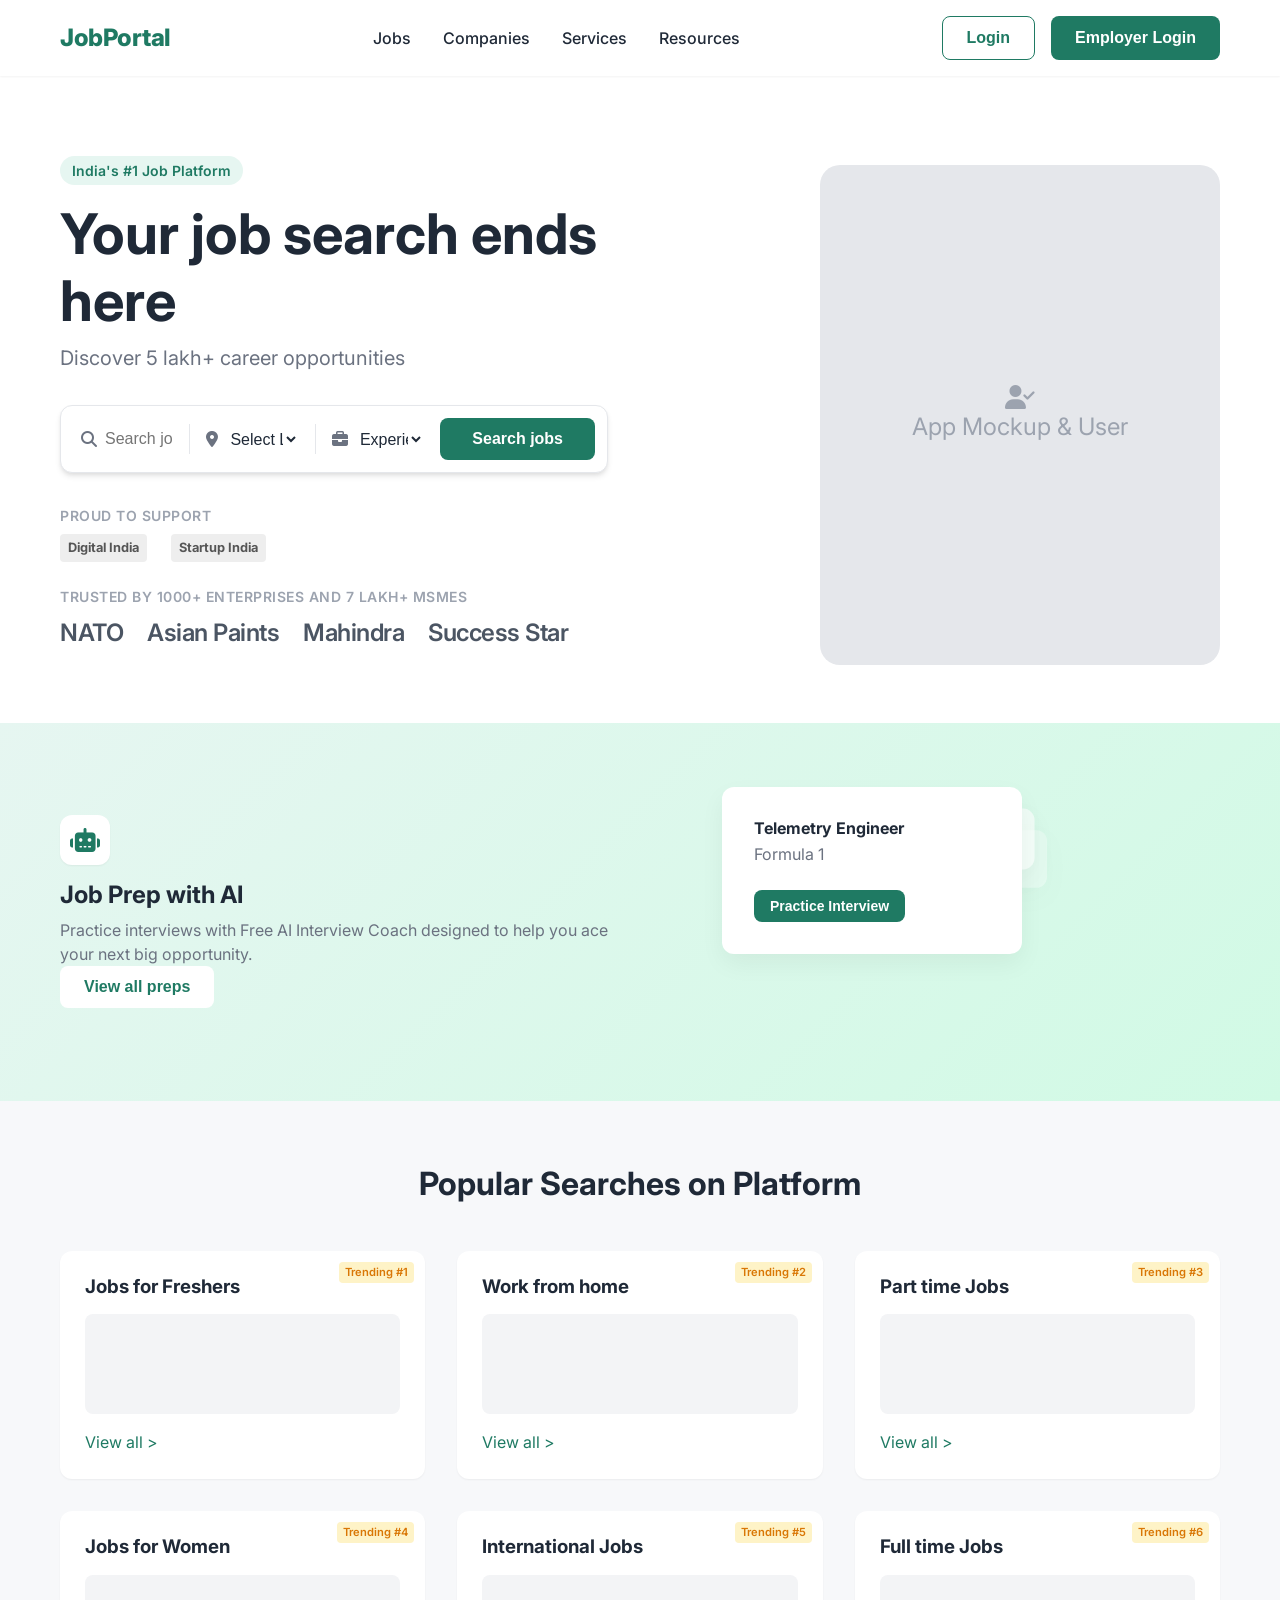
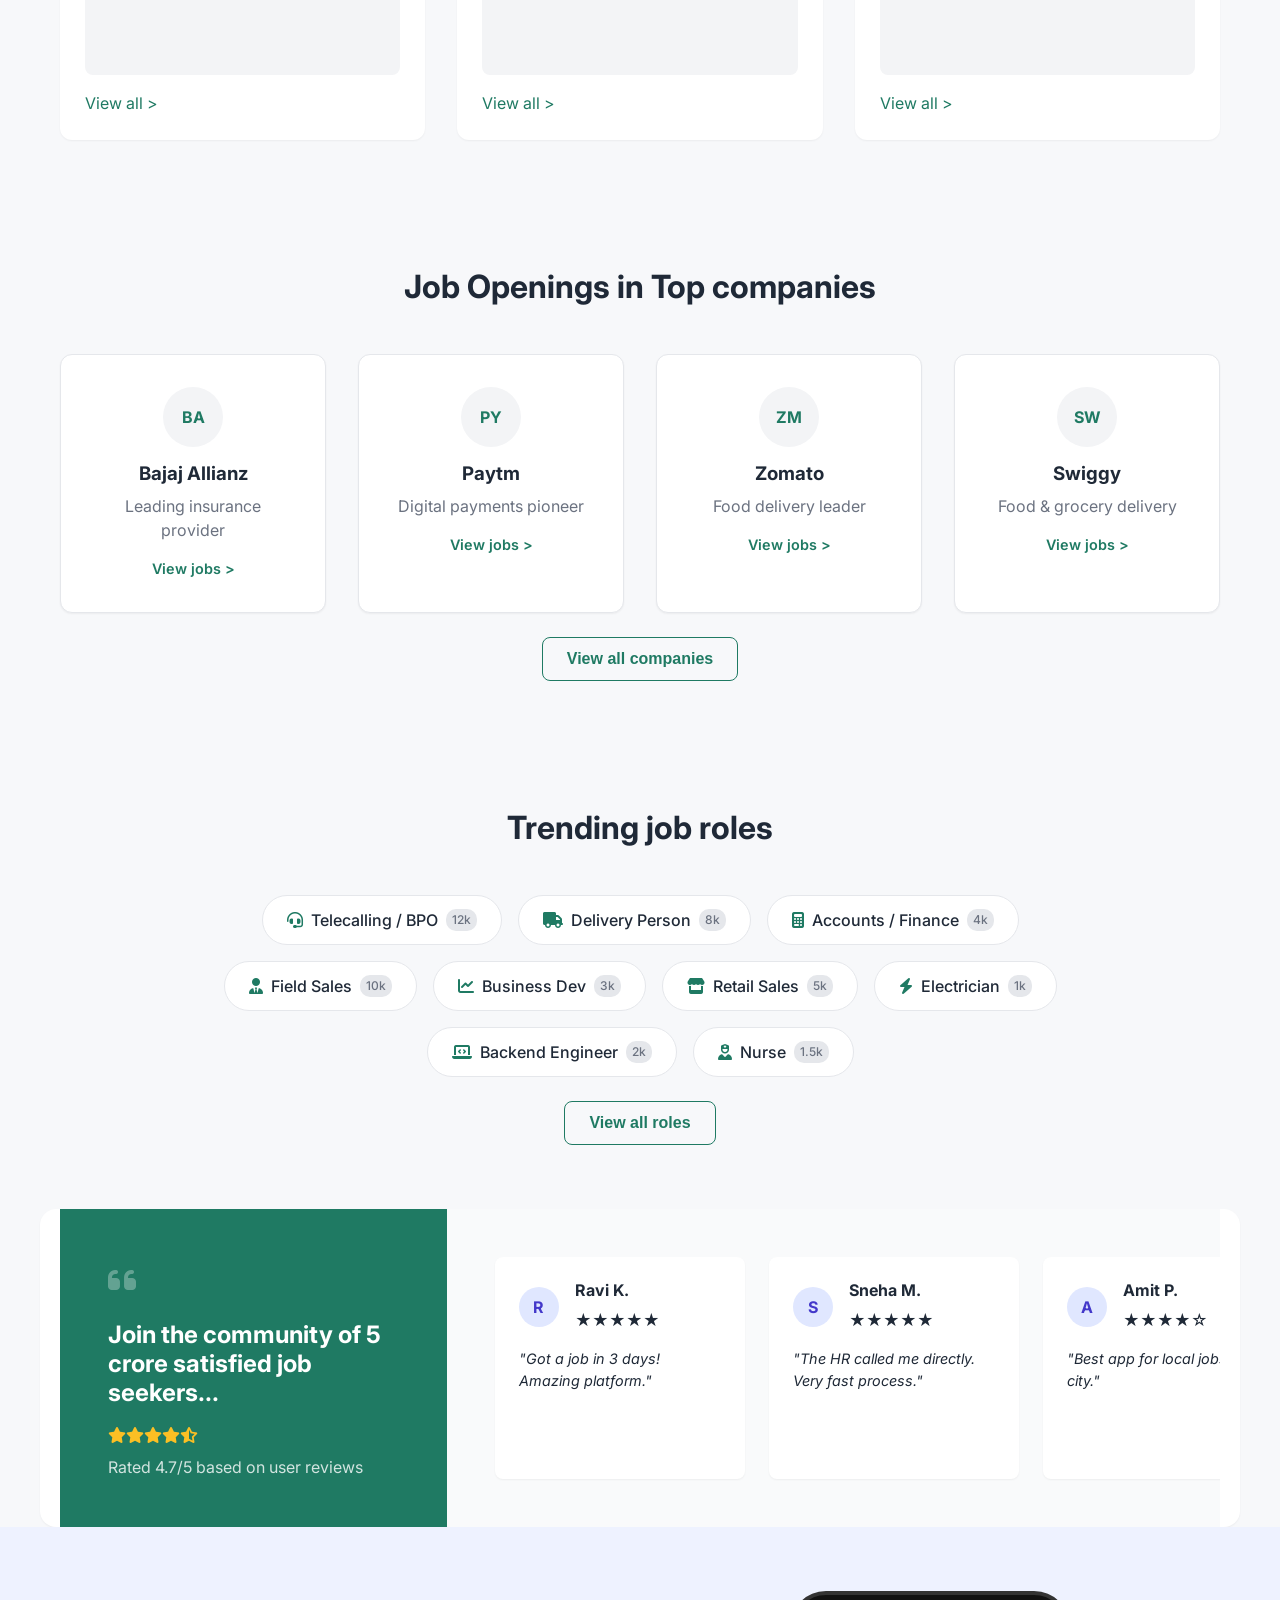
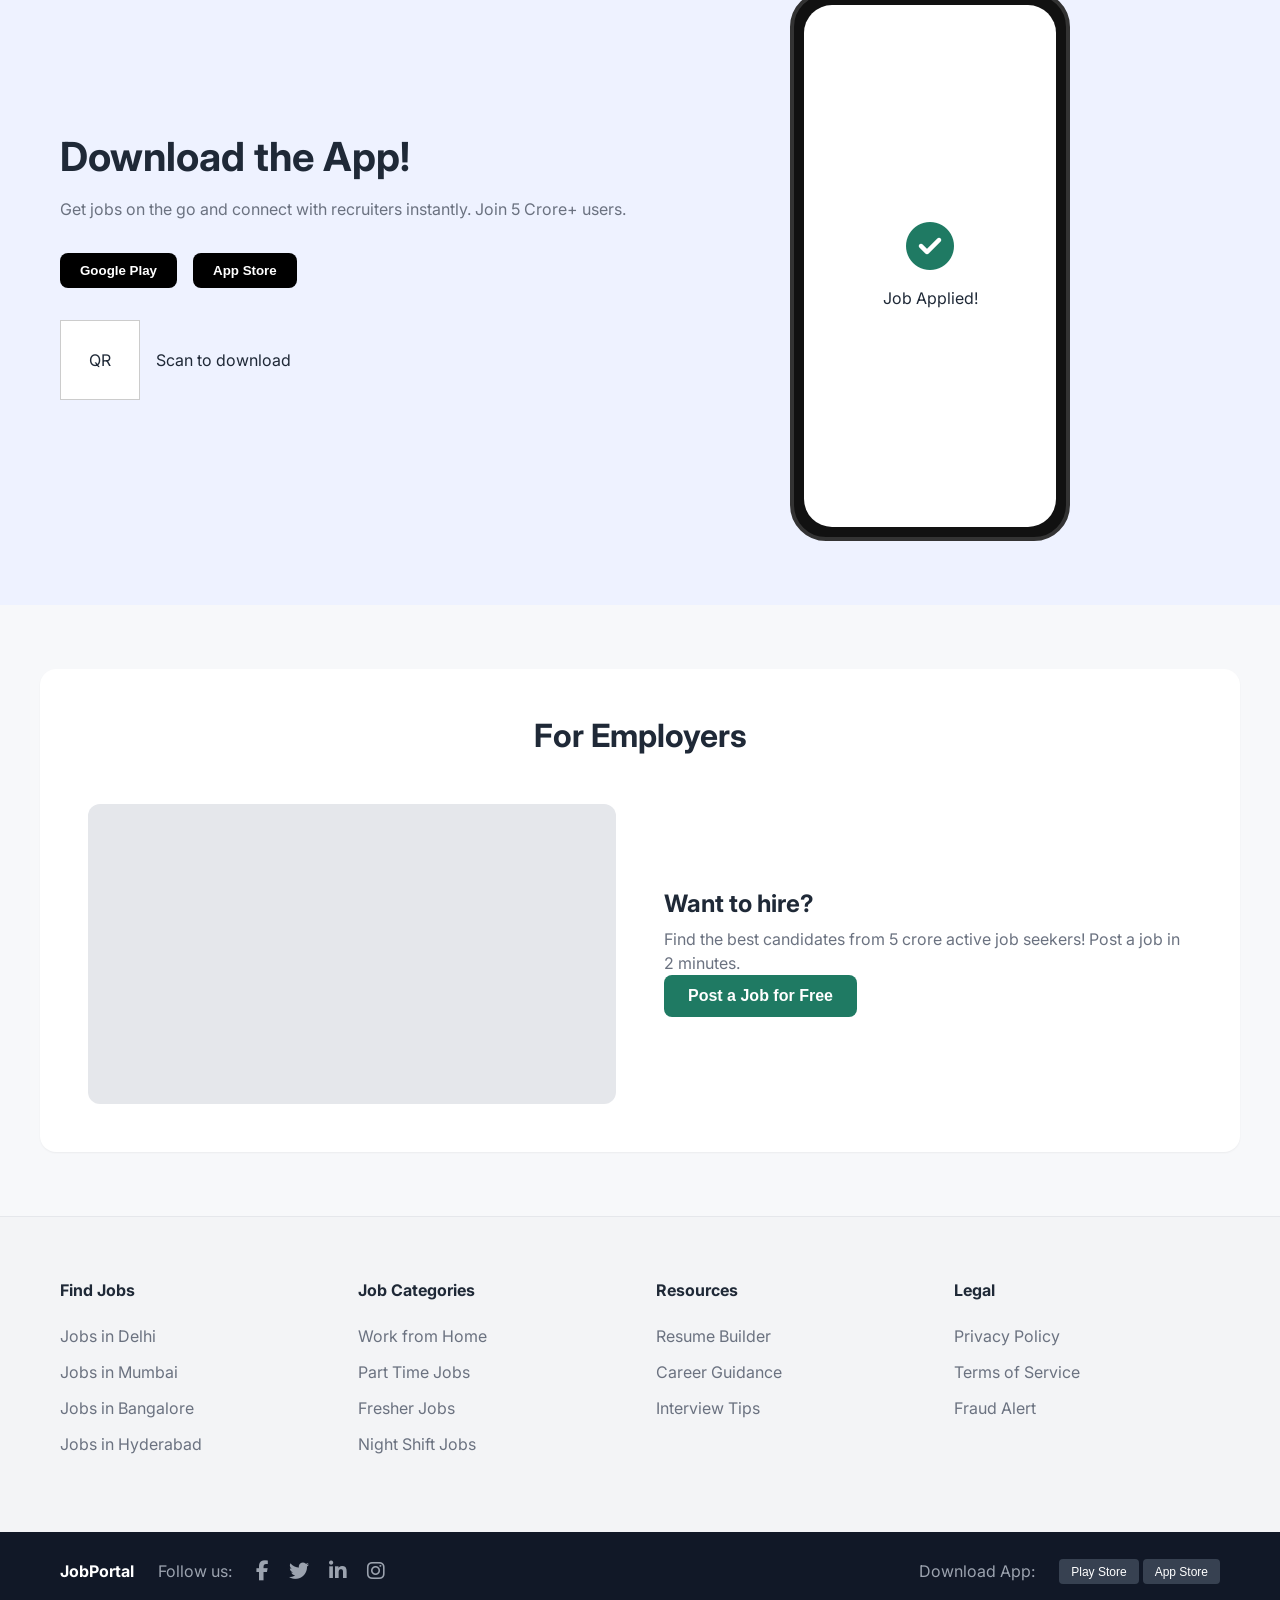
==== index.html @ b391384d "initial commit" ====
<!DOCTYPE html>
<html lang="en">
<head>
    <meta charset="UTF-8">
    <meta name="viewport" content="width=device-width, initial-scale=1.0">
    <title>Job Consultancy Platform - Find Your Dream Job</title>
    <link rel="stylesheet" href="style.css">
    <link href="https://fonts.googleapis.com/css2?family=Inter:wght@300;400;500;600;700&display=swap" rel="stylesheet">
    <!-- Font Awesome for Icons -->
    <link rel="stylesheet" href="https://cdnjs.cloudflare.com/ajax/libs/font-awesome/6.4.0/css/all.min.css">
</head>
<body>

    <!-- Navigation -->
    <nav class="navbar">
        <div class="container nav-container">
            <div class="logo">
                <span class="logo-text">JobPortal</span>
            </div>
            <div class="nav-links">
                <a href="#">Jobs</a>
                <a href="#">Companies</a>
                <a href="#">Services</a>
                <a href="#">Resources</a>
            </div>
            <div class="nav-actions">
                <button class="btn btn-outline">Login</button>
                <button class="btn btn-primary">Employer Login</button>
            </div>
            <div class="mobile-toggle">
                <i class="fas fa-bars"></i>
            </div>
        </div>
    </nav>

    <!-- 1. HERO SECTION -->
    <section class="hero-section">
        <div class="container hero-container">
            <div class="hero-content">
                <div class="badge">India's #1 Job Platform</div>
                <h1>Your job search ends here</h1>
                <p class="subtext">Discover 5 lakh+ career opportunities</p>
                
                <div class="search-box">
                    <div class="search-input-group">
                        <i class="fas fa-search"></i>
                        <input type="text" placeholder="Search jobs by title, skill">
                    </div>
                    <div class="divider"></div>
                    <div class="search-input-group">
                        <i class="fas fa-map-marker-alt"></i>
                        <select>
                            <option value="">Select Location</option>
                            <option value="delhi">Delhi NCR</option>
                            <option value="bangalore">Bangalore</option>
                            <option value="mumbai">Mumbai</option>
                        </select>
                    </div>
                    <div class="divider"></div>
                    <div class="search-input-group">
                        <i class="fas fa-briefcase"></i>
                        <select>
                            <option value="">Experience</option>
                            <option value="fresher">Fresher</option>
                            <option value="1-3">1-3 Years</option>
                            <option value="3+">3+ Years</option>
                        </select>
                    </div>
                    <button class="btn btn-primary search-btn">Search jobs</button>
                </div>

                <div class="trust-badges">
                    <p class="small-label">Proud to Support</p>
                    <div class="govt-logos">
                       <span class="logo-placeholder">Digital India</span>
                       <span class="logo-placeholder">Startup India</span>
                    </div>
                </div>

                <div class="trusted-companies">
                    <p class="small-label">Trusted by 1000+ enterprises and 7 lakh+ MSMEs</p>
                    <div class="company-logos">
                        <span class="logo-text">NATO</span>
                        <span class="logo-text">Asian Paints</span>
                        <span class="logo-text">Mahindra</span>
                        <span class="logo-text">Success Star</span>
                    </div>
                </div>
            </div>
            <div class="hero-image">
                <div class="image-placeholder-large">
                    <i class="fas fa-user-check"></i>
                    <span>App Mockup & User</span>
                </div>
            </div>
        </div>
    </section>

    <!-- 2. AI JOB PREP SECTION -->
    <section class="ai-prep-section">
        <div class="container ai-prep-container">
            <div class="ai-content">
                <div class="icon-box">
                    <i class="fas fa-robot"></i>
                </div>
                <h2>Job Prep with AI</h2>
                <p>Practice interviews with Free AI Interview Coach designed to help you ace your next big opportunity.</p>
                <button class="btn btn-white">View all preps</button>
            </div>
            <div class="ai-cards">
                <div class="card p-card p-card-1">
                    <div class="card-header">
                        <h4>Telemetry Engineer</h4>
                        <span class="company-name">Formula 1</span>
                    </div>
                    <button class="btn btn-sm btn-primary">Practice Interview</button>
                </div>
                <!-- Stacked background cards implicitly styled via CSS -->
                <div class="card p-card p-card-2"></div>
                <div class="card p-card p-card-3"></div>
            </div>
        </div>
    </section>

    <!-- 3. POPULAR SEARCHES SECTION -->
    <section class="section popular-searches">
        <div class="container">
            <h2 class="section-title">Popular Searches on Platform</h2>
            <div class="grid-6">
                <!-- Card 1 -->
                <div class="category-card">
                    <div class="trending-badge">Trending #1</div>
                    <h3>Jobs for Freshers</h3>
                    <div class="cat-img"></div>
                    <a href="#">View all ></a>
                </div>
                <!-- Card 2 -->
                <div class="category-card">
                    <div class="trending-badge">Trending #2</div>
                    <h3>Work from home</h3>
                    <div class="cat-img"></div>
                    <a href="#">View all ></a>
                </div>
                <!-- Card 3 -->
                <div class="category-card">
                    <div class="trending-badge">Trending #3</div>
                    <h3>Part time Jobs</h3>
                    <div class="cat-img"></div>
                    <a href="#">View all ></a>
                </div>
                <!-- Card 4 -->
                <div class="category-card">
                    <div class="trending-badge">Trending #4</div>
                    <h3>Jobs for Women</h3>
                    <div class="cat-img"></div>
                    <a href="#">View all ></a>
                </div>
                <!-- Card 5 -->
                <div class="category-card">
                    <div class="trending-badge">Trending #5</div>
                    <h3>International Jobs</h3>
                    <div class="cat-img"></div>
                    <a href="#">View all ></a>
                </div>
                <!-- Card 6 -->
                <div class="category-card">
                    <div class="trending-badge">Trending #6</div>
                    <h3>Full time Jobs</h3>
                    <div class="cat-img"></div>
                    <a href="#">View all ></a>
                </div>
            </div>
        </div>
    </section>

    <!-- 4. JOB OPENINGS IN TOP COMPANIES -->
    <section class="section top-companies">
        <div class="container">
            <h2 class="section-title">Job Openings in Top companies</h2>
            <div class="grid-4">
                <!-- Company 1 -->
                <div class="company-card">
                    <div class="company-logo">BA</div>
                    <h3>Bajaj Allianz</h3>
                    <p>Leading insurance provider</p>
                    <a href="#" class="view-link">View jobs ></a>
                </div>
                <!-- Company 2 -->
                <div class="company-card">
                    <div class="company-logo">PY</div>
                    <h3>Paytm</h3>
                    <p>Digital payments pioneer</p>
                    <a href="#" class="view-link">View jobs ></a>
                </div>
                <!-- Company 3 -->
                <div class="company-card">
                    <div class="company-logo">ZM</div>
                    <h3>Zomato</h3>
                    <p>Food delivery leader</p>
                    <a href="#" class="view-link">View jobs ></a>
                </div>
                <!-- Company 4 -->
                <div class="company-card">
                    <div class="company-logo">SW</div>
                    <h3>Swiggy</h3>
                    <p>Food & grocery delivery</p>
                    <a href="#" class="view-link">View jobs ></a>
                </div>
            </div>
            <div class="text-center mt-4">
                <button class="btn btn-outline">View all companies</button>
            </div>
        </div>
    </section>

    <!-- 5. TRENDING JOB ROLES SECTION -->
    <section class="section trending-roles">
        <div class="container">
            <h2 class="section-title">Trending job roles</h2>
            <div class="pill-container">
                <a href="#" class="pill">
                    <i class="fas fa-headset"></i> Telecalling / BPO <span class="count">12k</span>
                </a>
                <a href="#" class="pill">
                    <i class="fas fa-truck"></i> Delivery Person <span class="count">8k</span>
                </a>
                <a href="#" class="pill">
                    <i class="fas fa-calculator"></i> Accounts / Finance <span class="count">4k</span>
                </a>
                <a href="#" class="pill">
                    <i class="fas fa-user-tie"></i> Field Sales <span class="count">10k</span>
                </a>
                <a href="#" class="pill">
                    <i class="fas fa-chart-line"></i> Business Dev <span class="count">3k</span>
                </a>
                <a href="#" class="pill">
                    <i class="fas fa-store"></i> Retail Sales <span class="count">5k</span>
                </a>
                <a href="#" class="pill">
                    <i class="fas fa-bolt"></i> Electrician <span class="count">1k</span>
                </a>
                <a href="#" class="pill">
                    <i class="fas fa-laptop-code"></i> Backend Engineer <span class="count">2k</span>
                </a>
                <a href="#" class="pill">
                    <i class="fas fa-user-nurse"></i> Nurse <span class="count">1.5k</span>
                </a>
            </div>
            <div class="text-center mt-4">
                <button class="btn btn-outline">View all roles</button>
            </div>
        </div>
    </section>

    <!-- 6. TESTIMONIALS SECTION -->
    <section class="section testimonials">
        <div class="container testimonial-container">
            <div class="testimonial-intro">
                <div class="quote-icon"><i class="fas fa-quote-left"></i></div>
                <h3>Join the community of 5 crore satisfied job seekers...</h3>
                <div class="stars">
                    <i class="fas fa-star"></i><i class="fas fa-star"></i><i class="fas fa-star"></i><i class="fas fa-star"></i><i class="fas fa-star-half-alt"></i>
                </div>
                <p>Rated 4.7/5 based on user reviews</p>
            </div>
            <div class="testimonial-cards">
                <!-- Testimonial 1 -->
                <div class="t-card">
                    <div class="profile">
                        <div class="avatar">R</div>
                        <div class="info">
                            <h4>Ravi K.</h4>
                            <div class="stars-sm">★★★★★</div>
                        </div>
                    </div>
                    <p class="review">"Got a job in 3 days! Amazing platform."</p>
                </div>
                <!-- Testimonial 2 -->
                <div class="t-card">
                    <div class="profile">
                        <div class="avatar">S</div>
                        <div class="info">
                            <h4>Sneha M.</h4>
                            <div class="stars-sm">★★★★★</div>
                        </div>
                    </div>
                    <p class="review">"The HR called me directly. Very fast process."</p>
                </div>
                <!-- Testimonial 3 -->
                <div class="t-card">
                    <div class="profile">
                        <div class="avatar">A</div>
                        <div class="info">
                            <h4>Amit P.</h4>
                            <div class="stars-sm">★★★★☆</div>
                        </div>
                    </div>
                    <p class="review">"Best app for local jobs in my city."</p>
                </div>
            </div>
        </div>
    </section>

    <!-- 7. DOWNLOAD APP SECTION -->
    <section class="download-section">
        <div class="container download-container">
            <div class="download-content">
                <h2>Download the App!</h2>
                <p>Get jobs on the go and connect with recruiters instantly. Join 5 Crore+ users.</p>
                <div class="app-buttons">
                    <button class="btn-store hover-lift">Google Play</button>
                    <button class="btn-store hover-lift">App Store</button>
                </div>
                <div class="qr-code">
                    <div class="qr-placeholder">QR</div>
                    <span>Scan to download</span>
                </div>
            </div>
            <div class="download-image">
                <div class="phone-mockup">
                    <div class="screen-content">
                        <i class="fas fa-check-circle"></i>
                        <span>Job Applied!</span>
                    </div>
                </div>
            </div>
        </div>
    </section>

    <!-- 8. EMPLOYER CTA SECTION -->
    <section class="section employer-section">
        <div class="container">
            <h2 class="section-title">For Employers</h2>
            <div class="employer-card">
                <div class="emp-image">
                    <!-- Image of professionals -->
                    <div class="img-placeholder-rect"></div>
                </div>
                <div class="emp-content">
                    <h2>Want to hire?</h2>
                    <p>Find the best candidates from 5 crore active job seekers! Post a job in 2 minutes.</p>
                    <button class="btn btn-primary btn-lg">Post a Job for Free</button>
                </div>
            </div>
        </div>
    </section>

    <!-- 9. FOOTER LINKS SECTION -->
    <footer class="main-footer">
        <div class="container footer-grid">
            <div class="footer-col">
                <h4>Find Jobs</h4>
                <ul>
                    <li><a href="#">Jobs in Delhi</a></li>
                    <li><a href="#">Jobs in Mumbai</a></li>
                    <li><a href="#">Jobs in Bangalore</a></li>
                    <li><a href="#">Jobs in Hyderabad</a></li>
                </ul>
            </div>
            <div class="footer-col">
                <h4>Job Categories</h4>
                <ul>
                    <li><a href="#">Work from Home</a></li>
                    <li><a href="#">Part Time Jobs</a></li>
                    <li><a href="#">Fresher Jobs</a></li>
                    <li><a href="#">Night Shift Jobs</a></li>
                </ul>
            </div>
            <div class="footer-col">
                <h4>Resources</h4>
                <ul>
                    <li><a href="#">Resume Builder</a></li>
                    <li><a href="#">Career Guidance</a></li>
                    <li><a href="#">Interview Tips</a></li>
                </ul>
            </div>
            <div class="footer-col">
                <h4>Legal</h4>
                <ul>
                    <li><a href="#">Privacy Policy</a></li>
                    <li><a href="#">Terms of Service</a></li>
                    <li><a href="#">Fraud Alert</a></li>
                </ul>
            </div>
        </div>
    </footer>

    <!-- 10. FINAL FOOTER BAR -->
    <div class="final-footer">
        <div class="container final-footer-container">
            <div class="social-side">
                <span class="logo-text-sm">JobPortal</span>
                <span class="social-label">Follow us:</span>
                <div class="social-icons">
                    <a href="#"><i class="fab fa-facebook-f"></i></a>
                    <a href="#"><i class="fab fa-twitter"></i></a>
                    <a href="#"><i class="fab fa-linkedin-in"></i></a>
                    <a href="#"><i class="fab fa-instagram"></i></a>
                </div>
            </div>
            <div class="app-side">
                <span>Download App:</span>
                <div class="buttons-small">
                    <button class="btn-xs">Play Store</button>
                    <button class="btn-xs">App Store</button>
                </div>
            </div>
        </div>
    </div>

    <script src="script.js"></script>
</body>
</html>
---- style.css ----
:root {
    --primary-green: #1F7A63;
    --accent-green: #2E9E76;
    --dark-green: #145242;
    --bg-color: #F7F8FA;
    --text-dark: #1F2937;
    --text-muted: #6B7280;
    --white: #FFFFFF;
    --border-color: #E5E7EB;
    --primary-font: 'Inter', sans-serif;
    --shadow-sm: 0 1px 2px 0 rgba(0, 0, 0, 0.05);
    --shadow-md: 0 4px 6px -1px rgba(0, 0, 0, 0.1), 0 2px 4px -1px rgba(0, 0, 0, 0.06);
    --radius-md: 8px;
    --radius-lg: 12px;
    --radius-xl: 16px;
    --transition: all 0.3s ease;
}

* {
    margin: 0;
    padding: 0;
    box-sizing: border-box;
}

body {
    font-family: var(--primary-font);
    background-color: var(--bg-color);
    color: var(--text-dark);
    line-height: 1.5;
}

/* Utilities */
.container {
    max-width: 1200px;
    margin: 0 auto;
    padding: 0 20px;
}

.section {
    padding: 4rem 0;
}

h1, h2, h3, h4 {
    font-weight: 700;
    line-height: 1.2;
    margin-bottom: 0.5rem;
}

p {
    color: var(--text-muted);
}

a {
    text-decoration: none;
    color: var(--primary-green);
}

ul {
    list-style: none;
}

/* Buttons */
.btn {
    display: inline-block;
    padding: 0.75rem 1.5rem;
    border-radius: var(--radius-md);
    font-weight: 600;
    cursor: pointer;
    transition: var(--transition);
    border: none;
    font-size: 1rem;
}

.btn-primary {
    background-color: var(--primary-green);
    color: var(--white);
}

.btn-primary:hover {
    background-color: var(--dark-green);
    transform: translateY(-1px);
}

.btn-outline {
    background-color: transparent;
    border: 1px solid var(--primary-green);
    color: var(--primary-green);
}

.btn-outline:hover {
    background-color: rgba(31, 122, 99, 0.1);
}

.btn-white {
    background-color: var(--white);
    color: var(--primary-green);
}

.text-center { text-align: center; }
.mt-4 { margin-top: 1.5rem; }

/* Navbar */
.navbar {
    background-color: var(--white);
    box-shadow: var(--shadow-sm);
    padding: 1rem 0;
    position: sticky;
    top: 0;
    z-index: 1000;
}

.nav-container {
    display: flex;
    justify-content: space-between;
    align-items: center;
}

.logo-text {
    font-size: 1.5rem;
    font-weight: 800;
    color: var(--primary-green);
    letter-spacing: -0.5px;
}

.nav-links {
    display: flex;
    gap: 2rem;
}

.nav-links a {
    color: var(--text-dark);
    font-weight: 500;
}

.nav-links a:hover {
    color: var(--primary-green);
}

.nav-actions {
    display: flex;
    gap: 1rem;
}

.mobile-toggle {
    display: none;
    font-size: 1.5rem;
    color: var(--text-dark);
    cursor: pointer;
}

/* 1. Hero Section */
.hero-section {
    padding: 5rem 0 3rem;
    background-color: var(--white);
}

.hero-container {
    display: grid;
    grid-template-columns: 1fr 1fr;
    gap: 4rem;
    align-items: center;
}

.badge {
    display: inline-block;
    background-color: #E6F6F1;
    color: var(--primary-green);
    padding: 0.25rem 0.75rem;
    border-radius: 20px;
    font-size: 0.875rem;
    font-weight: 600;
    margin-bottom: 1rem;
}

.hero-content h1 {
    font-size: 3.5rem;
    color: var(--text-dark);
    margin-bottom: 0.5rem;
}

.hero-content .subtext {
    font-size: 1.25rem;
    margin-bottom: 2rem;
}

.search-box {
    background-color: var(--white);
    border: 1px solid var(--border-color);
    border-radius: var(--radius-lg);
    box-shadow: var(--shadow-md);
    padding: 0.75rem;
    display: flex;
    gap: 0.5rem;
    align-items: center;
    margin-bottom: 2rem;
}

.search-input-group {
    flex: 1;
    display: flex;
    align-items: center;
    gap: 0.5rem;
    padding: 0 0.5rem;
}

.search-input-group i {
    color: var(--text-muted);
}

.search-input-group input,
.search-input-group select {
    width: 100%;
    border: none;
    outline: none;
    font-size: 1rem;
    color: var(--text-dark);
    background: transparent;
}

.divider {
    width: 1px;
    height: 30px;
    background-color: var(--border-color);
}

.search-btn {
    padding: 0.75rem 2rem;
}

.trust-badges, .trusted-companies {
    margin-bottom: 1.5rem;
}

.small-label {
    font-size: 0.875rem;
    margin-bottom: 0.5rem;
    text-transform: uppercase;
    letter-spacing: 0.5px;
    font-weight: 600;
    color: #9CA3AF;
}

.govt-logos, .company-logos {
    display: flex;
    gap: 1.5rem;
    align-items: center;
}

.logo-placeholder {
    font-weight: bold;
    color: #555;
    background: #eee;
    padding: 4px 8px;
    border-radius: 4px;
    font-size: 0.8rem;
}

.company-logos .logo-text {
    font-weight: 600;
    color: #4B5563;
}

.hero-image {
    display: flex;
    justify-content: flex-end;
}

.image-placeholder-large {
    width: 400px;
    height: 500px;
    background-color: #E5E7EB;
    border-radius: 20px;
    display: flex;
    flex-direction: column;
    align-items: center;
    justify-content: center;
    color: #9CA3AF;
    font-size: 1.5rem;
    position: relative;
    overflow: hidden;
}

/* 2. AI Job Prep */
.ai-prep-section {
    background: linear-gradient(135deg, #E6F6F1 0%, #D1FAE5 100%);
    padding: 4rem 0;
    position: relative;
    overflow: hidden;
}

.ai-prep-container {
    display: grid;
    grid-template-columns: 1fr 1fr;
    gap: 4rem;
    align-items: center;
}

.icon-box {
    width: 50px;
    height: 50px;
    background-color: var(--white);
    border-radius: 12px;
    display: flex;
    align-items: center;
    justify-content: center;
    color: var(--primary-green);
    font-size: 1.5rem;
    margin-bottom: 1rem;
    box-shadow: var(--shadow-sm);
}

.ai-cards {
    position: relative;
    height: 250px;
}

.p-card {
    background: var(--white);
    padding: 2rem;
    border-radius: var(--radius-lg);
    box-shadow: 0 10px 25px rgba(0,0,0,0.05);
    position: absolute;
    width: 300px;
    left: 50px;
    transition: transform 0.3s ease;
}

.p-card-1 {
    z-index: 3;
    top: 0;
}

.p-card-2 {
    z-index: 2;
    top: 20px;
    left: 70px;
    opacity: 0.6;
    transform: scale(0.95);
}

.p-card-3 {
    z-index: 1;
    top: 40px;
    left: 90px;
    opacity: 0.3;
    transform: scale(0.9);
}

.card-header h4 {
    margin-bottom: 0.25rem;
}

.card-header .company-name {
    display: block;
    color: var(--text-muted);
    margin-bottom: 1.5rem;
}

.btn-sm {
    padding: 0.5rem 1rem;
    font-size: 0.875rem;
}

/* 3. Popular Searches */
.section-title {
    text-align: center;
    font-size: 2rem;
    margin-bottom: 3rem;
    position: relative;
}

.grid-6 {
    display: grid;
    grid-template-columns: repeat(3, 1fr);
    gap: 2rem;
}

.category-card {
    background: var(--white);
    border-radius: var(--radius-lg);
    padding: 1.5rem;
    box-shadow: var(--shadow-sm);
    transition: var(--transition);
    position: relative;
    border: 1px solid transparent;
}

.category-card:hover {
    transform: translateY(-5px);
    box-shadow: var(--shadow-md);
    border-color: var(--primary-green);
}

.trending-badge {
    position: absolute;
    top: 10px;
    right: 10px;
    font-size: 0.7rem;
    background: #FEF3C7;
    color: #D97706;
    padding: 2px 6px;
    border-radius: 4px;
    font-weight: 600;
}

.cat-img {
    height: 100px;
    background: #F3F4F6;
    margin: 1rem 0;
    border-radius: var(--radius-md);
}

/* 4. Top Companies */
.grid-4 {
    display: grid;
    grid-template-columns: repeat(4, 1fr);
    gap: 2rem;
}

.company-card {
    background: var(--white);
    padding: 2rem;
    border-radius: var(--radius-lg);
    text-align: center;
    box-shadow: var(--shadow-sm);
    border: 1px solid var(--border-color);
    transition: var(--transition);
}

.company-card:hover {
    box-shadow: var(--shadow-md);
    border-color: var(--primary-green);
}

.company-logo {
    width: 60px;
    height: 60px;
    background-color: #F3F4F6;
    border-radius: 50%;
    margin: 0 auto 1rem;
    display: flex;
    align-items: center;
    justify-content: center;
    font-weight: bold;
    color: var(--primary-green);
}

.view-link {
    display: inline-block;
    margin-top: 1rem;
    font-size: 0.9rem;
    font-weight: 600;
}

/* 5. Trending Job Roles */
.pill-container {
    display: flex;
    flex-wrap: wrap;
    justify-content: center;
    gap: 1rem;
    max-width: 900px;
    margin: 0 auto;
}

.pill {
    display: inline-flex;
    align-items: center;
    gap: 0.5rem;
    background: var(--white);
    padding: 0.75rem 1.5rem;
    border: 1px solid var(--border-color);
    border-radius: 50px;
    color: var(--text-dark);
    font-weight: 500;
    transition: var(--transition);
}

.pill:hover {
    border-color: var(--primary-green);
    color: var(--primary-green);
    background: #F0FDF9;
}

.pill i {
    color: var(--primary-green);
}

.pill .count {
    background: #E5E7EB;
    color: var(--text-muted);
    font-size: 0.75rem;
    padding: 2px 6px;
    border-radius: 10px;
}

/* 6. Testimonials */
.testimonials {
    padding: 0; 
}

.testimonial-container {
    display: grid;
    grid-template-columns: 1fr 2fr;
    background: #FFF;
    border-radius: var(--radius-xl);
    overflow: hidden;
    box-shadow: var(--shadow-sm);
}

.testimonial-intro {
    background-color: var(--primary-green);
    color: var(--white);
    padding: 3rem;
    display: flex;
    flex-direction: column;
    justify-content: center;
}

.testimonial-intro .quote-icon {
    font-size: 2rem;
    opacity: 0.3;
    margin-bottom: 1rem;
}

.testimonial-intro h3 {
    font-size: 1.5rem;
    margin-bottom: 1rem;
}

.testimonial-intro .stars {
    color: #FBBF24;
    margin-bottom: 0.5rem;
}

.testimonial-intro p {
    color: rgba(255,255,255,0.8);
}

.testimonial-cards {
    padding: 3rem;
    display: flex;
    gap: 1.5rem;
    background: #F9FAFB;
    overflow-x: auto;
}

.t-card {
    background: var(--white);
    padding: 1.5rem;
    border-radius: var(--radius-md);
    min-width: 250px;
    box-shadow: var(--shadow-sm);
}

.t-card .profile {
    display: flex;
    align-items: center;
    gap: 1rem;
    margin-bottom: 1rem;
}

.t-card .avatar {
    width: 40px;
    height: 40px;
    background: #E0E7FF;
    color: #4338CA;
    border-radius: 50%;
    display: flex;
    align-items: center;
    justify-content: center;
    font-weight: bold;
}

.t-card .review {
    font-size: 0.9rem;
    color: var(--text-dark);
    font-style: italic;
}

/* 7. Download App */
.download-section {
    background-color: #EEF2FF;
    padding: 4rem 0;
}

.download-container {
    display: grid;
    grid-template-columns: 1fr 1fr;
    align-items: center;
}

.download-content h2 {
    font-size: 2.5rem;
    margin-bottom: 1rem;
}

.app-buttons {
    display: flex;
    gap: 1rem;
    margin: 2rem 0;
}

.btn-store {
    background: #000;
    color: #fff;
    padding: 10px 20px;
    border-radius: 8px;
    border: none;
    cursor: pointer;
    font-weight: 600;
}

.qr-code {
    display: flex;
    align-items: center;
    gap: 1rem;
}

.qr-placeholder {
    width: 80px;
    height: 80px;
    background: #FFF;
    display: flex;
    align-items: center;
    justify-content: center;
    border: 1px solid #CCC;
}

.download-image {
    display: flex;
    justify-content: center;
}

.phone-mockup {
    width: 280px;
    height: 550px;
    background: #111;
    border-radius: 36px;
    padding: 10px;
    border: 4px solid #333;
}

.screen-content {
    background: #FFF;
    width: 100%;
    height: 100%;
    border-radius: 28px;
    display: flex;
    flex-direction: column;
    align-items: center;
    justify-content: center;
}

.screen-content i {
    font-size: 3rem;
    color: var(--primary-green);
    margin-bottom: 1rem;
}

/* 8. Employer Section */
.employer-section .container {
    background: #FFF;
    border-radius: var(--radius-xl);
    box-shadow: var(--shadow-sm);
    padding: 3rem;
    overflow: hidden;
}

.employer-card {
    display: grid;
    grid-template-columns: 1fr 1fr;
    gap: 3rem;
    align-items: center;
}

.img-placeholder-rect {
    width: 100%;
    height: 300px;
    background: #E5E7EB;
    border-radius: var(--radius-lg);
}

/* 9. Main Footer */
.main-footer {
    background: #F3F4F6;
    padding: 4rem 0;
    border-top: 1px solid #E5E7EB;
}

.footer-grid {
    display: grid;
    grid-template-columns: repeat(4, 1fr);
    gap: 2rem;
}

.footer-col h4 {
    margin-bottom: 1.5rem;
    color: var(--text-dark);
}

.footer-col ul li {
    margin-bottom: 0.75rem;
}

.footer-col ul li a {
    color: var(--text-muted);
}

.footer-col ul li a:hover {
    color: var(--primary-green);
    text-decoration: underline;
}

/* 10. Final Footer */
.final-footer {
    background: #111827;
    color: #9CA3AF;
    padding: 1.5rem 0;
}

.final-footer-container {
    display: flex;
    justify-content: space-between;
    align-items: center;
}

.social-side, .app-side {
    display: flex;
    align-items: center;
    gap: 1.5rem;
}

.logo-text-sm {
    color: var(--white);
    font-weight: 700;
}

.social-icons a {
    color: #9CA3AF;
    margin-right: 1rem;
    font-size: 1.25rem;
}

.social-icons a:hover {
    color: var(--white);
}

.btn-xs {
    padding: 0.35rem 0.75rem;
    font-size: 0.75rem;
    background: #374151;
    color: #FFF;
    border: none;
    border-radius: 4px;
    cursor: pointer;
}

/* Responsive */
@media (max-width: 1024px) {
    .hero-content h1 { font-size: 2.5rem; }
    .grid-6 { grid-template-columns: repeat(2, 1fr); }
    .grid-4 { grid-template-columns: repeat(2, 1fr); }
}

@media (max-width: 768px) {
    .nav-links, .nav-actions { display: none; }
    .mobile-toggle { display: block; }
    
    .hero-container, .ai-prep-container, .download-container, .employer-card, .footer-grid, .final-footer-container {
        grid-template-columns: 1fr;
        gap: 2rem;
        text-align: center;
    }

    .hero-image { justify-content: center; }
    .search-box { flex-direction: column; }
    .divider { display: none; }
    .search-input-group { width: 100%; border-bottom: 1px solid #EEE; padding: 10px; }
    .search-btn { width: 100%; }

    .testimonial-container { grid-template-columns: 1fr; }
    .testimonial-cards { flex-wrap: nowrap; overflow-x: auto; }
    
    .final-footer-container { flex-direction: column; gap: 1rem; }
    .social-side, .app-side { flex-direction: column; }

    .p-card { position: static; width: 100%; margin-bottom: 1rem; }
    .p-card-2, .p-card-3 { display: none; }
}
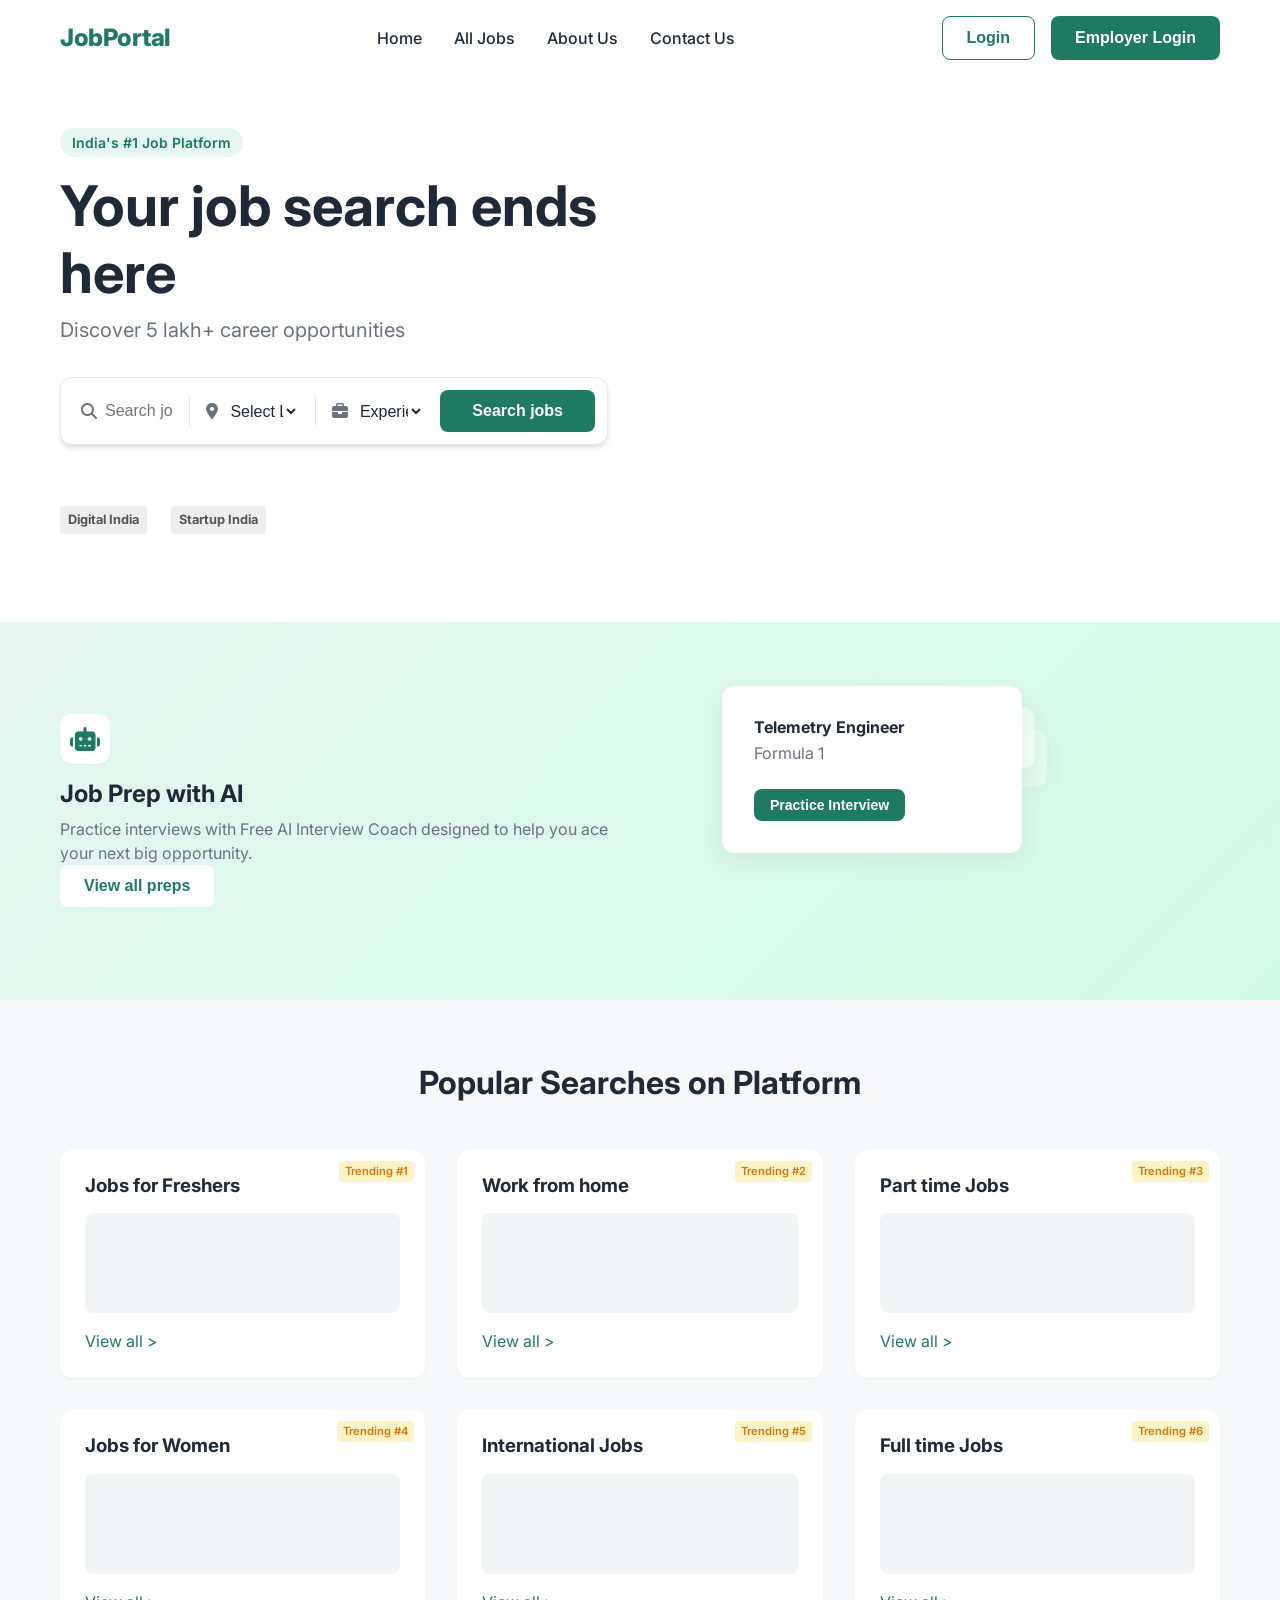
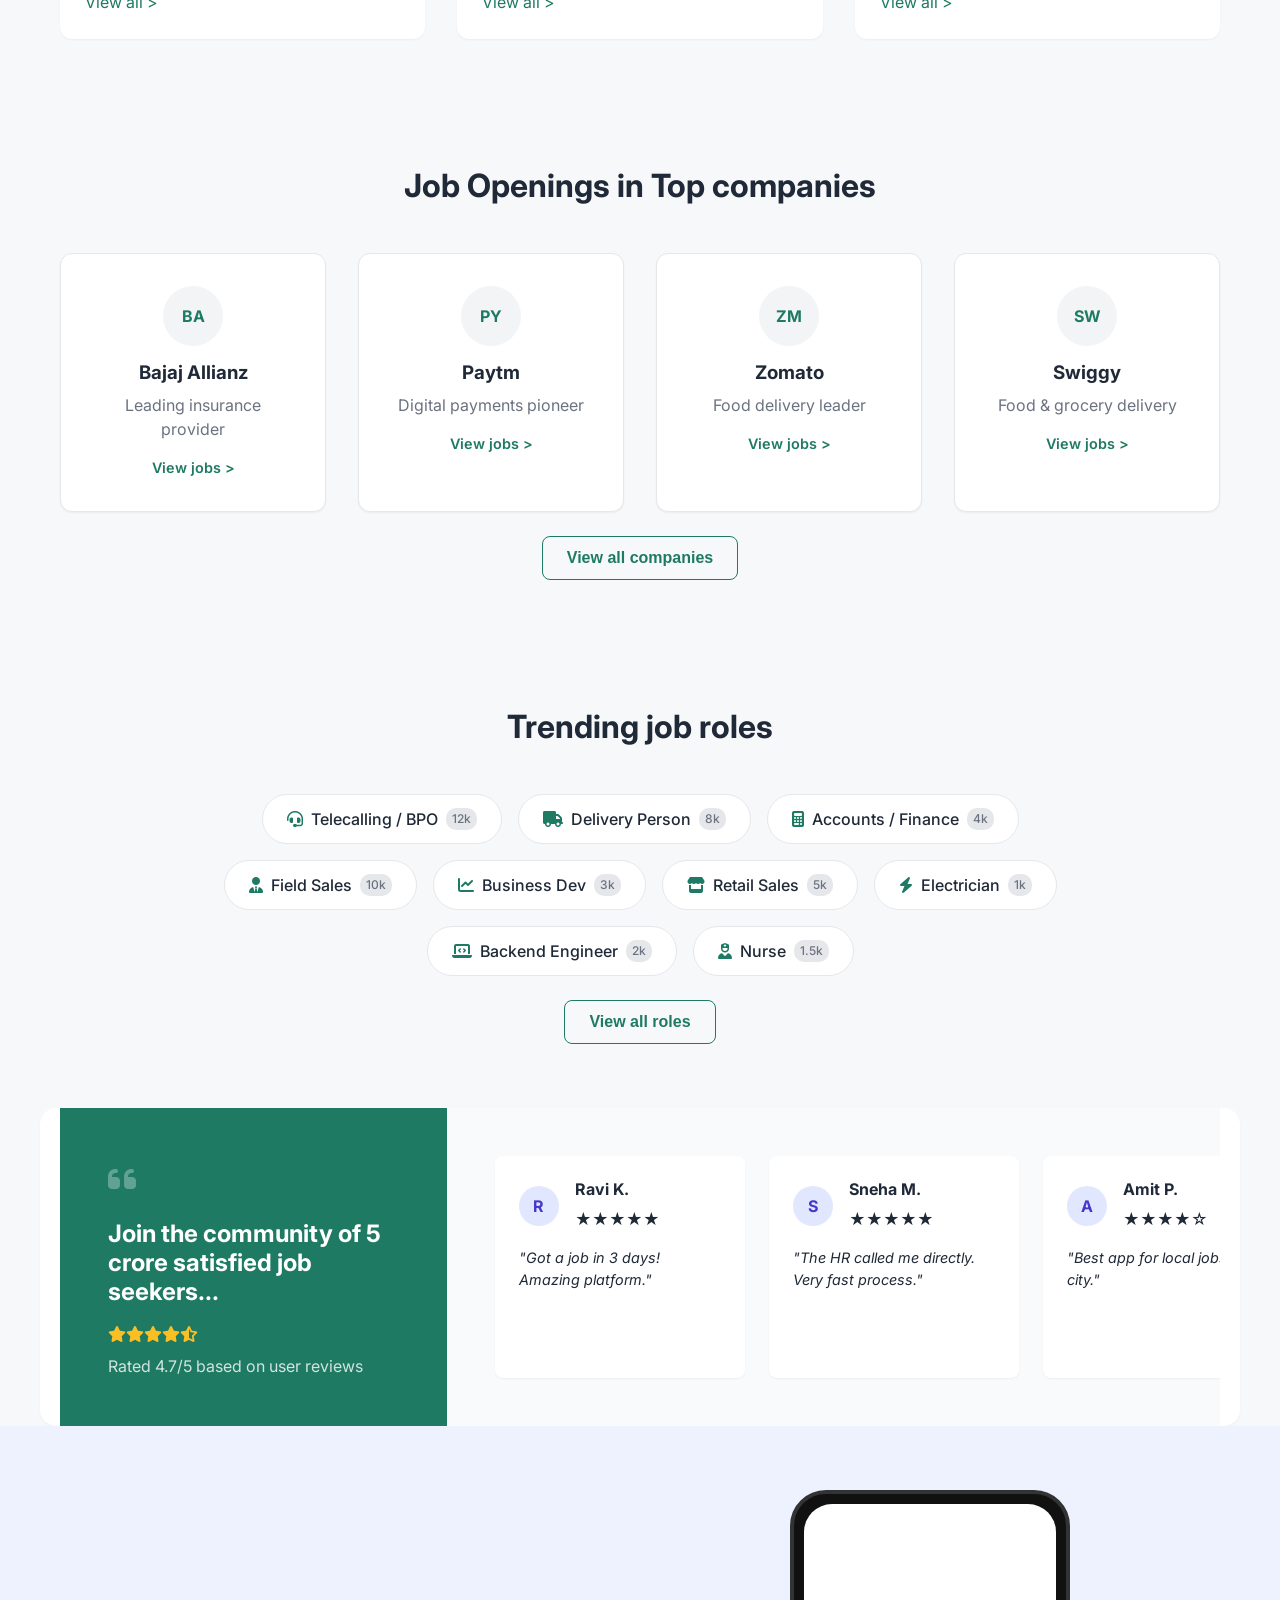
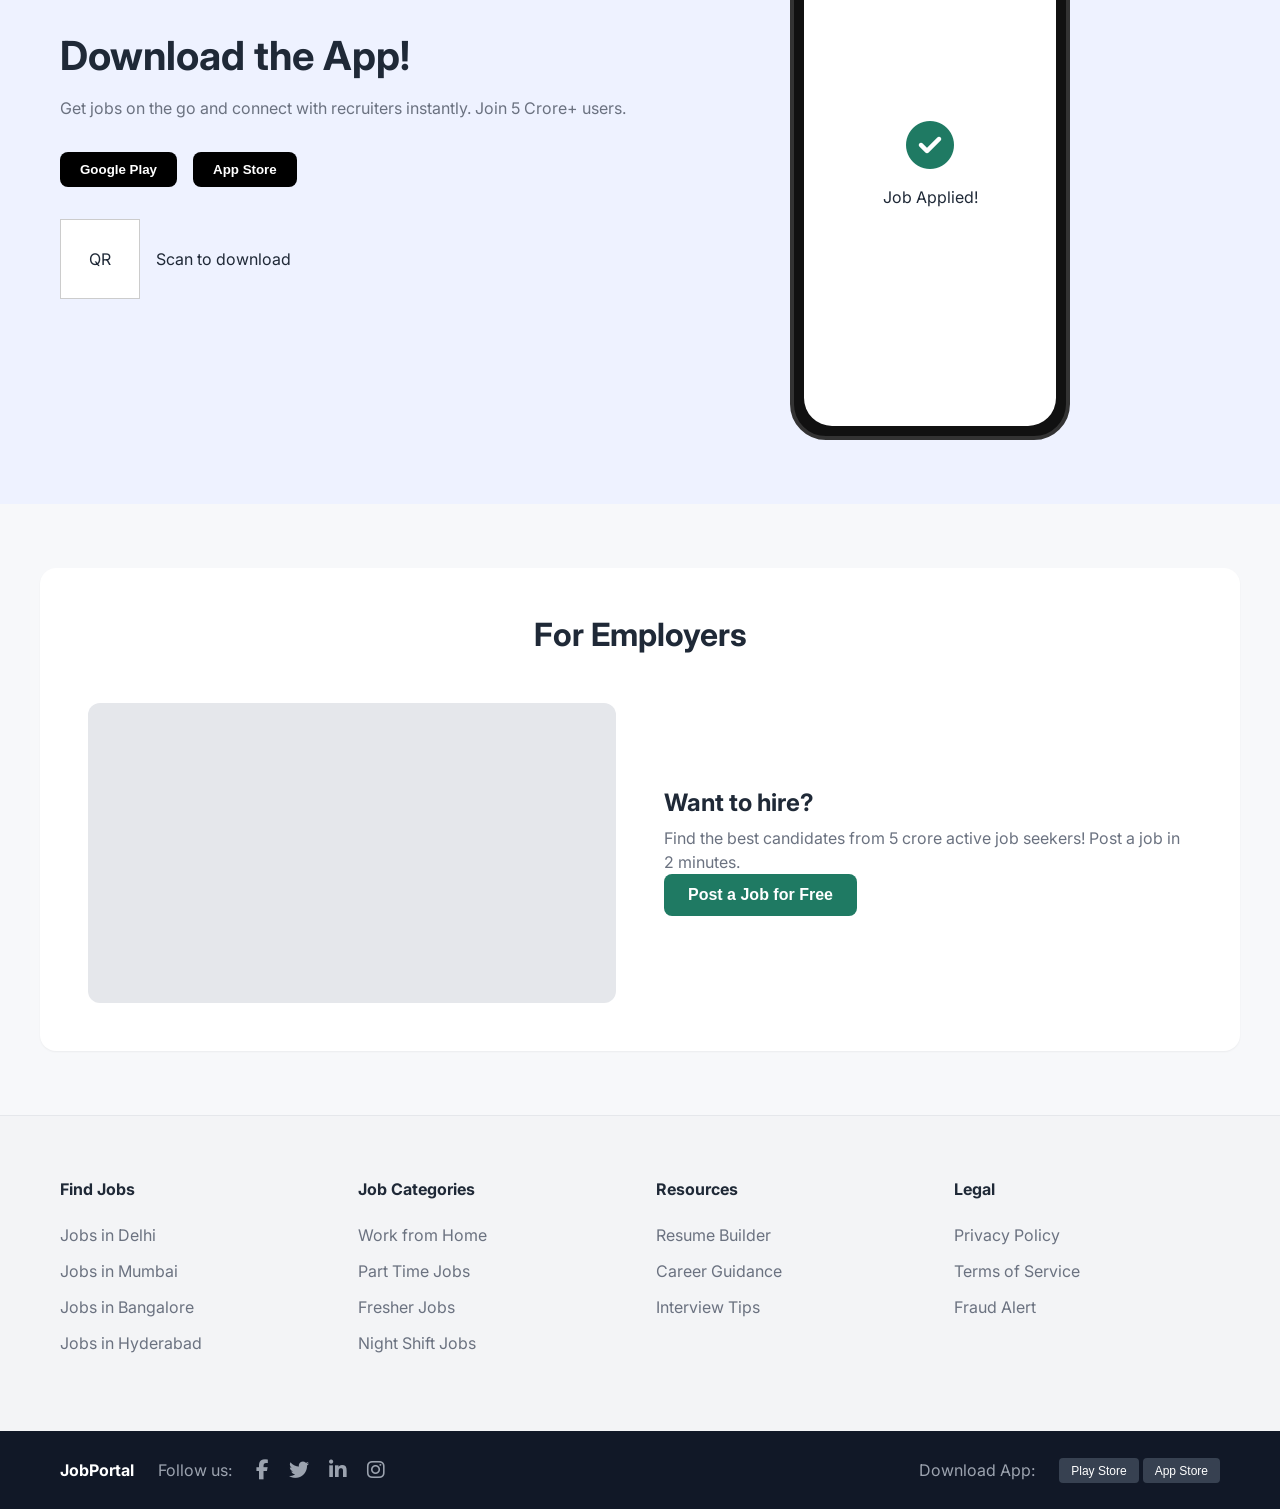
==== commit 39d42cca: "page updated" ====
--- a/index.html
+++ b/index.html
@@ -1,413 +1,431 @@
-<!DOCTYPE html>
+<!doctype html>
 <html lang="en">
-<head>
-    <meta charset="UTF-8">
-    <meta name="viewport" content="width=device-width, initial-scale=1.0">
+  <head>
+    <meta charset="UTF-8" />
+    <meta name="viewport" content="width=device-width, initial-scale=1.0" />
     <title>Job Consultancy Platform - Find Your Dream Job</title>
-    <link rel="stylesheet" href="style.css">
-    <link href="https://fonts.googleapis.com/css2?family=Inter:wght@300;400;500;600;700&display=swap" rel="stylesheet">
+    <link rel="stylesheet" href="style.css" />
+    <link
+      href="https://fonts.googleapis.com/css2?family=Inter:wght@300;400;500;600;700&display=swap"
+      rel="stylesheet"
+    />
     <!-- Font Awesome for Icons -->
-    <link rel="stylesheet" href="https://cdnjs.cloudflare.com/ajax/libs/font-awesome/6.4.0/css/all.min.css">
-</head>
-<body>
-
+    <link
+      rel="stylesheet"
+      href="https://cdnjs.cloudflare.com/ajax/libs/font-awesome/6.4.0/css/all.min.css"
+    />
+  </head>
+  <body>
     <!-- Navigation -->
-    <nav class="navbar">
-        <div class="container nav-container">
-            <div class="logo">
-                <span class="logo-text">JobPortal</span>
-            </div>
-            <div class="nav-links">
-                <a href="#">Jobs</a>
-                <a href="#">Companies</a>
-                <a href="#">Services</a>
-                <a href="#">Resources</a>
-            </div>
-            <div class="nav-actions">
-                <button class="btn btn-outline">Login</button>
-                <button class="btn btn-primary">Employer Login</button>
-            </div>
-            <div class="mobile-toggle">
-                <i class="fas fa-bars"></i>
-            </div>
-        </div>
+    <nav class="navbar navbar-transparent">
+      <div class="container nav-container">
+        <div class="logo">
+          <span class="logo-text">JobPortal</span>
+        </div>
+        <div class="nav-links">
+          <a href="index.html">Home</a>  
+          <a href="jobs.html">All Jobs</a>
+          <a href="about-us.html">About Us</a>
+          <a href="contact-us.html">Contact Us</a>
+        </div>
+        <div class="nav-actions">
+          <button class="btn btn-outline">
+            <a href="login.html">Login</a>
+          </button>
+          <button class="btn btn-primary">
+            <a href="login.html" style="color: white; text-decoration: none;">Employer Login</a>
+          </button>
+        </div>
+        <div class="mobile-toggle">
+          <i class="fas fa-bars"></i>
+        </div>
+      </div>
     </nav>
 
     <!-- 1. HERO SECTION -->
     <section class="hero-section">
-        <div class="container hero-container">
-            <div class="hero-content">
-                <div class="badge">India's #1 Job Platform</div>
-                <h1>Your job search ends here</h1>
-                <p class="subtext">Discover 5 lakh+ career opportunities</p>
-                
-                <div class="search-box">
-                    <div class="search-input-group">
-                        <i class="fas fa-search"></i>
-                        <input type="text" placeholder="Search jobs by title, skill">
-                    </div>
-                    <div class="divider"></div>
-                    <div class="search-input-group">
-                        <i class="fas fa-map-marker-alt"></i>
-                        <select>
-                            <option value="">Select Location</option>
-                            <option value="delhi">Delhi NCR</option>
-                            <option value="bangalore">Bangalore</option>
-                            <option value="mumbai">Mumbai</option>
-                        </select>
-                    </div>
-                    <div class="divider"></div>
-                    <div class="search-input-group">
-                        <i class="fas fa-briefcase"></i>
-                        <select>
-                            <option value="">Experience</option>
-                            <option value="fresher">Fresher</option>
-                            <option value="1-3">1-3 Years</option>
-                            <option value="3+">3+ Years</option>
-                        </select>
-                    </div>
-                    <button class="btn btn-primary search-btn">Search jobs</button>
-                </div>
-
-                <div class="trust-badges">
-                    <p class="small-label">Proud to Support</p>
-                    <div class="govt-logos">
-                       <span class="logo-placeholder">Digital India</span>
-                       <span class="logo-placeholder">Startup India</span>
-                    </div>
-                </div>
-
-                <div class="trusted-companies">
-                    <p class="small-label">Trusted by 1000+ enterprises and 7 lakh+ MSMEs</p>
-                    <div class="company-logos">
-                        <span class="logo-text">NATO</span>
-                        <span class="logo-text">Asian Paints</span>
-                        <span class="logo-text">Mahindra</span>
-                        <span class="logo-text">Success Star</span>
-                    </div>
-                </div>
-            </div>
-            <div class="hero-image">
-                <div class="image-placeholder-large">
-                    <i class="fas fa-user-check"></i>
-                    <span>App Mockup & User</span>
-                </div>
-            </div>
-        </div>
+      <div class="container hero-container">
+        <div class="hero-content">
+          <div class="badge">India's #1 Job Platform</div>
+          <h1>Your job search ends here</h1>
+          <p class="subtext">Discover 5 lakh+ career opportunities</p>
+
+          <div class="search-box">
+            <div class="search-input-group">
+              <i class="fas fa-search"></i>
+              <input type="text" placeholder="Search jobs by title, skill" />
+            </div>
+            <div class="divider"></div>
+            <div class="search-input-group">
+              <i class="fas fa-map-marker-alt"></i>
+              <select>
+                <option value="">Select Location</option>
+                <option value="delhi">Delhi NCR</option>
+                <option value="bangalore">Bangalore</option>
+                <option value="mumbai">Mumbai</option>
+              </select>
+            </div>
+            <div class="divider"></div>
+            <div class="search-input-group">
+              <i class="fas fa-briefcase"></i>
+              <select>
+                <option value="">Experience</option>
+                <option value="fresher">Fresher</option>
+                <option value="1-3">1-3 Years</option>
+                <option value="3+">3+ Years</option>
+              </select>
+            </div>
+            <button class="btn btn-primary search-btn">Search jobs</button>
+          </div>
+
+          <div class="trust-badges">
+            <p class="small-label" style="color: #ffffff;">Proud to Support</p>
+            <div class="govt-logos">
+              <span class="logo-placeholder">Digital India</span>
+              <span class="logo-placeholder">Startup India</span>
+            </div>
+          </div>
+
+          
+        </div>
+        
+      </div>
     </section>
 
     <!-- 2. AI JOB PREP SECTION -->
     <section class="ai-prep-section">
-        <div class="container ai-prep-container">
-            <div class="ai-content">
-                <div class="icon-box">
-                    <i class="fas fa-robot"></i>
-                </div>
-                <h2>Job Prep with AI</h2>
-                <p>Practice interviews with Free AI Interview Coach designed to help you ace your next big opportunity.</p>
-                <button class="btn btn-white">View all preps</button>
-            </div>
-            <div class="ai-cards">
-                <div class="card p-card p-card-1">
-                    <div class="card-header">
-                        <h4>Telemetry Engineer</h4>
-                        <span class="company-name">Formula 1</span>
-                    </div>
-                    <button class="btn btn-sm btn-primary">Practice Interview</button>
-                </div>
-                <!-- Stacked background cards implicitly styled via CSS -->
-                <div class="card p-card p-card-2"></div>
-                <div class="card p-card p-card-3"></div>
-            </div>
-        </div>
+      <div class="container ai-prep-container">
+        <div class="ai-content">
+          <div class="icon-box">
+            <i class="fas fa-robot"></i>
+          </div>
+          <h2>Job Prep with AI</h2>
+          <p>
+            Practice interviews with Free AI Interview Coach designed to help
+            you ace your next big opportunity.
+          </p>
+          <button class="btn btn-white">View all preps</button>
+        </div>
+        <div class="ai-cards">
+          <div class="card p-card p-card-1">
+            <div class="card-header">
+              <h4>Telemetry Engineer</h4>
+              <span class="company-name">Formula 1</span>
+            </div>
+            <button class="btn btn-sm btn-primary">Practice Interview</button>
+          </div>
+          <!-- Stacked background cards implicitly styled via CSS -->
+          <div class="card p-card p-card-2"></div>
+          <div class="card p-card p-card-3"></div>
+        </div>
+      </div>
     </section>
 
     <!-- 3. POPULAR SEARCHES SECTION -->
     <section class="section popular-searches">
-        <div class="container">
-            <h2 class="section-title">Popular Searches on Platform</h2>
-            <div class="grid-6">
-                <!-- Card 1 -->
-                <div class="category-card">
-                    <div class="trending-badge">Trending #1</div>
-                    <h3>Jobs for Freshers</h3>
-                    <div class="cat-img"></div>
-                    <a href="#">View all ></a>
-                </div>
-                <!-- Card 2 -->
-                <div class="category-card">
-                    <div class="trending-badge">Trending #2</div>
-                    <h3>Work from home</h3>
-                    <div class="cat-img"></div>
-                    <a href="#">View all ></a>
-                </div>
-                <!-- Card 3 -->
-                <div class="category-card">
-                    <div class="trending-badge">Trending #3</div>
-                    <h3>Part time Jobs</h3>
-                    <div class="cat-img"></div>
-                    <a href="#">View all ></a>
-                </div>
-                <!-- Card 4 -->
-                <div class="category-card">
-                    <div class="trending-badge">Trending #4</div>
-                    <h3>Jobs for Women</h3>
-                    <div class="cat-img"></div>
-                    <a href="#">View all ></a>
-                </div>
-                <!-- Card 5 -->
-                <div class="category-card">
-                    <div class="trending-badge">Trending #5</div>
-                    <h3>International Jobs</h3>
-                    <div class="cat-img"></div>
-                    <a href="#">View all ></a>
-                </div>
-                <!-- Card 6 -->
-                <div class="category-card">
-                    <div class="trending-badge">Trending #6</div>
-                    <h3>Full time Jobs</h3>
-                    <div class="cat-img"></div>
-                    <a href="#">View all ></a>
-                </div>
-            </div>
-        </div>
+      <div class="container">
+        <h2 class="section-title">Popular Searches on Platform</h2>
+        <div class="grid-6">
+          <!-- Card 1 -->
+          <div class="category-card">
+            <div class="trending-badge">Trending #1</div>
+            <h3>Jobs for Freshers</h3>
+            <div class="cat-img"></div>
+            <a href="#">View all ></a>
+          </div>
+          <!-- Card 2 -->
+          <div class="category-card">
+            <div class="trending-badge">Trending #2</div>
+            <h3>Work from home</h3>
+            <div class="cat-img"></div>
+            <a href="#">View all ></a>
+          </div>
+          <!-- Card 3 -->
+          <div class="category-card">
+            <div class="trending-badge">Trending #3</div>
+            <h3>Part time Jobs</h3>
+            <div class="cat-img"></div>
+            <a href="#">View all ></a>
+          </div>
+          <!-- Card 4 -->
+          <div class="category-card">
+            <div class="trending-badge">Trending #4</div>
+            <h3>Jobs for Women</h3>
+            <div class="cat-img"></div>
+            <a href="#">View all ></a>
+          </div>
+          <!-- Card 5 -->
+          <div class="category-card">
+            <div class="trending-badge">Trending #5</div>
+            <h3>International Jobs</h3>
+            <div class="cat-img"></div>
+            <a href="#">View all ></a>
+          </div>
+          <!-- Card 6 -->
+          <div class="category-card">
+            <div class="trending-badge">Trending #6</div>
+            <h3>Full time Jobs</h3>
+            <div class="cat-img"></div>
+            <a href="#">View all ></a>
+          </div>
+        </div>
+      </div>
     </section>
 
     <!-- 4. JOB OPENINGS IN TOP COMPANIES -->
     <section class="section top-companies">
-        <div class="container">
-            <h2 class="section-title">Job Openings in Top companies</h2>
-            <div class="grid-4">
-                <!-- Company 1 -->
-                <div class="company-card">
-                    <div class="company-logo">BA</div>
-                    <h3>Bajaj Allianz</h3>
-                    <p>Leading insurance provider</p>
-                    <a href="#" class="view-link">View jobs ></a>
-                </div>
-                <!-- Company 2 -->
-                <div class="company-card">
-                    <div class="company-logo">PY</div>
-                    <h3>Paytm</h3>
-                    <p>Digital payments pioneer</p>
-                    <a href="#" class="view-link">View jobs ></a>
-                </div>
-                <!-- Company 3 -->
-                <div class="company-card">
-                    <div class="company-logo">ZM</div>
-                    <h3>Zomato</h3>
-                    <p>Food delivery leader</p>
-                    <a href="#" class="view-link">View jobs ></a>
-                </div>
-                <!-- Company 4 -->
-                <div class="company-card">
-                    <div class="company-logo">SW</div>
-                    <h3>Swiggy</h3>
-                    <p>Food & grocery delivery</p>
-                    <a href="#" class="view-link">View jobs ></a>
-                </div>
-            </div>
-            <div class="text-center mt-4">
-                <button class="btn btn-outline">View all companies</button>
-            </div>
-        </div>
+      <div class="container">
+        <h2 class="section-title">Job Openings in Top companies</h2>
+        <div class="grid-4">
+          <!-- Company 1 -->
+          <div class="company-card">
+            <div class="company-logo">BA</div>
+            <h3>Bajaj Allianz</h3>
+            <p>Leading insurance provider</p>
+            <a href="#" class="view-link">View jobs ></a>
+          </div>
+          <!-- Company 2 -->
+          <div class="company-card">
+            <div class="company-logo">PY</div>
+            <h3>Paytm</h3>
+            <p>Digital payments pioneer</p>
+            <a href="#" class="view-link">View jobs ></a>
+          </div>
+          <!-- Company 3 -->
+          <div class="company-card">
+            <div class="company-logo">ZM</div>
+            <h3>Zomato</h3>
+            <p>Food delivery leader</p>
+            <a href="#" class="view-link">View jobs ></a>
+          </div>
+          <!-- Company 4 -->
+          <div class="company-card">
+            <div class="company-logo">SW</div>
+            <h3>Swiggy</h3>
+            <p>Food & grocery delivery</p>
+            <a href="#" class="view-link">View jobs ></a>
+          </div>
+        </div>
+        <div class="text-center mt-4">
+          <button class="btn btn-outline">View all companies</button>
+        </div>
+      </div>
     </section>
 
     <!-- 5. TRENDING JOB ROLES SECTION -->
     <section class="section trending-roles">
-        <div class="container">
-            <h2 class="section-title">Trending job roles</h2>
-            <div class="pill-container">
-                <a href="#" class="pill">
-                    <i class="fas fa-headset"></i> Telecalling / BPO <span class="count">12k</span>
-                </a>
-                <a href="#" class="pill">
-                    <i class="fas fa-truck"></i> Delivery Person <span class="count">8k</span>
-                </a>
-                <a href="#" class="pill">
-                    <i class="fas fa-calculator"></i> Accounts / Finance <span class="count">4k</span>
-                </a>
-                <a href="#" class="pill">
-                    <i class="fas fa-user-tie"></i> Field Sales <span class="count">10k</span>
-                </a>
-                <a href="#" class="pill">
-                    <i class="fas fa-chart-line"></i> Business Dev <span class="count">3k</span>
-                </a>
-                <a href="#" class="pill">
-                    <i class="fas fa-store"></i> Retail Sales <span class="count">5k</span>
-                </a>
-                <a href="#" class="pill">
-                    <i class="fas fa-bolt"></i> Electrician <span class="count">1k</span>
-                </a>
-                <a href="#" class="pill">
-                    <i class="fas fa-laptop-code"></i> Backend Engineer <span class="count">2k</span>
-                </a>
-                <a href="#" class="pill">
-                    <i class="fas fa-user-nurse"></i> Nurse <span class="count">1.5k</span>
-                </a>
-            </div>
-            <div class="text-center mt-4">
-                <button class="btn btn-outline">View all roles</button>
-            </div>
-        </div>
+      <div class="container">
+        <h2 class="section-title">Trending job roles</h2>
+        <div class="pill-container">
+          <a href="#" class="pill">
+            <i class="fas fa-headset"></i> Telecalling / BPO
+            <span class="count">12k</span>
+          </a>
+          <a href="#" class="pill">
+            <i class="fas fa-truck"></i> Delivery Person
+            <span class="count">8k</span>
+          </a>
+          <a href="#" class="pill">
+            <i class="fas fa-calculator"></i> Accounts / Finance
+            <span class="count">4k</span>
+          </a>
+          <a href="#" class="pill">
+            <i class="fas fa-user-tie"></i> Field Sales
+            <span class="count">10k</span>
+          </a>
+          <a href="#" class="pill">
+            <i class="fas fa-chart-line"></i> Business Dev
+            <span class="count">3k</span>
+          </a>
+          <a href="#" class="pill">
+            <i class="fas fa-store"></i> Retail Sales
+            <span class="count">5k</span>
+          </a>
+          <a href="#" class="pill">
+            <i class="fas fa-bolt"></i> Electrician
+            <span class="count">1k</span>
+          </a>
+          <a href="#" class="pill">
+            <i class="fas fa-laptop-code"></i> Backend Engineer
+            <span class="count">2k</span>
+          </a>
+          <a href="#" class="pill">
+            <i class="fas fa-user-nurse"></i> Nurse
+            <span class="count">1.5k</span>
+          </a>
+        </div>
+        <div class="text-center mt-4">
+          <button class="btn btn-outline">View all roles</button>
+        </div>
+      </div>
     </section>
 
     <!-- 6. TESTIMONIALS SECTION -->
     <section class="section testimonials">
-        <div class="container testimonial-container">
-            <div class="testimonial-intro">
-                <div class="quote-icon"><i class="fas fa-quote-left"></i></div>
-                <h3>Join the community of 5 crore satisfied job seekers...</h3>
-                <div class="stars">
-                    <i class="fas fa-star"></i><i class="fas fa-star"></i><i class="fas fa-star"></i><i class="fas fa-star"></i><i class="fas fa-star-half-alt"></i>
-                </div>
-                <p>Rated 4.7/5 based on user reviews</p>
-            </div>
-            <div class="testimonial-cards">
-                <!-- Testimonial 1 -->
-                <div class="t-card">
-                    <div class="profile">
-                        <div class="avatar">R</div>
-                        <div class="info">
-                            <h4>Ravi K.</h4>
-                            <div class="stars-sm">★★★★★</div>
-                        </div>
-                    </div>
-                    <p class="review">"Got a job in 3 days! Amazing platform."</p>
-                </div>
-                <!-- Testimonial 2 -->
-                <div class="t-card">
-                    <div class="profile">
-                        <div class="avatar">S</div>
-                        <div class="info">
-                            <h4>Sneha M.</h4>
-                            <div class="stars-sm">★★★★★</div>
-                        </div>
-                    </div>
-                    <p class="review">"The HR called me directly. Very fast process."</p>
-                </div>
-                <!-- Testimonial 3 -->
-                <div class="t-card">
-                    <div class="profile">
-                        <div class="avatar">A</div>
-                        <div class="info">
-                            <h4>Amit P.</h4>
-                            <div class="stars-sm">★★★★☆</div>
-                        </div>
-                    </div>
-                    <p class="review">"Best app for local jobs in my city."</p>
-                </div>
-            </div>
-        </div>
+      <div class="container testimonial-container">
+        <div class="testimonial-intro">
+          <div class="quote-icon"><i class="fas fa-quote-left"></i></div>
+          <h3>Join the community of 5 crore satisfied job seekers...</h3>
+          <div class="stars">
+            <i class="fas fa-star"></i><i class="fas fa-star"></i
+            ><i class="fas fa-star"></i><i class="fas fa-star"></i
+            ><i class="fas fa-star-half-alt"></i>
+          </div>
+          <p>Rated 4.7/5 based on user reviews</p>
+        </div>
+        <div class="testimonial-cards">
+          <!-- Testimonial 1 -->
+          <div class="t-card">
+            <div class="profile">
+              <div class="avatar">R</div>
+              <div class="info">
+                <h4>Ravi K.</h4>
+                <div class="stars-sm">★★★★★</div>
+              </div>
+            </div>
+            <p class="review">"Got a job in 3 days! Amazing platform."</p>
+          </div>
+          <!-- Testimonial 2 -->
+          <div class="t-card">
+            <div class="profile">
+              <div class="avatar">S</div>
+              <div class="info">
+                <h4>Sneha M.</h4>
+                <div class="stars-sm">★★★★★</div>
+              </div>
+            </div>
+            <p class="review">
+              "The HR called me directly. Very fast process."
+            </p>
+          </div>
+          <!-- Testimonial 3 -->
+          <div class="t-card">
+            <div class="profile">
+              <div class="avatar">A</div>
+              <div class="info">
+                <h4>Amit P.</h4>
+                <div class="stars-sm">★★★★☆</div>
+              </div>
+            </div>
+            <p class="review">"Best app for local jobs in my city."</p>
+          </div>
+        </div>
+      </div>
     </section>
 
     <!-- 7. DOWNLOAD APP SECTION -->
     <section class="download-section">
-        <div class="container download-container">
-            <div class="download-content">
-                <h2>Download the App!</h2>
-                <p>Get jobs on the go and connect with recruiters instantly. Join 5 Crore+ users.</p>
-                <div class="app-buttons">
-                    <button class="btn-store hover-lift">Google Play</button>
-                    <button class="btn-store hover-lift">App Store</button>
-                </div>
-                <div class="qr-code">
-                    <div class="qr-placeholder">QR</div>
-                    <span>Scan to download</span>
-                </div>
-            </div>
-            <div class="download-image">
-                <div class="phone-mockup">
-                    <div class="screen-content">
-                        <i class="fas fa-check-circle"></i>
-                        <span>Job Applied!</span>
-                    </div>
-                </div>
-            </div>
-        </div>
+      <div class="container download-container">
+        <div class="download-content">
+          <h2>Download the App!</h2>
+          <p>
+            Get jobs on the go and connect with recruiters instantly. Join 5
+            Crore+ users.
+          </p>
+          <div class="app-buttons">
+            <button class="btn-store hover-lift">Google Play</button>
+            <button class="btn-store hover-lift">App Store</button>
+          </div>
+          <div class="qr-code">
+            <div class="qr-placeholder">QR</div>
+            <span>Scan to download</span>
+          </div>
+        </div>
+        <div class="download-image">
+          <div class="phone-mockup">
+            <div class="screen-content">
+              <i class="fas fa-check-circle"></i>
+              <span>Job Applied!</span>
+            </div>
+          </div>
+        </div>
+      </div>
     </section>
 
     <!-- 8. EMPLOYER CTA SECTION -->
     <section class="section employer-section">
-        <div class="container">
-            <h2 class="section-title">For Employers</h2>
-            <div class="employer-card">
-                <div class="emp-image">
-                    <!-- Image of professionals -->
-                    <div class="img-placeholder-rect"></div>
-                </div>
-                <div class="emp-content">
-                    <h2>Want to hire?</h2>
-                    <p>Find the best candidates from 5 crore active job seekers! Post a job in 2 minutes.</p>
-                    <button class="btn btn-primary btn-lg">Post a Job for Free</button>
-                </div>
-            </div>
-        </div>
+      <div class="container">
+        <h2 class="section-title">For Employers</h2>
+        <div class="employer-card">
+          <div class="emp-image">
+            <!-- Image of professionals -->
+            <div class="img-placeholder-rect"></div>
+          </div>
+          <div class="emp-content">
+            <h2>Want to hire?</h2>
+            <p>
+              Find the best candidates from 5 crore active job seekers! Post a
+              job in 2 minutes.
+            </p>
+            <button class="btn btn-primary btn-lg">Post a Job for Free</button>
+          </div>
+        </div>
+      </div>
     </section>
 
     <!-- 9. FOOTER LINKS SECTION -->
     <footer class="main-footer">
-        <div class="container footer-grid">
-            <div class="footer-col">
-                <h4>Find Jobs</h4>
-                <ul>
-                    <li><a href="#">Jobs in Delhi</a></li>
-                    <li><a href="#">Jobs in Mumbai</a></li>
-                    <li><a href="#">Jobs in Bangalore</a></li>
-                    <li><a href="#">Jobs in Hyderabad</a></li>
-                </ul>
-            </div>
-            <div class="footer-col">
-                <h4>Job Categories</h4>
-                <ul>
-                    <li><a href="#">Work from Home</a></li>
-                    <li><a href="#">Part Time Jobs</a></li>
-                    <li><a href="#">Fresher Jobs</a></li>
-                    <li><a href="#">Night Shift Jobs</a></li>
-                </ul>
-            </div>
-            <div class="footer-col">
-                <h4>Resources</h4>
-                <ul>
-                    <li><a href="#">Resume Builder</a></li>
-                    <li><a href="#">Career Guidance</a></li>
-                    <li><a href="#">Interview Tips</a></li>
-                </ul>
-            </div>
-            <div class="footer-col">
-                <h4>Legal</h4>
-                <ul>
-                    <li><a href="#">Privacy Policy</a></li>
-                    <li><a href="#">Terms of Service</a></li>
-                    <li><a href="#">Fraud Alert</a></li>
-                </ul>
-            </div>
-        </div>
+      <div class="container footer-grid">
+        <div class="footer-col">
+          <h4>Find Jobs</h4>
+          <ul>
+            <li><a href="#">Jobs in Delhi</a></li>
+            <li><a href="#">Jobs in Mumbai</a></li>
+            <li><a href="#">Jobs in Bangalore</a></li>
+            <li><a href="#">Jobs in Hyderabad</a></li>
+          </ul>
+        </div>
+        <div class="footer-col">
+          <h4>Job Categories</h4>
+          <ul>
+            <li><a href="#">Work from Home</a></li>
+            <li><a href="#">Part Time Jobs</a></li>
+            <li><a href="#">Fresher Jobs</a></li>
+            <li><a href="#">Night Shift Jobs</a></li>
+          </ul>
+        </div>
+        <div class="footer-col">
+          <h4>Resources</h4>
+          <ul>
+            <li><a href="#">Resume Builder</a></li>
+            <li><a href="#">Career Guidance</a></li>
+            <li><a href="#">Interview Tips</a></li>
+          </ul>
+        </div>
+        <div class="footer-col">
+          <h4>Legal</h4>
+          <ul>
+            <li><a href="#">Privacy Policy</a></li>
+            <li><a href="#">Terms of Service</a></li>
+            <li><a href="#">Fraud Alert</a></li>
+          </ul>
+        </div>
+      </div>
     </footer>
 
     <!-- 10. FINAL FOOTER BAR -->
     <div class="final-footer">
-        <div class="container final-footer-container">
-            <div class="social-side">
-                <span class="logo-text-sm">JobPortal</span>
-                <span class="social-label">Follow us:</span>
-                <div class="social-icons">
-                    <a href="#"><i class="fab fa-facebook-f"></i></a>
-                    <a href="#"><i class="fab fa-twitter"></i></a>
-                    <a href="#"><i class="fab fa-linkedin-in"></i></a>
-                    <a href="#"><i class="fab fa-instagram"></i></a>
-                </div>
-            </div>
-            <div class="app-side">
-                <span>Download App:</span>
-                <div class="buttons-small">
-                    <button class="btn-xs">Play Store</button>
-                    <button class="btn-xs">App Store</button>
-                </div>
-            </div>
-        </div>
+      <div class="container final-footer-container">
+        <div class="social-side">
+          <span class="logo-text-sm">JobPortal</span>
+          <span class="social-label">Follow us:</span>
+          <div class="social-icons">
+            <a href="#"><i class="fab fa-facebook-f"></i></a>
+            <a href="#"><i class="fab fa-twitter"></i></a>
+            <a href="#"><i class="fab fa-linkedin-in"></i></a>
+            <a href="#"><i class="fab fa-instagram"></i></a>
+          </div>
+        </div>
+        <div class="app-side">
+          <span>Download App:</span>
+          <div class="buttons-small">
+            <button class="btn-xs">Play Store</button>
+            <button class="btn-xs">App Store</button>
+          </div>
+        </div>
+      </div>
     </div>
 
     <script src="script.js"></script>
-</body>
+  </body>
 </html>
--- a/style.css
+++ b/style.css
@@ -1,789 +1,1744 @@
 :root {
-    --primary-green: #1F7A63;
-    --accent-green: #2E9E76;
-    --dark-green: #145242;
-    --bg-color: #F7F8FA;
-    --text-dark: #1F2937;
-    --text-muted: #6B7280;
-    --white: #FFFFFF;
-    --border-color: #E5E7EB;
-    --primary-font: 'Inter', sans-serif;
-    --shadow-sm: 0 1px 2px 0 rgba(0, 0, 0, 0.05);
-    --shadow-md: 0 4px 6px -1px rgba(0, 0, 0, 0.1), 0 2px 4px -1px rgba(0, 0, 0, 0.06);
-    --radius-md: 8px;
-    --radius-lg: 12px;
-    --radius-xl: 16px;
-    --transition: all 0.3s ease;
+  --primary-green: #1f7a63;
+  --accent-green: #2e9e76;
+  --dark-green: #145242;
+  --bg-color: #f7f8fa;
+  --text-dark: #1f2937;
+  --text-muted: #6b7280;
+  --white: #ffffff;
+  --border-color: #e5e7eb;
+  --primary-font: "Inter", sans-serif;
+  --shadow-sm: 0 1px 2px 0 rgba(0, 0, 0, 0.05);
+  --shadow-md:
+    0 4px 6px -1px rgba(0, 0, 0, 0.1), 0 2px 4px -1px rgba(0, 0, 0, 0.06);
+  --radius-md: 8px;
+  --radius-lg: 12px;
+  --radius-xl: 16px;
+  --transition: all 0.3s ease;
 }
 
 * {
-    margin: 0;
-    padding: 0;
-    box-sizing: border-box;
+  margin: 0;
+  padding: 0;
+  box-sizing: border-box;
 }
 
 body {
-    font-family: var(--primary-font);
-    background-color: var(--bg-color);
-    color: var(--text-dark);
-    line-height: 1.5;
+  font-family: var(--primary-font);
+  background-color: var(--bg-color);
+  color: var(--text-dark);
+  line-height: 1.5;
 }
 
 /* Utilities */
 .container {
-    max-width: 1200px;
-    margin: 0 auto;
-    padding: 0 20px;
+  max-width: 1200px;
+  margin: 0 auto;
+  padding: 0 20px;
 }
 
 .section {
-    padding: 4rem 0;
-}
-
-h1, h2, h3, h4 {
-    font-weight: 700;
-    line-height: 1.2;
-    margin-bottom: 0.5rem;
+  padding: 4rem 0;
+}
+
+h1,
+h2,
+h3,
+h4 {
+  font-weight: 700;
+  line-height: 1.2;
+  margin-bottom: 0.5rem;
 }
 
 p {
-    color: var(--text-muted);
+  color: var(--text-muted);
 }
 
 a {
-    text-decoration: none;
-    color: var(--primary-green);
+  text-decoration: none;
+  color: var(--primary-green);
 }
 
 ul {
-    list-style: none;
+  list-style: none;
 }
 
 /* Buttons */
 .btn {
-    display: inline-block;
-    padding: 0.75rem 1.5rem;
-    border-radius: var(--radius-md);
-    font-weight: 600;
-    cursor: pointer;
-    transition: var(--transition);
-    border: none;
-    font-size: 1rem;
+  display: inline-block;
+  padding: 0.75rem 1.5rem;
+  border-radius: var(--radius-md);
+  font-weight: 600;
+  cursor: pointer;
+  transition: var(--transition);
+  border: none;
+  font-size: 1rem;
 }
 
 .btn-primary {
-    background-color: var(--primary-green);
-    color: var(--white);
+  background-color: var(--primary-green);
+  color: var(--white);
 }
 
 .btn-primary:hover {
-    background-color: var(--dark-green);
-    transform: translateY(-1px);
+  background-color: var(--dark-green);
+  transform: translateY(-1px);
 }
 
 .btn-outline {
-    background-color: transparent;
-    border: 1px solid var(--primary-green);
-    color: var(--primary-green);
+  background-color: transparent;
+  border: 1px solid var(--primary-green);
+  color: var(--primary-green);
 }
 
 .btn-outline:hover {
-    background-color: rgba(31, 122, 99, 0.1);
+  background-color: rgba(31, 122, 99, 0.1);
 }
 
 .btn-white {
-    background-color: var(--white);
-    color: var(--primary-green);
-}
-
-.text-center { text-align: center; }
-.mt-4 { margin-top: 1.5rem; }
+  background-color: var(--white);
+  color: var(--primary-green);
+}
+
+.text-center {
+  text-align: center;
+}
+.mt-4 {
+  margin-top: 1.5rem;
+}
 
 /* Navbar */
 .navbar {
-    background-color: var(--white);
-    box-shadow: var(--shadow-sm);
-    padding: 1rem 0;
-    position: sticky;
-    top: 0;
-    z-index: 1000;
+  background-color: var(--white);
+  box-shadow: var(--shadow-sm);
+  padding: 1rem 0;
+  position: sticky;
+  top: 0;
+  z-index: 1000;
 }
 
 .nav-container {
-    display: flex;
-    justify-content: space-between;
-    align-items: center;
+  display: flex;
+  justify-content: space-between;
+  align-items: center;
 }
 
 .logo-text {
-    font-size: 1.5rem;
-    font-weight: 800;
-    color: var(--primary-green);
-    letter-spacing: -0.5px;
+  font-size: 1.5rem;
+  font-weight: 800;
+  color: var(--primary-green);
+  letter-spacing: -0.5px;
 }
 
 .nav-links {
-    display: flex;
-    gap: 2rem;
+  display: flex;
+  gap: 2rem;
 }
 
 .nav-links a {
-    color: var(--text-dark);
-    font-weight: 500;
+  color: var(--text-dark);
+  font-weight: 500;
 }
 
 .nav-links a:hover {
-    color: var(--primary-green);
+  color: var(--primary-green);
 }
 
 .nav-actions {
-    display: flex;
-    gap: 1rem;
+  display: flex;
+  gap: 1rem;
 }
 
 .mobile-toggle {
-    display: none;
-    font-size: 1.5rem;
-    color: var(--text-dark);
-    cursor: pointer;
+  display: none;
+  font-size: 1.5rem;
+  color: var(--text-dark);
+  cursor: pointer;
+}
+
+/* Transparent Navbar state */
+.navbar-transparent {
+  background-color: transparent !important;
+  box-shadow: none !important;
+  position: absolute;
+  width: 100%;
 }
 
 /* 1. Hero Section */
 .hero-section {
-    padding: 5rem 0 3rem;
-    background-color: var(--white);
+  padding: 8rem 0 4rem; /* Increased top padding to accommodate the transparent absolute navbar */
+  background-color: var(--white);
+  background-image: url('images/header1.jpg');
+  background-size: cover;
+  background-position: center;
+  background-repeat: no-repeat;
 }
 
 .hero-container {
-    display: grid;
-    grid-template-columns: 1fr 1fr;
-    gap: 4rem;
-    align-items: center;
+  display: grid;
+  grid-template-columns: 1fr 1fr;
+  gap: 4rem;
+  align-items: center;
 }
 
 .badge {
-    display: inline-block;
-    background-color: #E6F6F1;
-    color: var(--primary-green);
-    padding: 0.25rem 0.75rem;
-    border-radius: 20px;
-    font-size: 0.875rem;
-    font-weight: 600;
-    margin-bottom: 1rem;
+  display: inline-block;
+  background-color: #e6f6f1;
+  color: var(--primary-green);
+  padding: 0.25rem 0.75rem;
+  border-radius: 20px;
+  font-size: 0.875rem;
+  font-weight: 600;
+  margin-bottom: 1rem;
 }
 
 .hero-content h1 {
-    font-size: 3.5rem;
-    color: var(--text-dark);
-    margin-bottom: 0.5rem;
+  font-size: 3.5rem;
+  color: var(--text-dark);
+  margin-bottom: 0.5rem;
 }
 
 .hero-content .subtext {
-    font-size: 1.25rem;
-    margin-bottom: 2rem;
+  font-size: 1.25rem;
+  margin-bottom: 2rem;
 }
 
 .search-box {
-    background-color: var(--white);
-    border: 1px solid var(--border-color);
-    border-radius: var(--radius-lg);
-    box-shadow: var(--shadow-md);
-    padding: 0.75rem;
-    display: flex;
-    gap: 0.5rem;
-    align-items: center;
-    margin-bottom: 2rem;
+  background-color: var(--white);
+  border: 1px solid var(--border-color);
+  border-radius: var(--radius-lg);
+  box-shadow: var(--shadow-md);
+  padding: 0.75rem;
+  display: flex;
+  gap: 0.5rem;
+  align-items: center;
+  margin-bottom: 2rem;
 }
 
 .search-input-group {
-    flex: 1;
-    display: flex;
-    align-items: center;
-    gap: 0.5rem;
-    padding: 0 0.5rem;
+  flex: 1;
+  display: flex;
+  align-items: center;
+  gap: 0.5rem;
+  padding: 0 0.5rem;
 }
 
 .search-input-group i {
-    color: var(--text-muted);
+  color: var(--text-muted);
 }
 
 .search-input-group input,
 .search-input-group select {
+  width: 100%;
+  border: none;
+  outline: none;
+  font-size: 1rem;
+  color: var(--text-dark);
+  background: transparent;
+}
+
+.divider {
+  width: 1px;
+  height: 30px;
+  background-color: var(--border-color);
+}
+
+.search-btn {
+  padding: 0.75rem 2rem;
+}
+
+.trust-badges,
+.trusted-companies {
+  margin-bottom: 1.5rem;
+}
+
+.small-label {
+  font-size: 0.875rem;
+  margin-bottom: 0.5rem;
+  text-transform: uppercase;
+  letter-spacing: 0.5px;
+  font-weight: 600;
+  color: #9ca3af;
+}
+
+.govt-logos,
+.company-logos {
+  display: flex;
+  gap: 1.5rem;
+  align-items: center;
+}
+
+.logo-placeholder {
+  font-weight: bold;
+  color: #555;
+  background: #eee;
+  padding: 4px 8px;
+  border-radius: 4px;
+  font-size: 0.8rem;
+}
+
+.company-logos .logo-text {
+  font-weight: 600;
+  color: #4b5563;
+}
+
+.hero-image {
+  display: flex;
+  justify-content: flex-end;
+}
+
+.image-placeholder-large {
+  width: 400px;
+  height: 500px;
+  background-color: #e5e7eb;
+  border-radius: 20px;
+  display: flex;
+  flex-direction: column;
+  align-items: center;
+  justify-content: center;
+  color: #9ca3af;
+  font-size: 1.5rem;
+  position: relative;
+  overflow: hidden;
+}
+
+/* 2. AI Job Prep */
+.ai-prep-section {
+  background: linear-gradient(135deg, #e6f6f1 0%, #d1fae5 100%);
+  padding: 4rem 0;
+  position: relative;
+  overflow: hidden;
+}
+
+.ai-prep-container {
+  display: grid;
+  grid-template-columns: 1fr 1fr;
+  gap: 4rem;
+  align-items: center;
+}
+
+.icon-box {
+  width: 50px;
+  height: 50px;
+  background-color: var(--white);
+  border-radius: 12px;
+  display: flex;
+  align-items: center;
+  justify-content: center;
+  color: var(--primary-green);
+  font-size: 1.5rem;
+  margin-bottom: 1rem;
+  box-shadow: var(--shadow-sm);
+}
+
+.ai-cards {
+  position: relative;
+  height: 250px;
+}
+
+.p-card {
+  background: var(--white);
+  padding: 2rem;
+  border-radius: var(--radius-lg);
+  box-shadow: 0 10px 25px rgba(0, 0, 0, 0.05);
+  position: absolute;
+  width: 300px;
+  left: 50px;
+  transition: transform 0.3s ease;
+}
+
+.p-card-1 {
+  z-index: 3;
+  top: 0;
+}
+
+.p-card-2 {
+  z-index: 2;
+  top: 20px;
+  left: 70px;
+  opacity: 0.6;
+  transform: scale(0.95);
+}
+
+.p-card-3 {
+  z-index: 1;
+  top: 40px;
+  left: 90px;
+  opacity: 0.3;
+  transform: scale(0.9);
+}
+
+.card-header h4 {
+  margin-bottom: 0.25rem;
+}
+
+.card-header .company-name {
+  display: block;
+  color: var(--text-muted);
+  margin-bottom: 1.5rem;
+}
+
+.btn-sm {
+  padding: 0.5rem 1rem;
+  font-size: 0.875rem;
+}
+
+/* 3. Popular Searches */
+.section-title {
+  text-align: center;
+  font-size: 2rem;
+  margin-bottom: 3rem;
+  position: relative;
+}
+
+.grid-6 {
+  display: grid;
+  grid-template-columns: repeat(3, 1fr);
+  gap: 2rem;
+}
+
+.category-card {
+  background: var(--white);
+  border-radius: var(--radius-lg);
+  padding: 1.5rem;
+  box-shadow: var(--shadow-sm);
+  transition: var(--transition);
+  position: relative;
+  border: 1px solid transparent;
+}
+
+.category-card:hover {
+  transform: translateY(-5px);
+  box-shadow: var(--shadow-md);
+  border-color: var(--primary-green);
+}
+
+.trending-badge {
+  position: absolute;
+  top: 10px;
+  right: 10px;
+  font-size: 0.7rem;
+  background: #fef3c7;
+  color: #d97706;
+  padding: 2px 6px;
+  border-radius: 4px;
+  font-weight: 600;
+}
+
+.cat-img {
+  height: 100px;
+  background: #f3f4f6;
+  margin: 1rem 0;
+  border-radius: var(--radius-md);
+}
+
+/* 4. Top Companies */
+.grid-4 {
+  display: grid;
+  grid-template-columns: repeat(4, 1fr);
+  gap: 2rem;
+}
+
+.company-card {
+  background: var(--white);
+  padding: 2rem;
+  border-radius: var(--radius-lg);
+  text-align: center;
+  box-shadow: var(--shadow-sm);
+  border: 1px solid var(--border-color);
+  transition: var(--transition);
+}
+
+.company-card:hover {
+  box-shadow: var(--shadow-md);
+  border-color: var(--primary-green);
+}
+
+.company-logo {
+  width: 60px;
+  height: 60px;
+  background-color: #f3f4f6;
+  border-radius: 50%;
+  margin: 0 auto 1rem;
+  display: flex;
+  align-items: center;
+  justify-content: center;
+  font-weight: bold;
+  color: var(--primary-green);
+}
+
+.view-link {
+  display: inline-block;
+  margin-top: 1rem;
+  font-size: 0.9rem;
+  font-weight: 600;
+}
+
+/* 5. Trending Job Roles */
+.pill-container {
+  display: flex;
+  flex-wrap: wrap;
+  justify-content: center;
+  gap: 1rem;
+  max-width: 900px;
+  margin: 0 auto;
+}
+
+.pill {
+  display: inline-flex;
+  align-items: center;
+  gap: 0.5rem;
+  background: var(--white);
+  padding: 0.75rem 1.5rem;
+  border: 1px solid var(--border-color);
+  border-radius: 50px;
+  color: var(--text-dark);
+  font-weight: 500;
+  transition: var(--transition);
+}
+
+.pill:hover {
+  border-color: var(--primary-green);
+  color: var(--primary-green);
+  background: #f0fdf9;
+}
+
+.pill i {
+  color: var(--primary-green);
+}
+
+.pill .count {
+  background: #e5e7eb;
+  color: var(--text-muted);
+  font-size: 0.75rem;
+  padding: 2px 6px;
+  border-radius: 10px;
+}
+
+/* 6. Testimonials */
+.testimonials {
+  padding: 0;
+}
+
+.testimonial-container {
+  display: grid;
+  grid-template-columns: 1fr 2fr;
+  background: #fff;
+  border-radius: var(--radius-xl);
+  overflow: hidden;
+  box-shadow: var(--shadow-sm);
+}
+
+.testimonial-intro {
+  background-color: var(--primary-green);
+  color: var(--white);
+  padding: 3rem;
+  display: flex;
+  flex-direction: column;
+  justify-content: center;
+}
+
+.testimonial-intro .quote-icon {
+  font-size: 2rem;
+  opacity: 0.3;
+  margin-bottom: 1rem;
+}
+
+.testimonial-intro h3 {
+  font-size: 1.5rem;
+  margin-bottom: 1rem;
+}
+
+.testimonial-intro .stars {
+  color: #fbbf24;
+  margin-bottom: 0.5rem;
+}
+
+.testimonial-intro p {
+  color: rgba(255, 255, 255, 0.8);
+}
+
+.testimonial-cards {
+  padding: 3rem;
+  display: flex;
+  gap: 1.5rem;
+  background: #f9fafb;
+  overflow-x: auto;
+}
+
+.t-card {
+  background: var(--white);
+  padding: 1.5rem;
+  border-radius: var(--radius-md);
+  min-width: 250px;
+  box-shadow: var(--shadow-sm);
+}
+
+.t-card .profile {
+  display: flex;
+  align-items: center;
+  gap: 1rem;
+  margin-bottom: 1rem;
+}
+
+.t-card .avatar {
+  width: 40px;
+  height: 40px;
+  background: #e0e7ff;
+  color: #4338ca;
+  border-radius: 50%;
+  display: flex;
+  align-items: center;
+  justify-content: center;
+  font-weight: bold;
+}
+
+.t-card .review {
+  font-size: 0.9rem;
+  color: var(--text-dark);
+  font-style: italic;
+}
+
+/* 7. Download App */
+.download-section {
+  background-color: #eef2ff;
+  padding: 4rem 0;
+}
+
+.download-container {
+  display: grid;
+  grid-template-columns: 1fr 1fr;
+  align-items: center;
+}
+
+.download-content h2 {
+  font-size: 2.5rem;
+  margin-bottom: 1rem;
+}
+
+.app-buttons {
+  display: flex;
+  gap: 1rem;
+  margin: 2rem 0;
+}
+
+.btn-store {
+  background: #000;
+  color: #fff;
+  padding: 10px 20px;
+  border-radius: 8px;
+  border: none;
+  cursor: pointer;
+  font-weight: 600;
+}
+
+.qr-code {
+  display: flex;
+  align-items: center;
+  gap: 1rem;
+}
+
+.qr-placeholder {
+  width: 80px;
+  height: 80px;
+  background: #fff;
+  display: flex;
+  align-items: center;
+  justify-content: center;
+  border: 1px solid #ccc;
+}
+
+.download-image {
+  display: flex;
+  justify-content: center;
+}
+
+.phone-mockup {
+  width: 280px;
+  height: 550px;
+  background: #111;
+  border-radius: 36px;
+  padding: 10px;
+  border: 4px solid #333;
+}
+
+.screen-content {
+  background: #fff;
+  width: 100%;
+  height: 100%;
+  border-radius: 28px;
+  display: flex;
+  flex-direction: column;
+  align-items: center;
+  justify-content: center;
+}
+
+.screen-content i {
+  font-size: 3rem;
+  color: var(--primary-green);
+  margin-bottom: 1rem;
+}
+
+/* 8. Employer Section */
+.employer-section .container {
+  background: #fff;
+  border-radius: var(--radius-xl);
+  box-shadow: var(--shadow-sm);
+  padding: 3rem;
+  overflow: hidden;
+}
+
+.employer-card {
+  display: grid;
+  grid-template-columns: 1fr 1fr;
+  gap: 3rem;
+  align-items: center;
+}
+
+.img-placeholder-rect {
+  width: 100%;
+  height: 300px;
+  background: #e5e7eb;
+  border-radius: var(--radius-lg);
+}
+
+/* 9. Main Footer */
+.main-footer {
+  background: #f3f4f6;
+  padding: 4rem 0;
+  border-top: 1px solid #e5e7eb;
+}
+
+.footer-grid {
+  display: grid;
+  grid-template-columns: repeat(4, 1fr);
+  gap: 2rem;
+}
+
+.footer-col h4 {
+  margin-bottom: 1.5rem;
+  color: var(--text-dark);
+}
+
+.footer-col ul li {
+  margin-bottom: 0.75rem;
+}
+
+.footer-col ul li a {
+  color: var(--text-muted);
+}
+
+.footer-col ul li a:hover {
+  color: var(--primary-green);
+  text-decoration: underline;
+}
+
+/* 10. Final Footer */
+.final-footer {
+  background: #111827;
+  color: #9ca3af;
+  padding: 1.5rem 0;
+}
+
+.final-footer-container {
+  display: flex;
+  justify-content: space-between;
+  align-items: center;
+}
+
+.social-side,
+.app-side {
+  display: flex;
+  align-items: center;
+  gap: 1.5rem;
+}
+
+.logo-text-sm {
+  color: var(--white);
+  font-weight: 700;
+}
+
+.social-icons a {
+  color: #9ca3af;
+  margin-right: 1rem;
+  font-size: 1.25rem;
+}
+
+.social-icons a:hover {
+  color: var(--white);
+}
+
+.btn-xs {
+  padding: 0.35rem 0.75rem;
+  font-size: 0.75rem;
+  background: #374151;
+  color: #fff;
+  border: none;
+  border-radius: 4px;
+  cursor: pointer;
+}
+
+/* Responsive */
+@media (max-width: 1024px) {
+  .hero-content h1 {
+    font-size: 2.5rem;
+  }
+  .grid-6 {
+    grid-template-columns: repeat(2, 1fr);
+  }
+  .grid-4 {
+    grid-template-columns: repeat(2, 1fr);
+  }
+}
+
+@media (max-width: 768px) {
+  .nav-links,
+  .nav-actions {
+    display: none;
+  }
+  .mobile-toggle {
+    display: block;
+  }
+
+  .hero-container,
+  .ai-prep-container,
+  .download-container,
+  .employer-card,
+  .footer-grid,
+  .final-footer-container {
+    grid-template-columns: 1fr;
+    gap: 2rem;
+    text-align: center;
+  }
+
+  .hero-image {
+    justify-content: center;
+  }
+  .search-box {
+    flex-direction: column;
+  }
+  .divider {
+    display: none;
+  }
+  .search-input-group {
     width: 100%;
-    border: none;
-    outline: none;
-    font-size: 1rem;
-    color: var(--text-dark);
-    background: transparent;
-}
-
-.divider {
-    width: 1px;
-    height: 30px;
-    background-color: var(--border-color);
-}
-
-.search-btn {
-    padding: 0.75rem 2rem;
-}
-
-.trust-badges, .trusted-companies {
-    margin-bottom: 1.5rem;
-}
-
-.small-label {
-    font-size: 0.875rem;
-    margin-bottom: 0.5rem;
-    text-transform: uppercase;
-    letter-spacing: 0.5px;
-    font-weight: 600;
-    color: #9CA3AF;
-}
-
-.govt-logos, .company-logos {
-    display: flex;
-    gap: 1.5rem;
-    align-items: center;
-}
-
-.logo-placeholder {
-    font-weight: bold;
-    color: #555;
-    background: #eee;
-    padding: 4px 8px;
-    border-radius: 4px;
-    font-size: 0.8rem;
-}
-
-.company-logos .logo-text {
-    font-weight: 600;
-    color: #4B5563;
-}
-
-.hero-image {
-    display: flex;
-    justify-content: flex-end;
-}
-
-.image-placeholder-large {
-    width: 400px;
-    height: 500px;
-    background-color: #E5E7EB;
-    border-radius: 20px;
-    display: flex;
+    border-bottom: 1px solid #eee;
+    padding: 10px;
+  }
+  .search-btn {
+    width: 100%;
+  }
+
+  .testimonial-container {
+    grid-template-columns: 1fr;
+  }
+  .testimonial-cards {
+    flex-wrap: nowrap;
+    overflow-x: auto;
+  }
+
+  .final-footer-container {
+    flex-direction: column;
+    gap: 1rem;
+  }
+  .social-side,
+  .app-side {
+    flex-direction: column;
+  }
+
+  .p-card {
+    position: static;
+    width: 100%;
+    margin-bottom: 1rem;
+  }
+  .p-card-2,
+  .p-card-3 {
+    display: none;
+  }
+}
+
+/* Login / Auth page */
+.auth-page {
+  min-height: 100vh;
+  background: linear-gradient(135deg, #e8e6fe 0%, #f6f2ff 100%);
+  display: flex;
+  align-items: center;
+  justify-content: center;
+  padding: 2rem;
+}
+
+.auth-container {
+  width: min(520px, 100%);
+}
+
+.auth-card {
+  background: rgba(255, 255, 255, 0.92);
+  border-radius: var(--radius-xl);
+  box-shadow: 0 18px 30px rgba(0, 0, 0, 0.12);
+  padding: 2.5rem 2.5rem 2rem;
+  position: relative;
+}
+
+.auth-logo {
+  position: absolute;
+  top: -32px;
+  left: 50%;
+  transform: translateX(-50%);
+}
+
+.auth-logo-inner {
+  width: 72px;
+  height: 72px;
+  border-radius: 18px;
+  background: rgba(99, 102, 241, 0.13);
+  display: flex;
+  align-items: center;
+  justify-content: center;
+  box-shadow: 0 14px 28px rgba(0, 0, 0, 0.12);
+}
+
+.auth-logo-inner i {
+  font-size: 1.75rem;
+  color: #4f46e5;
+}
+
+.auth-header {
+  margin-top: 2.5rem;
+  text-align: center;
+}
+
+.auth-header h1 {
+  font-size: 1.75rem;
+  margin-bottom: 0.5rem;
+  color: #111827;
+}
+
+.auth-header p {
+  color: rgba(17, 24, 39, 0.65);
+  margin-bottom: 1.75rem;
+}
+
+.auth-form .form-field {
+  display: flex;
+  flex-direction: column;
+  gap: 0.5rem;
+  margin-bottom: 1rem;
+}
+
+.auth-form label {
+  font-size: 0.95rem;
+  color: rgba(17, 24, 39, 0.7);
+}
+
+.auth-form input {
+  padding: 0.85rem 1rem;
+  border-radius: 12px;
+  border: 1px solid rgba(148, 163, 184, 0.6);
+  background: rgba(255, 255, 255, 0.92);
+  font-size: 1rem;
+  outline: none;
+  transition:
+    border 0.2s ease,
+    box-shadow 0.2s ease;
+}
+
+.auth-form input:focus {
+  border-color: rgba(99, 102, 241, 0.7);
+  box-shadow: 0 0 0 4px rgba(99, 102, 241, 0.18);
+}
+
+.btn.w-full {
+  width: 100%;
+}
+
+@media (max-width: 400px) {
+  .auth-card {
+    padding: 2rem 1.5rem 1.5rem;
+  }
+
+  .auth-logo-inner {
+    width: 60px;
+    height: 60px;
+  }
+}
+
+/* Admin login modal */
+.modal {
+  position: fixed;
+  inset: 0;
+  display: grid;
+  place-items: center;
+  padding: 1.5rem;
+  pointer-events: none;
+  opacity: 0;
+  transition: opacity 0.2s ease;
+  z-index: 50;
+}
+
+/* Admin Access form */
+.admin-access-page {
+  min-height: 100vh;
+  background: linear-gradient(135deg, #7c3aed 0%, #a855f7 100%);
+  display: flex;
+  justify-content: center;
+  align-items: center;
+  padding: 2.5rem 1.25rem;
+}
+
+.admin-access-container {
+  width: min(420px, 100%);
+}
+
+.admin-back {
+  display: inline-flex;
+  align-items: center;
+  gap: 0.5rem;
+  font-weight: 600;
+  color: rgba(255, 255, 255, 0.9);
+  text-decoration: none;
+  margin-bottom: 1.75rem;
+  background: rgba(255, 255, 255, 0.15);
+  padding: 0.5rem 0.75rem;
+  border-radius: 999px;
+  transition: background 0.2s ease;
+}
+
+.admin-back:hover {
+  background: rgba(255, 255, 255, 0.25);
+}
+
+.admin-access-card {
+  background: rgba(255, 255, 255, 0.95);
+  border-radius: var(--radius-xl);
+  padding: 2.25rem 2rem 2.5rem;
+  box-shadow: 0 18px 40px rgba(0, 0, 0, 0.16);
+}
+
+.admin-access-header {
+  display: flex;
+  align-items: center;
+  gap: 1rem;
+  margin-bottom: 1.75rem;
+}
+
+.admin-access-icon {
+  width: 54px;
+  height: 54px;
+  border-radius: 16px;
+  background: rgba(99, 102, 241, 0.18);
+  display: grid;
+  place-items: center;
+}
+
+.admin-access-icon i {
+  font-size: 1.4rem;
+  color: #4f46e5;
+}
+
+.admin-access-header h1 {
+  font-size: 1.5rem;
+  margin: 0;
+}
+
+.admin-access-form {
+  display: grid;
+  gap: 1.25rem;
+}
+
+.admin-access-form label {
+  font-weight: 600;
+  color: rgba(17, 24, 39, 0.85);
+}
+
+.admin-access-form input {
+  width: 100%;
+  padding: 0.85rem 1rem;
+  border-radius: 12px;
+  border: 1px solid rgba(148, 163, 184, 0.7);
+  font-size: 1rem;
+  outline: none;
+  transition: border 0.2s ease, box-shadow 0.2s ease;
+}
+
+.admin-access-form input:focus {
+  border-color: rgba(99, 102, 241, 0.8);
+  box-shadow: 0 0 0 4px rgba(99, 102, 241, 0.18);
+}
+
+@media (max-width: 420px) {
+  .admin-access-page {
+    padding: 1.75rem 1rem;
+  }
+
+  .admin-access-card {
+    padding: 2rem 1.5rem 2.25rem;
+  }
+}
+
+/* Upload Documents page */
+.upload-page {
+  min-height: 100vh;
+  background: linear-gradient(135deg, #e8e6fe 0%, #f6f2ff 100%);
+  display: flex;
+  flex-direction: column;
+  padding: 2.25rem 1.25rem 3rem;
+}
+
+.upload-header {
+  display: flex;
+  flex-direction: column;
+  gap: 1.5rem;
+  max-width: 840px;
+  width: 100%;
+  margin: 0 auto 2rem;
+}
+
+.back-link {
+  display: inline-flex;
+  align-items: center;
+  gap: 0.75rem;
+  font-weight: 600;
+  color: rgba(17, 24, 39, 0.8);
+  text-decoration: none;
+  transition: color 0.2s ease;
+}
+
+.back-link:hover {
+  color: rgba(17, 24, 39, 1);
+}
+
+.upload-title h1 {
+  font-size: 1.85rem;
+  margin-bottom: 0.25rem;
+}
+
+.upload-title p {
+  font-size: 1rem;
+  color: rgba(17, 24, 39, 0.65);
+}
+
+.upload-container {
+  display: flex;
+  justify-content: center;
+  width: 100%;
+}
+
+.upload-card {
+  width: min(680px, 100%);
+  border-radius: var(--radius-xl);
+  background: rgba(255, 255, 255, 0.95);
+  box-shadow: 0 18px 40px rgba(0, 0, 0, 0.12);
+  padding: 2.25rem;
+}
+
+.upload-card-header {
+  display: flex;
+  gap: 1rem;
+  align-items: flex-start;
+  margin-bottom: 1.75rem;
+}
+
+.upload-card-icon {
+  width: 56px;
+  height: 56px;
+  border-radius: 16px;
+  background: rgba(99, 102, 241, 0.13);
+  display: grid;
+  place-items: center;
+}
+
+.upload-card-icon i {
+  font-size: 1.5rem;
+  color: #4f46e5;
+}
+
+.upload-card-header h2 {
+  font-size: 1.35rem;
+  margin-bottom: 0.25rem;
+}
+
+.upload-card-header p {
+  color: rgba(17, 24, 39, 0.65);
+}
+
+.upload-form {
+  display: grid;
+  gap: 1.25rem;
+}
+
+.upload-label {
+  display: flex;
+  align-items: center;
+  justify-content: space-between;
+  font-weight: 600;
+  color: rgba(17, 24, 39, 0.85);
+  margin-bottom: 0.5rem;
+}
+
+.required {
+  color: #ef4444;
+  font-size: 0.9rem;
+}
+
+.optional {
+  color: rgba(107, 114, 128, 1);
+  font-size: 0.85rem;
+}
+
+.file-drop {
+  position: relative;
+  border: 2px dashed rgba(148, 163, 184, 0.8);
+  border-radius: 16px;
+  padding: 1.3rem 1.25rem;
+  cursor: pointer;
+  transition:
+    border-color 0.2s ease,
+    background 0.2s ease;
+  background: rgba(255, 255, 255, 0.9);
+}
+
+.file-drop.dragover {
+  border-color: rgba(99, 102, 241, 0.9);
+  background: rgba(99, 102, 241, 0.08);
+}
+
+.file-drop input[type="file"] {
+  position: absolute;
+  inset: 0;
+  opacity: 0;
+  cursor: pointer;
+}
+
+.file-drop-content {
+  display: flex;
+  align-items: center;
+  gap: 1rem;
+}
+
+.file-drop-content i {
+  font-size: 1.4rem;
+  color: rgba(99, 102, 241, 0.9);
+}
+
+.file-hint {
+  color: rgba(107, 114, 128, 0.95);
+  font-size: 0.85rem;
+  margin-top: 0.25rem;
+}
+
+.file-name {
+  margin-top: 0.75rem;
+  font-weight: 600;
+  color: rgba(17, 24, 39, 0.85);
+}
+
+@media (max-width: 520px) {
+  .upload-card {
+    padding: 1.75rem 1.5rem;
+  }
+
+  .upload-header {
+    align-items: flex-start;
+    gap: 1rem;
+  }
+}
+
+.modal-open {
+  opacity: 1;
+  pointer-events: auto;
+}
+
+.modal-overlay {
+  position: absolute;
+  inset: 0;
+  background: rgba(15, 23, 42, 0.55);
+}
+
+.modal-content {
+  position: relative;
+  width: min(430px, 100%);
+  background: rgba(255, 255, 255, 0.95);
+  border-radius: var(--radius-xl);
+  box-shadow: 0 20px 50px rgba(0, 0, 0, 0.18);
+  padding: 2.25rem 2.25rem 1.5rem;
+  z-index: 10;
+}
+
+.modal-close {
+  position: absolute;
+  top: 14px;
+  right: 14px;
+  border: none;
+  background: transparent;
+  color: rgba(17, 24, 39, 0.65);
+  font-size: 1.1rem;
+  cursor: pointer;
+  transition: color 0.2s ease;
+}
+
+.modal-close:hover {
+  color: rgba(17, 24, 39, 0.9);
+}
+
+.modal-content h2 {
+  font-size: 1.5rem;
+  margin-bottom: 0.25rem;
+}
+
+.modal-subtitle {
+  color: rgba(17, 24, 39, 0.65);
+  margin-bottom: 1.75rem;
+}
+
+/* --- ABOUT US PAGE STYLES --- */
+.about-hero-section {
+  min-height: 400px;
+  position: relative;
+  display: flex;
+  align-items: center;
+  justify-content: center;
+  text-align: center;
+  background: linear-gradient(rgba(17, 24, 39, 0.75), rgba(17, 24, 39, 0.75)), url('https://placehold.co/1200x500/1f7a63/ffffff?text=Indian+Workforce');
+  background-size: cover;
+  background-position: center;
+}
+
+.about-hero-content h1 {
+  font-size: 3rem;
+  color: var(--white);
+  margin-bottom: 1rem;
+}
+
+.section-vision {
+  text-align: center;
+  padding: 4rem 0;
+  background: var(--white);
+}
+
+.vision-subheading {
+  font-size: 1.25rem;
+  color: var(--primary-green);
+  font-weight: 600;
+  margin: 1rem 0;
+  text-transform: uppercase;
+}
+
+.vision-desc {
+  max-width: 800px;
+  margin: 0 auto;
+  font-size: 1.1rem;
+}
+
+.timeline-section {
+  padding: 4rem 0;
+  background: var(--bg-color);
+}
+
+.timeline-grid {
+  display: grid;
+  grid-template-columns: repeat(4, 1fr);
+  gap: 2rem;
+  margin-top: 3rem;
+}
+
+.timeline-item {
+  background: var(--white);
+  padding: 2rem;
+  border-radius: var(--radius-lg);
+  box-shadow: var(--shadow-sm);
+  text-align: center;
+  border-bottom: 4px solid var(--primary-green);
+}
+
+.timeline-year {
+  font-size: 2rem;
+  font-weight: 800;
+  color: var(--primary-green);
+  margin-bottom: 1rem;
+}
+
+.impact-section {
+  padding: 4rem 0;
+  background: var(--white);
+}
+
+.impact-grid {
+  display: grid;
+  grid-template-columns: repeat(3, 1fr);
+  gap: 2rem;
+  margin-top: 3rem;
+}
+
+.impact-card {
+  text-align: center;
+  padding: 2.5rem;
+  background: #f0fdf9;
+  border-radius: var(--radius-xl);
+  color: var(--primary-green);
+}
+
+.impact-card h3 {
+  font-size: 1.75rem;
+  font-weight: 700;
+}
+
+.impact-card p {
+  color: var(--text-dark);
+  font-weight: 500;
+  margin-top: 0.5rem;
+}
+
+.founders-section {
+  padding: 4rem 0;
+  background: var(--bg-color);
+}
+
+.founders-grid {
+  display: grid;
+  grid-template-columns: 1fr 1fr;
+  gap: 3rem;
+  margin-bottom: 3rem;
+}
+
+.founder-card {
+  display: flex;
+  align-items: flex-start;
+  gap: 1.5rem;
+  background: var(--white);
+  padding: 2rem;
+  border-radius: var(--radius-lg);
+  box-shadow: var(--shadow-sm);
+}
+
+.founder-avatar {
+  width: 100px;
+  height: 100px;
+  border-radius: 50%;
+  object-fit: cover;
+  flex-shrink: 0;
+}
+
+.founder-info h3 {
+  font-size: 1.25rem;
+  color: var(--text-dark);
+  margin-bottom: 0.5rem;
+}
+
+.founder-full {
+  grid-column: 1 / -1;
+  max-width: 800px;
+  margin: 0 auto;
+}
+
+.investors-section {
+  padding: 4rem 0;
+  background: var(--white);
+}
+
+.investors-grid {
+  display: grid;
+  grid-template-columns: repeat(3, 1fr);
+  gap: 2rem;
+  margin-top: 3rem;
+}
+
+.investor-card {
+  text-align: center;
+  padding: 2rem;
+  border: 1px solid var(--border-color);
+  border-radius: var(--radius-lg);
+}
+
+.investor-logo {
+  height: 50px;
+  width: auto;
+  margin-bottom: 1rem;
+  object-fit: contain;
+}
+
+.team-gallery-section {
+  padding: 4rem 0;
+}
+
+.team-gallery {
+  display: grid;
+  grid-template-columns: repeat(2, 1fr);
+  gap: 1.5rem;
+  margin-top: 2rem;
+}
+
+.team-img {
+  width: 100%;
+  border-radius: var(--radius-lg);
+  object-fit: cover;
+  height: 100%;
+  min-height: 250px;
+}
+
+.media-section, .milestones-section {
+  padding: 4rem 0;
+  background: var(--bg-color);
+}
+
+.media-logos {
+  display: flex;
+  justify-content: center;
+  flex-wrap: wrap;
+  gap: 3rem;
+  margin-top: 2rem;
+}
+
+.media-logo {
+  height: 60px;
+  object-fit: contain;
+  opacity: 0.7;
+  transition: var(--transition);
+}
+
+.media-logo:hover {
+  opacity: 1;
+}
+
+.milestones-section {
+  background: var(--white);
+}
+
+.milestones-list {
+  max-width: 800px;
+  margin: 2rem auto 0;
+  list-style: none;
+}
+
+.milestones-list li {
+  padding: 1.5rem 0;
+  border-bottom: 1px solid var(--border-color);
+  display: flex;
+  align-items: flex-start;
+  gap: 1rem;
+}
+
+.milestones-list li i {
+  color: var(--primary-green);
+  margin-top: 4px;
+}
+
+@media (max-width: 768px) {
+  .timeline-grid {
+    grid-template-columns: repeat(2, 1fr);
+  }
+  .impact-grid, .founders-grid, .investors-grid, .team-gallery {
+    grid-template-columns: 1fr;
+  }
+  .founder-card {
     flex-direction: column;
     align-items: center;
-    justify-content: center;
-    color: #9CA3AF;
-    font-size: 1.5rem;
-    position: relative;
-    overflow: hidden;
-}
-
-/* 2. AI Job Prep */
-.ai-prep-section {
-    background: linear-gradient(135deg, #E6F6F1 0%, #D1FAE5 100%);
-    padding: 4rem 0;
-    position: relative;
-    overflow: hidden;
-}
-
-.ai-prep-container {
-    display: grid;
-    grid-template-columns: 1fr 1fr;
-    gap: 4rem;
-    align-items: center;
-}
-
-.icon-box {
-    width: 50px;
-    height: 50px;
-    background-color: var(--white);
-    border-radius: 12px;
-    display: flex;
-    align-items: center;
-    justify-content: center;
-    color: var(--primary-green);
-    font-size: 1.5rem;
-    margin-bottom: 1rem;
-    box-shadow: var(--shadow-sm);
-}
-
-.ai-cards {
-    position: relative;
-    height: 250px;
-}
-
-.p-card {
-    background: var(--white);
-    padding: 2rem;
-    border-radius: var(--radius-lg);
-    box-shadow: 0 10px 25px rgba(0,0,0,0.05);
-    position: absolute;
-    width: 300px;
-    left: 50px;
-    transition: transform 0.3s ease;
-}
-
-.p-card-1 {
-    z-index: 3;
-    top: 0;
-}
-
-.p-card-2 {
-    z-index: 2;
-    top: 20px;
-    left: 70px;
-    opacity: 0.6;
-    transform: scale(0.95);
-}
-
-.p-card-3 {
-    z-index: 1;
-    top: 40px;
-    left: 90px;
-    opacity: 0.3;
-    transform: scale(0.9);
-}
-
-.card-header h4 {
-    margin-bottom: 0.25rem;
-}
-
-.card-header .company-name {
-    display: block;
-    color: var(--text-muted);
-    margin-bottom: 1.5rem;
-}
-
-.btn-sm {
-    padding: 0.5rem 1rem;
-    font-size: 0.875rem;
-}
-
-/* 3. Popular Searches */
-.section-title {
     text-align: center;
-    font-size: 2rem;
-    margin-bottom: 3rem;
-    position: relative;
-}
-
-.grid-6 {
-    display: grid;
-    grid-template-columns: repeat(3, 1fr);
-    gap: 2rem;
-}
-
-.category-card {
-    background: var(--white);
-    border-radius: var(--radius-lg);
-    padding: 1.5rem;
-    box-shadow: var(--shadow-sm);
-    transition: var(--transition);
-    position: relative;
-    border: 1px solid transparent;
-}
-
-.category-card:hover {
-    transform: translateY(-5px);
-    box-shadow: var(--shadow-md);
-    border-color: var(--primary-green);
-}
-
-.trending-badge {
-    position: absolute;
-    top: 10px;
-    right: 10px;
-    font-size: 0.7rem;
-    background: #FEF3C7;
-    color: #D97706;
-    padding: 2px 6px;
-    border-radius: 4px;
-    font-weight: 600;
-}
-
-.cat-img {
-    height: 100px;
-    background: #F3F4F6;
-    margin: 1rem 0;
-    border-radius: var(--radius-md);
-}
-
-/* 4. Top Companies */
-.grid-4 {
-    display: grid;
-    grid-template-columns: repeat(4, 1fr);
-    gap: 2rem;
-}
-
-.company-card {
-    background: var(--white);
-    padding: 2rem;
-    border-radius: var(--radius-lg);
-    text-align: center;
-    box-shadow: var(--shadow-sm);
-    border: 1px solid var(--border-color);
-    transition: var(--transition);
-}
-
-.company-card:hover {
-    box-shadow: var(--shadow-md);
-    border-color: var(--primary-green);
-}
-
-.company-logo {
-    width: 60px;
-    height: 60px;
-    background-color: #F3F4F6;
-    border-radius: 50%;
-    margin: 0 auto 1rem;
-    display: flex;
-    align-items: center;
-    justify-content: center;
-    font-weight: bold;
-    color: var(--primary-green);
-}
-
-.view-link {
-    display: inline-block;
-    margin-top: 1rem;
-    font-size: 0.9rem;
-    font-weight: 600;
-}
-
-/* 5. Trending Job Roles */
-.pill-container {
-    display: flex;
-    flex-wrap: wrap;
-    justify-content: center;
-    gap: 1rem;
-    max-width: 900px;
-    margin: 0 auto;
-}
-
-.pill {
-    display: inline-flex;
-    align-items: center;
-    gap: 0.5rem;
-    background: var(--white);
-    padding: 0.75rem 1.5rem;
-    border: 1px solid var(--border-color);
-    border-radius: 50px;
-    color: var(--text-dark);
-    font-weight: 500;
-    transition: var(--transition);
-}
-
-.pill:hover {
-    border-color: var(--primary-green);
-    color: var(--primary-green);
-    background: #F0FDF9;
-}
-
-.pill i {
-    color: var(--primary-green);
-}
-
-.pill .count {
-    background: #E5E7EB;
-    color: var(--text-muted);
-    font-size: 0.75rem;
-    padding: 2px 6px;
-    border-radius: 10px;
-}
-
-/* 6. Testimonials */
-.testimonials {
-    padding: 0; 
-}
-
-.testimonial-container {
-    display: grid;
-    grid-template-columns: 1fr 2fr;
-    background: #FFF;
-    border-radius: var(--radius-xl);
-    overflow: hidden;
-    box-shadow: var(--shadow-sm);
-}
-
-.testimonial-intro {
-    background-color: var(--primary-green);
-    color: var(--white);
-    padding: 3rem;
-    display: flex;
-    flex-direction: column;
-    justify-content: center;
-}
-
-.testimonial-intro .quote-icon {
-    font-size: 2rem;
-    opacity: 0.3;
-    margin-bottom: 1rem;
-}
-
-.testimonial-intro h3 {
-    font-size: 1.5rem;
-    margin-bottom: 1rem;
-}
-
-.testimonial-intro .stars {
-    color: #FBBF24;
-    margin-bottom: 0.5rem;
-}
-
-.testimonial-intro p {
-    color: rgba(255,255,255,0.8);
-}
-
-.testimonial-cards {
-    padding: 3rem;
-    display: flex;
-    gap: 1.5rem;
-    background: #F9FAFB;
-    overflow-x: auto;
-}
-
-.t-card {
-    background: var(--white);
-    padding: 1.5rem;
-    border-radius: var(--radius-md);
-    min-width: 250px;
-    box-shadow: var(--shadow-sm);
-}
-
-.t-card .profile {
-    display: flex;
-    align-items: center;
-    gap: 1rem;
-    margin-bottom: 1rem;
-}
-
-.t-card .avatar {
-    width: 40px;
-    height: 40px;
-    background: #E0E7FF;
-    color: #4338CA;
-    border-radius: 50%;
-    display: flex;
-    align-items: center;
-    justify-content: center;
-    font-weight: bold;
-}
-
-.t-card .review {
-    font-size: 0.9rem;
-    color: var(--text-dark);
-    font-style: italic;
-}
-
-/* 7. Download App */
-.download-section {
-    background-color: #EEF2FF;
-    padding: 4rem 0;
-}
-
-.download-container {
-    display: grid;
-    grid-template-columns: 1fr 1fr;
-    align-items: center;
-}
-
-.download-content h2 {
-    font-size: 2.5rem;
-    margin-bottom: 1rem;
-}
-
-.app-buttons {
-    display: flex;
-    gap: 1rem;
-    margin: 2rem 0;
-}
-
-.btn-store {
-    background: #000;
-    color: #fff;
-    padding: 10px 20px;
-    border-radius: 8px;
-    border: none;
-    cursor: pointer;
-    font-weight: 600;
-}
-
-.qr-code {
-    display: flex;
-    align-items: center;
-    gap: 1rem;
-}
-
-.qr-placeholder {
-    width: 80px;
-    height: 80px;
-    background: #FFF;
-    display: flex;
-    align-items: center;
-    justify-content: center;
-    border: 1px solid #CCC;
-}
-
-.download-image {
-    display: flex;
-    justify-content: center;
-}
-
-.phone-mockup {
-    width: 280px;
-    height: 550px;
-    background: #111;
-    border-radius: 36px;
-    padding: 10px;
-    border: 4px solid #333;
-}
-
-.screen-content {
-    background: #FFF;
-    width: 100%;
-    height: 100%;
-    border-radius: 28px;
-    display: flex;
-    flex-direction: column;
-    align-items: center;
-    justify-content: center;
-}
-
-.screen-content i {
-    font-size: 3rem;
-    color: var(--primary-green);
-    margin-bottom: 1rem;
-}
-
-/* 8. Employer Section */
-.employer-section .container {
-    background: #FFF;
-    border-radius: var(--radius-xl);
-    box-shadow: var(--shadow-sm);
-    padding: 3rem;
-    overflow: hidden;
-}
-
-.employer-card {
-    display: grid;
-    grid-template-columns: 1fr 1fr;
-    gap: 3rem;
-    align-items: center;
-}
-
-.img-placeholder-rect {
-    width: 100%;
-    height: 300px;
-    background: #E5E7EB;
-    border-radius: var(--radius-lg);
-}
-
-/* 9. Main Footer */
-.main-footer {
-    background: #F3F4F6;
-    padding: 4rem 0;
-    border-top: 1px solid #E5E7EB;
-}
-
-.footer-grid {
-    display: grid;
-    grid-template-columns: repeat(4, 1fr);
-    gap: 2rem;
-}
-
-.footer-col h4 {
-    margin-bottom: 1.5rem;
-    color: var(--text-dark);
-}
-
-.footer-col ul li {
-    margin-bottom: 0.75rem;
-}
-
-.footer-col ul li a {
-    color: var(--text-muted);
-}
-
-.footer-col ul li a:hover {
-    color: var(--primary-green);
-    text-decoration: underline;
-}
-
-/* 10. Final Footer */
-.final-footer {
-    background: #111827;
-    color: #9CA3AF;
-    padding: 1.5rem 0;
-}
-
-.final-footer-container {
-    display: flex;
-    justify-content: space-between;
-    align-items: center;
-}
-
-.social-side, .app-side {
-    display: flex;
-    align-items: center;
-    gap: 1.5rem;
-}
-
-.logo-text-sm {
-    color: var(--white);
-    font-weight: 700;
-}
-
-.social-icons a {
-    color: #9CA3AF;
-    margin-right: 1rem;
-    font-size: 1.25rem;
-}
-
-.social-icons a:hover {
-    color: var(--white);
-}
-
-.btn-xs {
-    padding: 0.35rem 0.75rem;
-    font-size: 0.75rem;
-    background: #374151;
-    color: #FFF;
-    border: none;
-    border-radius: 4px;
-    cursor: pointer;
-}
-
-/* Responsive */
-@media (max-width: 1024px) {
-    .hero-content h1 { font-size: 2.5rem; }
-    .grid-6 { grid-template-columns: repeat(2, 1fr); }
-    .grid-4 { grid-template-columns: repeat(2, 1fr); }
-}
-
+  }
+  .founder-full {
+    grid-column: span 1;
+  }
+  .about-hero-content h1 {
+    font-size: 2.25rem;
+  }
+}
+
+@media (max-width: 480px) {
+  .timeline-grid {
+    grid-template-columns: 1fr;
+  }
+}
+
+
+
+/* ========================================= */
+/* --- CONTACT US PAGE STYLES --- */
+/* ========================================= */
+
+.contact-section {
+  padding: 3rem 1rem;
+  background-color: var(--white);
+}
+
+.contact-card {
+  background-color: var(--bg-color);
+  max-width: 600px;
+  margin: 0 auto;
+  padding: 3rem 2rem;
+  border-radius: var(--radius-lg);
+  border: 1px solid var(--border-color);
+  box-shadow: var(--shadow-sm);
+  text-align: center;
+}
+
+.contact-card .company-name {
+  font-size: 1.6rem;
+  color: var(--primary-green);
+  margin-bottom: 0.5rem;
+  font-weight: 700;
+}
+
+.contact-card .company-subtext {
+  font-size: 0.85rem;
+  color: var(--text-muted);
+  margin-bottom: 3rem;
+}
+
+.contact-details {
+  text-align: left;
+  max-width: 450px;
+  margin: 0 auto;
+  display: flex;
+  flex-direction: column;
+  gap: 1.75rem;
+}
+
+.contact-row {
+  display: flex;
+  align-items: flex-start;
+  gap: 1rem;
+  font-size: 0.95rem;
+  color: var(--text-dark);
+  line-height: 1.5;
+}
+
+.contact-row i {
+  color: var(--primary-green);
+  margin-top: 2px;
+  font-size: 1.1rem;
+  width: 20px;
+  text-align: center;
+}
+
+.contact-row a {
+  color: var(--text-dark);
+  font-weight: 500;
+  text-decoration: none;
+  transition: var(--transition);
+}
+
+.contact-row a:hover {
+  text-decoration: underline;
+  color: var(--primary-green);
+}
+
+/* Link Directory Container */
+.directory-container {
+  max-width: 1100px;
+  margin: 0 auto;
+  padding: 2rem 20px 4rem;
+  background-color: var(--bg-color);
+}
+
+.dir-group {
+  margin-bottom: 2.5rem;
+}
+
+.dir-title {
+  font-size: 1rem;
+  font-weight: 700;
+  color: var(--text-dark);
+  margin-bottom: 1.25rem;
+  border-bottom: 2px solid var(--border-color);
+  padding-bottom: 0.5rem;
+  display: inline-block;
+}
+
+/* 3 Column layout for the big lists */
+.col-3 {
+  column-count: 3;
+  column-gap: 2rem;
+}
+
+.dir-list {
+  list-style: none;
+  padding: 0;
+  margin: 0;
+}
+
+.dir-list li {
+  margin-bottom: 0.9rem;
+  break-inside: avoid;
+}
+
+.dir-list a {
+  color: var(--text-muted);
+  font-size: 0.9rem;
+  text-decoration: none;
+  transition: var(--transition);
+}
+
+.dir-list a:hover {
+  color: var(--primary-green);
+  text-decoration: underline;
+}
+
+/* Grid blocks for Side-by-Side categories */
+.grid-3 {
+  display: grid;
+  grid-template-columns: repeat(3, 1fr);
+  gap: 2rem;
+}
+
+/* Mobile Responsive Overrides */
 @media (max-width: 768px) {
-    .nav-links, .nav-actions { display: none; }
-    .mobile-toggle { display: block; }
-    
-    .hero-container, .ai-prep-container, .download-container, .employer-card, .footer-grid, .final-footer-container {
-        grid-template-columns: 1fr;
-        gap: 2rem;
-        text-align: center;
-    }
-
-    .hero-image { justify-content: center; }
-    .search-box { flex-direction: column; }
-    .divider { display: none; }
-    .search-input-group { width: 100%; border-bottom: 1px solid #EEE; padding: 10px; }
-    .search-btn { width: 100%; }
-
-    .testimonial-container { grid-template-columns: 1fr; }
-    .testimonial-cards { flex-wrap: nowrap; overflow-x: auto; }
-    
-    .final-footer-container { flex-direction: column; gap: 1rem; }
-    .social-side, .app-side { flex-direction: column; }
-
-    .p-card { position: static; width: 100%; margin-bottom: 1rem; }
-    .p-card-2, .p-card-3 { display: none; }
-}
+  .col-3 { column-count: 2; }
+  .grid-3 { grid-template-columns: 1fr; gap: 2rem; }
+}
+
+@media (max-width: 480px) {
+  .col-3 { column-count: 1; }
+}
+
+/* ========================================= */
+/* --- DEPARTMENTS / JOBS PAGE STYLES --- */
+/* ========================================= */
+.departments-section {
+  padding: 4rem 0;
+  background-color: var(--white);
+}
+.dept-header {
+  text-align: center;
+  margin-bottom: 3rem;
+}
+.dept-header h1 {
+  font-size: 2.25rem;
+  color: var(--text-dark);
+  margin-bottom: 0.5rem;
+}
+.departments-grid {
+  display: grid;
+  grid-template-columns: repeat(auto-fit, minmax(250px, 1fr));
+  gap: 1.5rem;
+  max-width: 1000px;
+  margin: 0 auto;
+}
+.dept-card {
+  display: flex;
+  align-items: center;
+  gap: 1.25rem;
+  background: var(--white);
+  padding: 1.25rem;
+  border-radius: var(--radius-lg);
+  border: 1px solid var(--border-color);
+  box-shadow: var(--shadow-sm);
+  transition: var(--transition);
+  cursor: pointer;
+  color: var(--text-dark);
+  text-decoration: none;
+}
+.dept-card:hover {
+  border-color: var(--primary-green);
+  box-shadow: var(--shadow-md);
+  transform: translateY(-3px);
+  color: var(--primary-green);
+}
+.dept-icon {
+  width: 50px;
+  height: 50px;
+  display: flex;
+  align-items: center;
+  justify-content: center;
+  border-radius: var(--radius-md);
+  color: var(--white);
+  font-size: 1.25rem;
+}
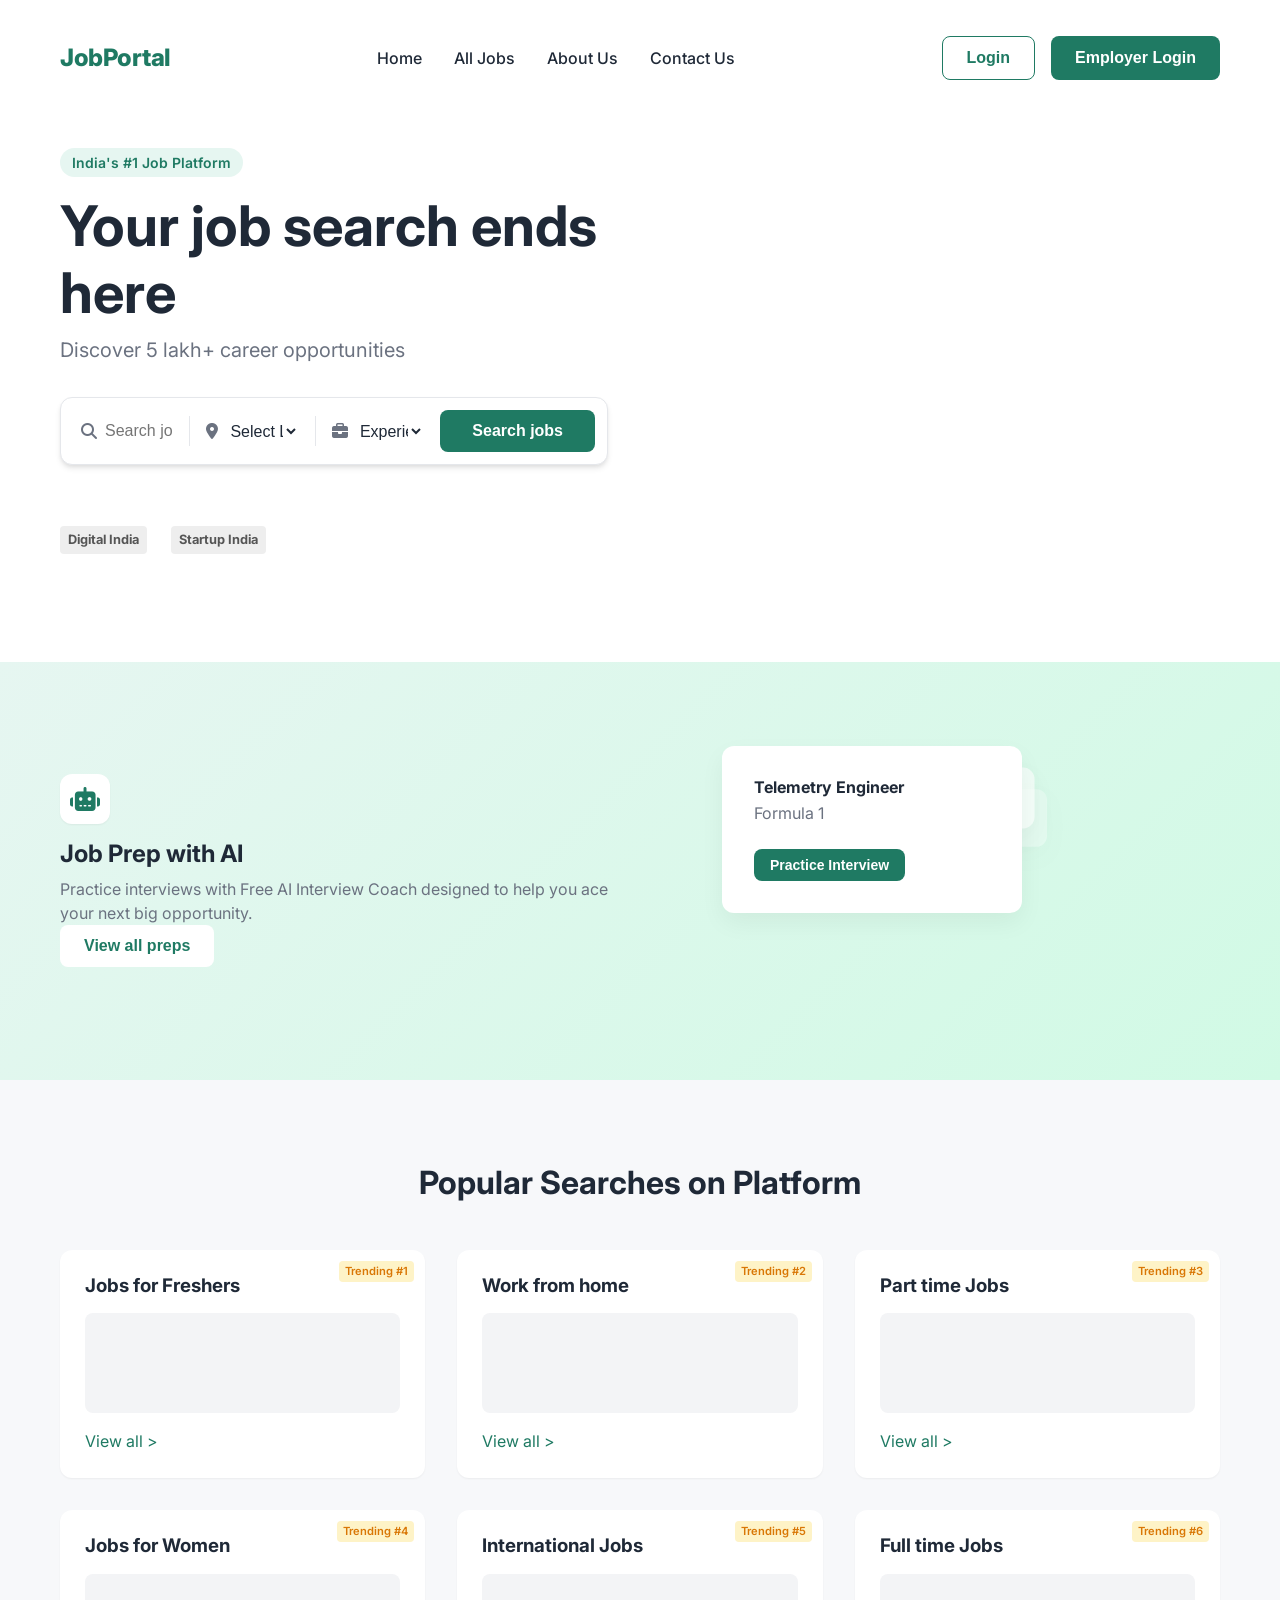
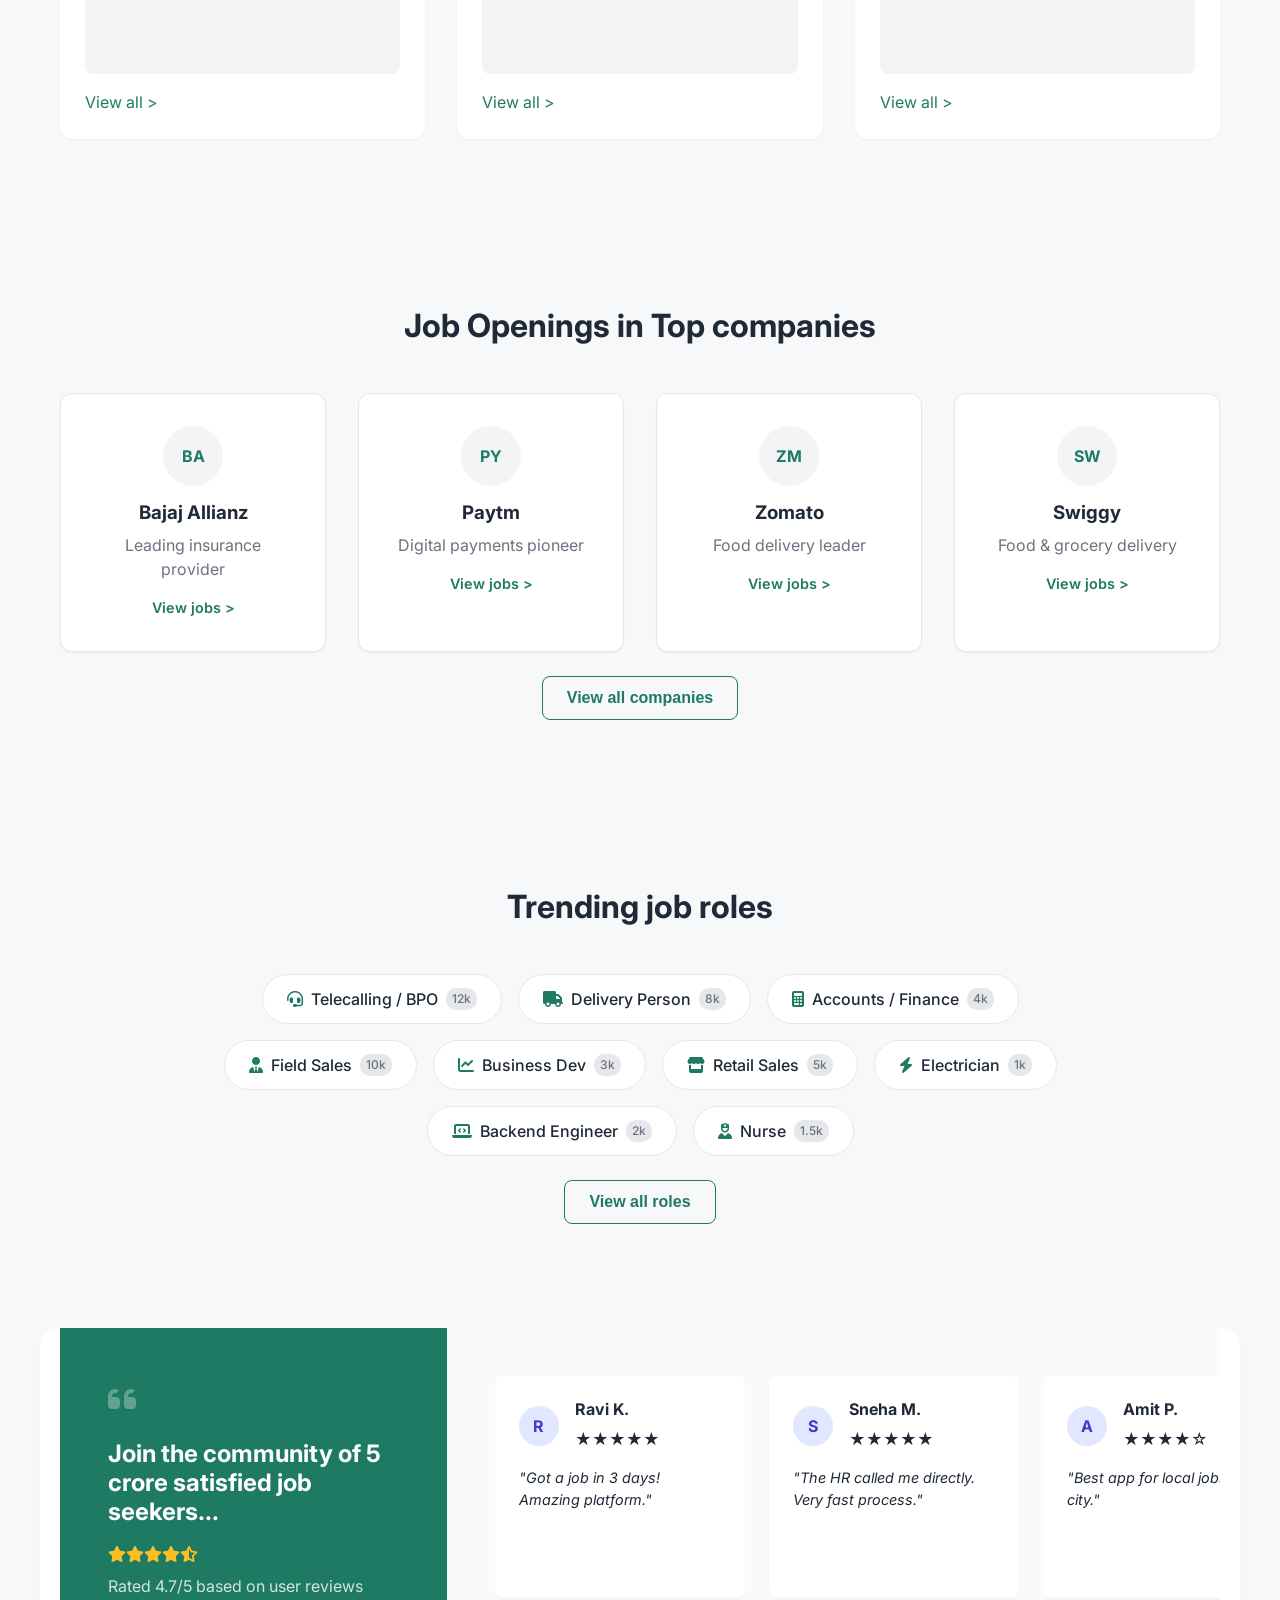
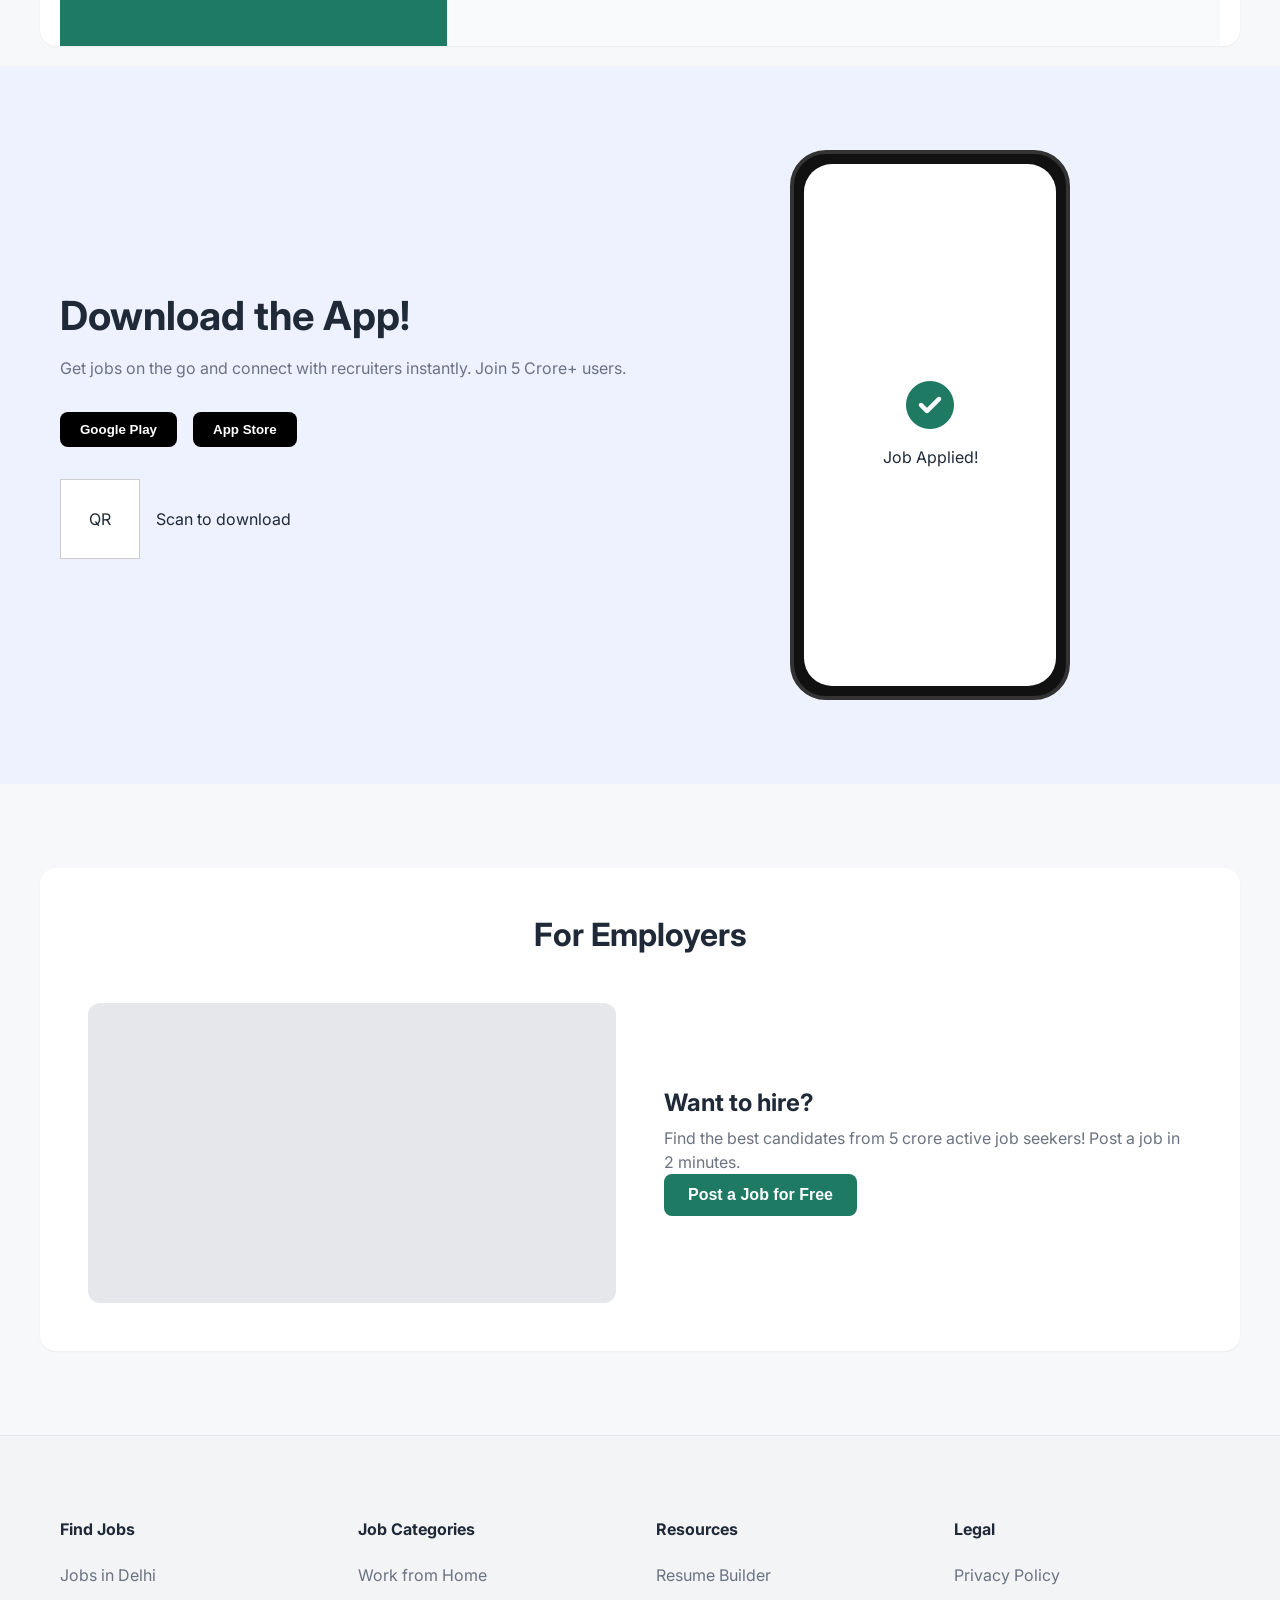
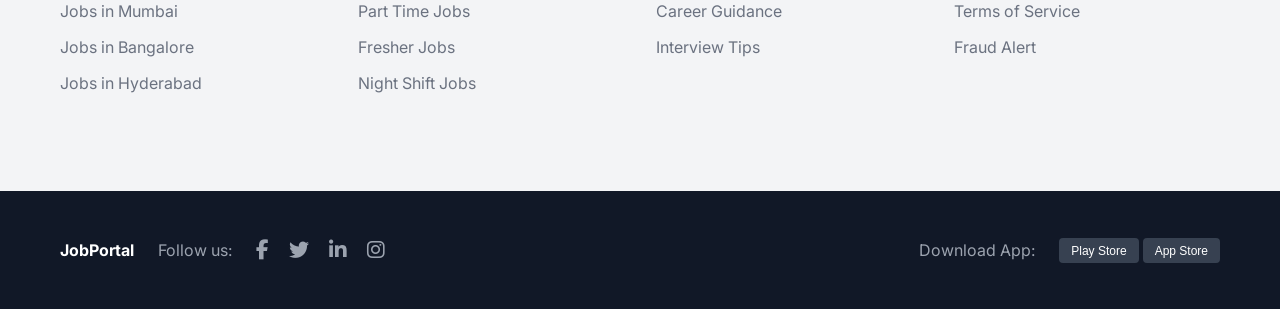
==== commit 8ca3cdfb: "page-updated-2" ====
--- a/index.html
+++ b/index.html
@@ -24,7 +24,7 @@
         </div>
         <div class="nav-links">
           <a href="index.html">Home</a>  
-          <a href="jobs.html">All Jobs</a>
+          <a href="all-jobs.html">All Jobs</a>
           <a href="about-us.html">About Us</a>
           <a href="contact-us.html">Contact Us</a>
         </div>
--- a/style.css
+++ b/style.css
@@ -33,7 +33,7 @@
 /* Utilities */
 .container {
   max-width: 1200px;
-  margin: 0 auto;
+  margin: 20px auto;
   padding: 0 20px;
 }
 
@@ -1078,10 +1078,11 @@
 /* Upload Documents page */
 .upload-page {
   min-height: 100vh;
-  background: linear-gradient(135deg, #e8e6fe 0%, #f6f2ff 100%);
+  background: linear-gradient(135deg, #f0fdf4 0%, #ecfdf5 100%);
   display: flex;
   flex-direction: column;
-  padding: 2.25rem 1.25rem 3rem;
+  padding: 0;
+  font-family: var(--primary-font);
 }
 
 .upload-header {
@@ -1090,7 +1091,8 @@
   gap: 1.5rem;
   max-width: 840px;
   width: 100%;
-  margin: 0 auto 2rem;
+  margin: 4rem auto 2rem;
+  padding: 0 1.5rem;
 }
 
 .back-link {
@@ -1098,72 +1100,80 @@
   align-items: center;
   gap: 0.75rem;
   font-weight: 600;
-  color: rgba(17, 24, 39, 0.8);
+  color: var(--primary-green);
   text-decoration: none;
   transition: color 0.2s ease;
 }
 
 .back-link:hover {
-  color: rgba(17, 24, 39, 1);
+  color: var(--dark-green);
 }
 
 .upload-title h1 {
-  font-size: 1.85rem;
+  font-size: 2.2rem;
   margin-bottom: 0.25rem;
+  color: var(--primary-green);
+  font-weight: 700;
 }
 
 .upload-title p {
-  font-size: 1rem;
-  color: rgba(17, 24, 39, 0.65);
+  font-size: 1.1rem;
+  color: var(--text-muted);
 }
 
 .upload-container {
   display: flex;
   justify-content: center;
   width: 100%;
+  padding: 0 1.5rem 5rem;
+  flex: 1;
 }
 
 .upload-card {
-  width: min(680px, 100%);
+  width: min(720px, 100%);
   border-radius: var(--radius-xl);
-  background: rgba(255, 255, 255, 0.95);
-  box-shadow: 0 18px 40px rgba(0, 0, 0, 0.12);
-  padding: 2.25rem;
+  background: var(--white);
+  box-shadow: 0 10px 40px rgba(31, 122, 99, 0.1);
+  padding: 3rem;
+  border-top: 5px solid var(--primary-green);
 }
 
 .upload-card-header {
   display: flex;
   gap: 1rem;
   align-items: flex-start;
-  margin-bottom: 1.75rem;
+  margin-bottom: 2rem;
+  border-bottom: 1px solid var(--border-color);
+  padding-bottom: 1.5rem;
 }
 
 .upload-card-icon {
-  width: 56px;
-  height: 56px;
-  border-radius: 16px;
-  background: rgba(99, 102, 241, 0.13);
+  width: 64px;
+  height: 64px;
+  border-radius: 50%;
+  background: #e6f6f1;
   display: grid;
   place-items: center;
 }
 
 .upload-card-icon i {
-  font-size: 1.5rem;
-  color: #4f46e5;
+  font-size: 1.75rem;
+  color: var(--primary-green);
 }
 
 .upload-card-header h2 {
-  font-size: 1.35rem;
+  font-size: 1.6rem;
   margin-bottom: 0.25rem;
+  color: var(--text-dark);
 }
 
 .upload-card-header p {
-  color: rgba(17, 24, 39, 0.65);
+  color: var(--text-muted);
 }
 
 .upload-form {
   display: grid;
-  gap: 1.25rem;
+  gap: 1.5rem;
 }
 
 .upload-label {
@@ -1171,35 +1181,36 @@
   align-items: center;
   justify-content: space-between;
   font-weight: 600;
-  color: rgba(17, 24, 39, 0.85);
-  margin-bottom: 0.5rem;
+  color: var(--text-dark);
+  margin-bottom: 0.75rem;
+  font-size: 0.95rem;
 }
 
 .required {
   color: #ef4444;
   font-size: 0.9rem;
+  font-weight: bold;
 }
 
 .optional {
-  color: rgba(107, 114, 128, 1);
+  color: var(--text-muted);
   font-size: 0.85rem;
+  font-style: italic;
 }
 
 .file-drop {
   position: relative;
-  border: 2px dashed rgba(148, 163, 184, 0.8);
-  border-radius: 16px;
-  padding: 1.3rem 1.25rem;
+  border: 2px dashed var(--border-color);
+  border-radius: var(--radius-lg);
+  padding: 2rem 1.5rem;
   cursor: pointer;
-  transition:
-    border-color 0.2s ease,
-    background 0.2s ease;
-  background: rgba(255, 255, 255, 0.9);
-}
-
-.file-drop.dragover {
-  border-color: rgba(99, 102, 241, 0.9);
-  background: rgba(99, 102, 241, 0.08);
+  transition: all 0.3s ease;
+  background: var(--bg-color);
+}
+
+.file-drop.dragover, .file-drop:hover {
+  border-color: var(--primary-green);
+  background: #f0fdf9;
 }
 
 .file-drop input[type="file"] {
@@ -1212,29 +1223,39 @@
 .file-drop-content {
   display: flex;
   align-items: center;
-  gap: 1rem;
+  gap: 1.25rem;
 }
 
 .file-drop-content i {
-  font-size: 1.4rem;
-  color: rgba(99, 102, 241, 0.9);
+  font-size: 2rem;
+  color: var(--primary-green);
+}
+
+.file-drop-content strong {
+  display: block;
+  font-size: 1.05rem;
+  color: var(--text-dark);
+  margin-bottom: 0.25rem;
 }
 
 .file-hint {
-  color: rgba(107, 114, 128, 0.95);
+  color: var(--text-muted);
   font-size: 0.85rem;
-  margin-top: 0.25rem;
 }
 
 .file-name {
-  margin-top: 0.75rem;
+  margin-top: 1rem;
   font-weight: 600;
-  color: rgba(17, 24, 39, 0.85);
+  color: var(--primary-green);
+  background: #e6f6f1;
+  padding: 0.5rem 1rem;
+  border-radius: var(--radius-md);
+  display: inline-block;
 }
 
 @media (max-width: 520px) {
   .upload-card {
-    padding: 1.75rem 1.5rem;
+    padding: 2rem 1.5rem;
   }
 
   .upload-header {
@@ -1742,3 +1763,331 @@
   color: var(--white);
   font-size: 1.25rem;
 }
+/* --- ALL JOBS PAGE STYLES --- */
+.all-jobs-page {
+  padding: 4rem 0;
+  background: var(--bg-color);
+}
+.jobs-grid {
+  display: grid;
+  grid-template-columns: 280px 1fr;
+  gap: 2.5rem;
+  align-items: start;
+}
+
+.search-bar {
+  display: flex;
+  align-items: center;
+  gap: 0.75rem;
+  flex: 1;
+  max-width: 800px;
+}
+
+.search-field {
+  background: var(--white);
+  border: 1px solid var(--border-color);
+  border-radius: var(--radius-lg);
+  display: flex;
+  align-items: center;
+  gap: 0.75rem;
+  padding: 0.5rem 0.75rem;
+  flex: 1;
+}
+
+.search-field i {
+  color: var(--text-muted);
+}
+
+.search-field input,
+.search-field select {
+  width: 100%;
+  border: none;
+  outline: none;
+  font-size: 0.95rem;
+  color: var(--text-dark);
+  background: transparent;
+}
+
+.filters {
+  background: var(--white);
+  border: 1px solid var(--border-color);
+  border-radius: var(--radius-lg);
+  padding: 1.75rem;
+  margin-top: 7.3rem;
+  box-shadow: var(--shadow-sm);
+  position: sticky;
+  top: 1rem;
+  height: fit-content;
+}
+
+.filters h2 {
+  margin-bottom: 1.25rem;
+  font-size: 1.25rem;
+  color: var(--text-dark);
+}
+
+.filter-group {
+  margin-bottom: 1.5rem;
+}
+
+.filter-group h3 {
+  margin-bottom: 0.75rem;
+  font-size: 1rem;
+  color: var(--primary-green);
+}
+
+.filter-group label {
+  display: flex;
+  align-items: center;
+  gap: 0.5rem;
+  margin-bottom: 0.5rem;
+  font-size: 0.95rem;
+  color: var(--text-dark);
+  cursor: pointer;
+}
+
+.job-feed {
+  display: flex;
+  flex-direction: column;
+  gap: 2.5rem;
+}
+
+.jobs-header {
+  display: flex;
+  flex-direction: column;
+  gap: 0.5rem;
+}
+
+.jobs-header h1 {
+  font-size: 2rem;
+  color: var(--text-dark);
+}
+
+.jobs-subtitle {
+  color: var(--text-muted);
+  font-size: 0.95rem;
+}
+
+.job-cards {
+  display: grid;
+  grid-template-columns: 1fr;
+  gap: 1.25rem;
+}
+
+.job-card {
+  background: var(--white);
+  border-radius: var(--radius-lg);
+  border: 1px solid var(--border-color);
+  box-shadow: var(--shadow-sm);
+  display: flex;
+  justify-content: space-between;
+  align-items: flex-start;
+  padding: 1.5rem;
+  gap: 1.5rem;
+}
+
+.job-card-body {
+  flex: 1;
+}
+
+.job-card-title {
+  display: flex;
+  align-items: center;
+  gap: 1rem;
+  flex-wrap: wrap;
+}
+
+.job-card-title h3 {
+  font-size: 1.25rem;
+  margin: 0;
+  color: var(--text-dark);
+}
+
+.job-tag {
+  background: rgba(31, 122, 99, 0.15);
+  color: var(--primary-green);
+  padding: 0.25rem 0.75rem;
+  border-radius: 999px;
+  font-size: 0.8rem;
+  font-weight: 600;
+}
+
+.job-meta {
+  display: flex;
+  flex-wrap: wrap;
+  gap: 1rem;
+  color: var(--text-muted);
+  margin-top: 0.75rem;
+  font-size: 0.9rem;
+}
+
+.job-meta span {
+  display: inline-flex;
+  align-items: center;
+  gap: 0.5rem;
+}
+
+.job-card-actions {
+  display: flex;
+  align-items: flex-start;
+  gap: 0.75rem;
+}
+
+.faq-section {
+  background: var(--white);
+  border: 1px solid var(--border-color);
+  border-radius: var(--radius-lg);
+  padding: 1.75rem;
+  box-shadow: var(--shadow-sm);
+}
+
+.faq-section h2 {
+  margin-bottom: 1.25rem;
+  color: var(--text-dark);
+}
+
+.faq-item {
+  border-top: 1px solid var(--border-color);
+}
+
+.faq-item:first-child {
+  border-top: none;
+}
+
+.faq-question {
+  width: 100%;
+  background: transparent;
+  border: none;
+  padding: 1rem 0;
+  font-size: 1rem;
+  font-weight: 600;
+  color: var(--text-dark);
+  display: flex;
+  justify-content: space-between;
+  align-items: center;
+  cursor: pointer;
+}
+
+.faq-answer {
+  max-height: 0;
+  overflow: hidden;
+  transition: max-height 0.25s ease;
+  padding-bottom: 0;
+}
+
+.faq-answer p {
+  margin: 0;
+  color: var(--text-muted);
+  padding-bottom: 1rem;
+}
+
+.faq-question.active + .faq-answer {
+  max-height: 200px;
+}
+
+.testimonials-banner {
+  background: var(--primary-green);
+  color: var(--white);
+  padding: 2.5rem 0;
+  border-radius: var(--radius-lg);
+}
+
+.testimonials-grid {
+  display: grid;
+  grid-template-columns: 1fr 2fr;
+  gap: 2rem;
+  align-items: start;
+}
+
+.testimonials-intro h2 {
+  font-size: 2rem;
+  margin-bottom: 1rem;
+}
+
+.testimonials-intro p {
+  color: rgba(255, 255, 255, 0.85);
+  line-height: 1.6;
+}
+
+.testimonials-cards {
+  display: grid;
+  grid-template-columns: repeat(3, 1fr);
+  gap: 1rem;
+}
+
+.testimonial-card {
+  background: rgba(255, 255, 255, 0.1);
+  border-radius: var(--radius-lg);
+  padding: 1.25rem;
+  display: flex;
+  gap: 1rem;
+  align-items: flex-start;
+}
+
+.testimonial-avatar {
+  width: 50px;
+  height: 50px;
+  border-radius: 50%;
+  background: rgba(255, 255, 255, 0.25);
+  display: grid;
+  place-items: center;
+  font-weight: 700;
+  font-size: 1.2rem;
+}
+
+.testimonial-card h4 {
+  margin: 0 0 0.25rem;
+  color: var(--white);
+}
+
+.rating {
+  color: #fbbf24;
+  margin: 0 0 0.75rem;
+}
+
+.testimonial-card p {
+  margin: 0;
+  color: rgba(255, 255, 255, 0.85);
+  font-size: 0.95rem;
+}
+
+.footer-jobs .footer-col {
+  flex: 1;
+}
+
+@media (max-width: 1024px) {
+  .jobs-grid {
+    grid-template-columns: 1fr;
+  }
+
+  .filters {
+    position: static;
+    top: auto;
+    margin-bottom: 2rem;
+  }
+
+  .testimonials-grid {
+    grid-template-columns: 1fr;
+  }
+
+  .testimonials-cards {
+    grid-template-columns: 1fr;
+  }
+}
+
+@media (max-width: 768px) {
+  .search-bar {
+    flex-direction: column;
+    align-items: stretch;
+  }
+
+  .search-bar button {
+    width: 100%;
+  }
+}
+/* Jobs page navbar spacing */
+.jobs-navbar {
+  padding-bottom: 3rem;
+}
+
+\n/* Make buttons with links inherit button styling without inline styling */\n.btn a, .btn a:visited {\n  color: inherit;\n  text-decoration: none;\n  display: inline-flex;\n  align-items: center;\n  justify-content: center;\n  width: 100%;\n  height: 100%;\n}\n
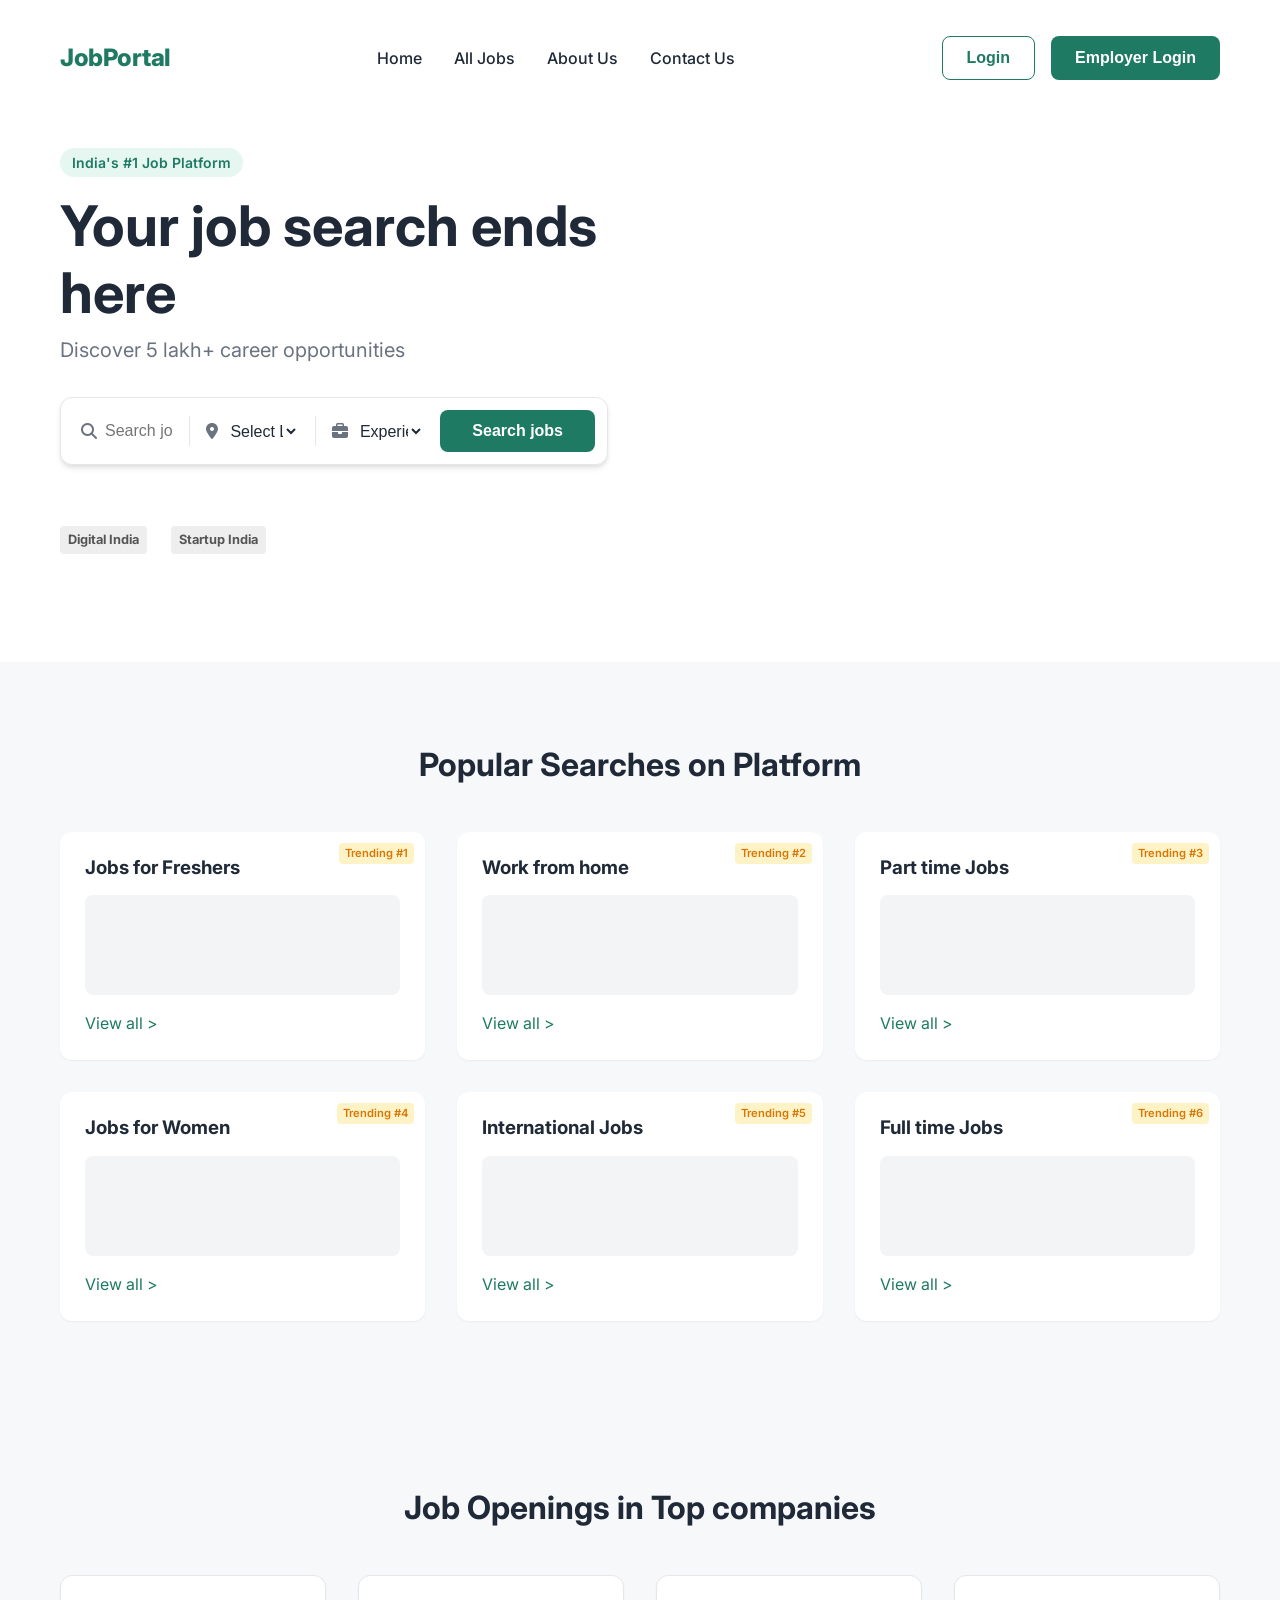
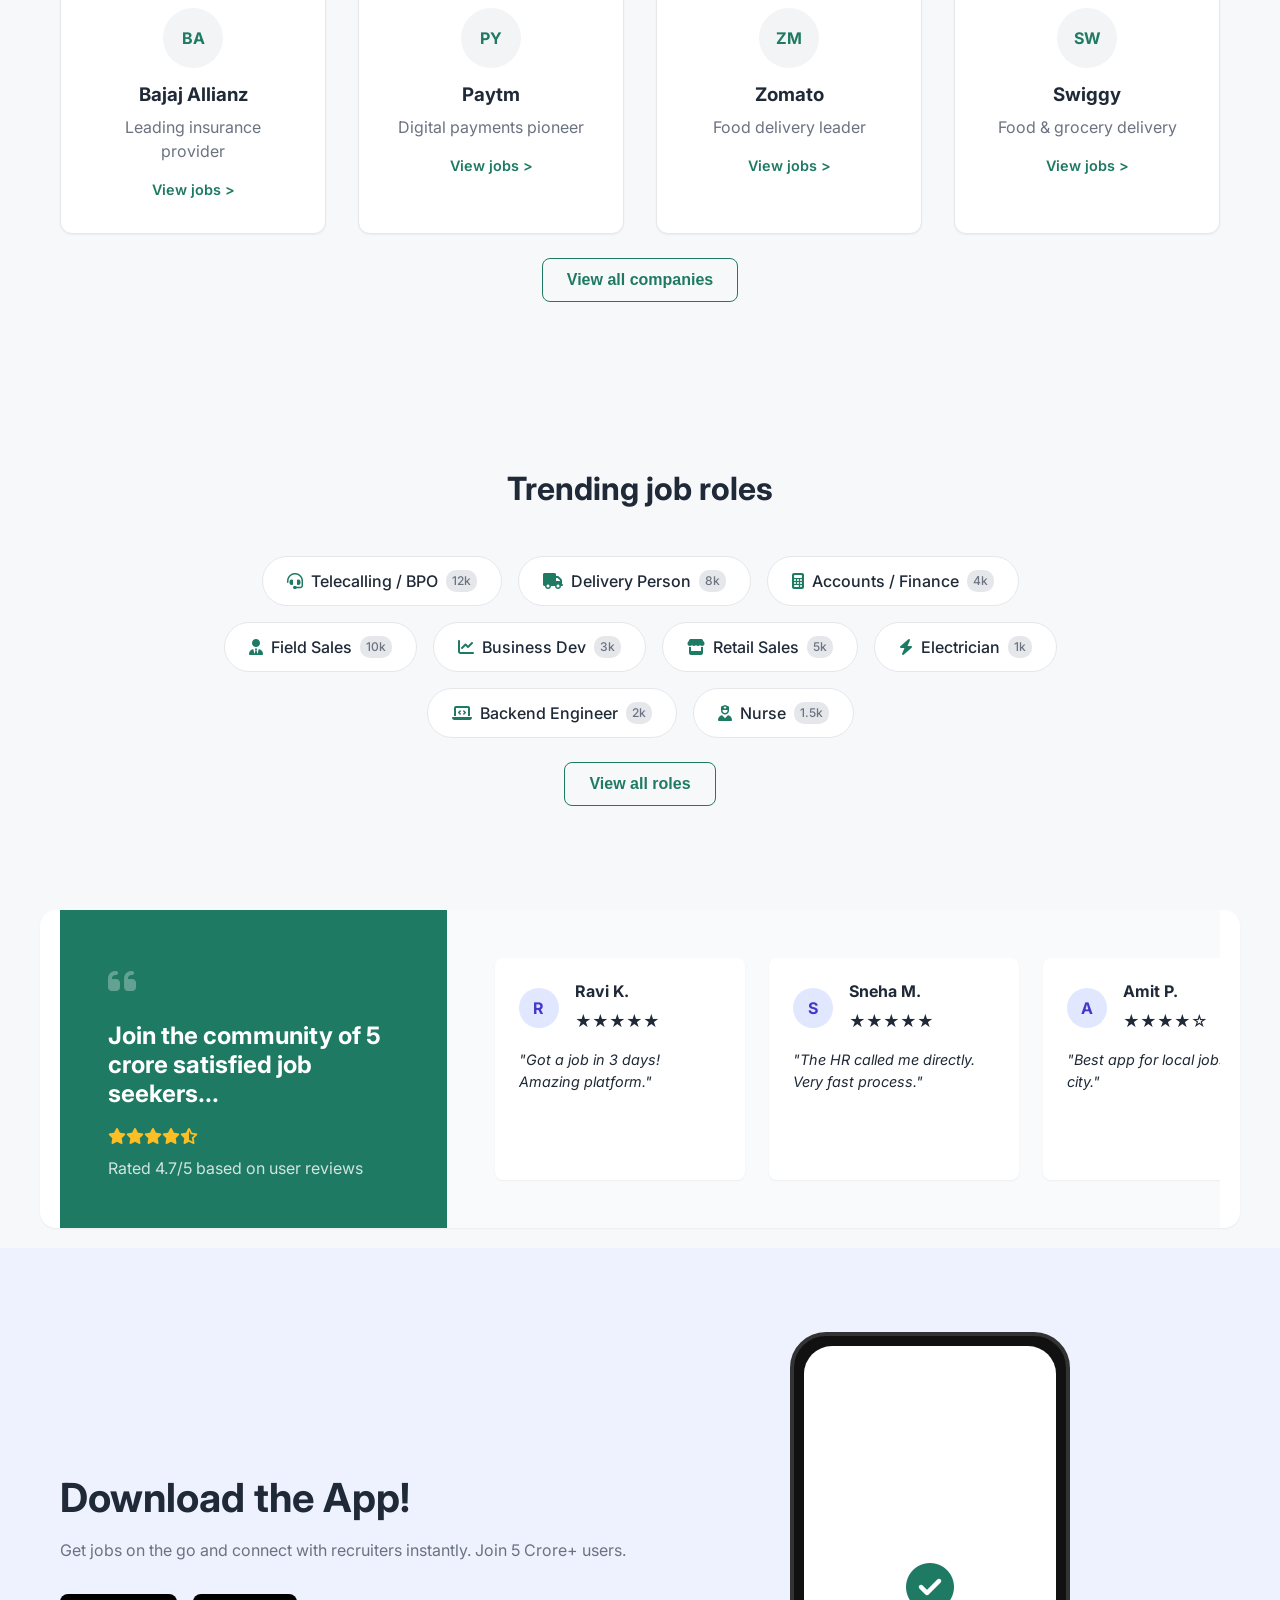
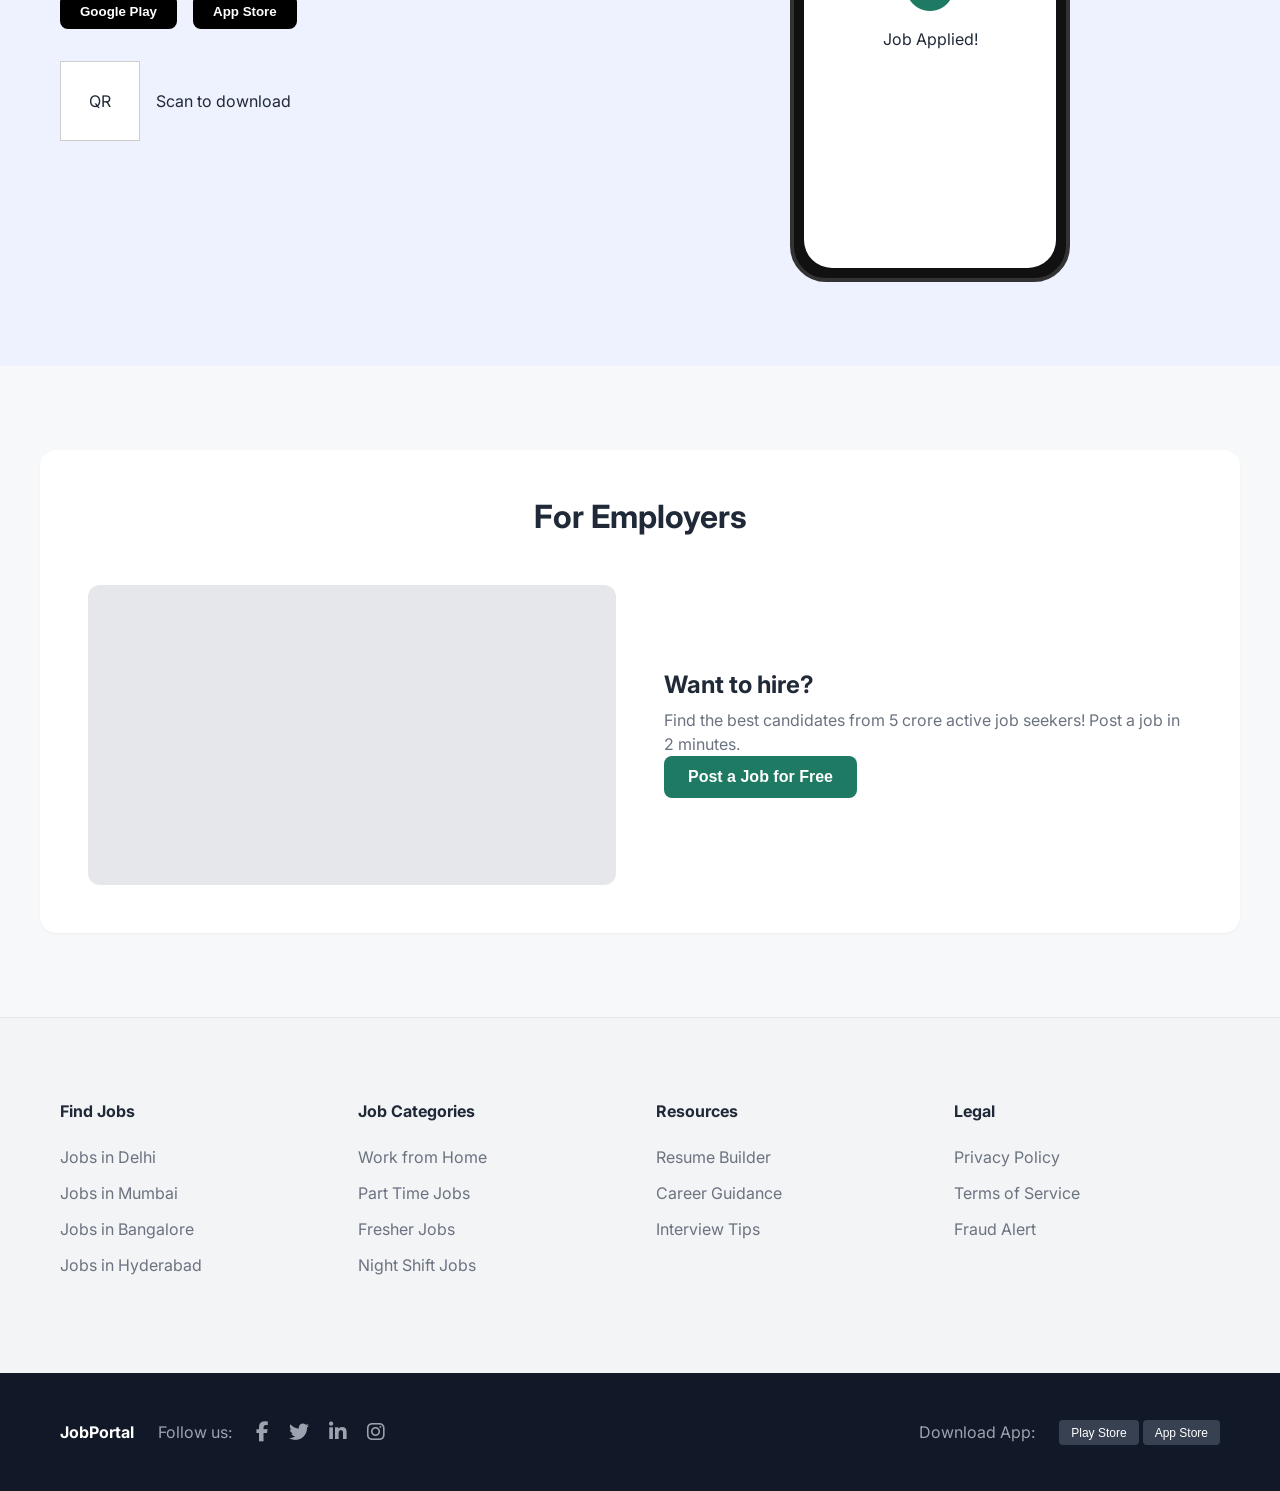
==== commit 046ca3cd: "final-updated-page" ====
--- a/index.html
+++ b/index.html
@@ -91,8 +91,8 @@
         
       </div>
     </section>
-
-    <!-- 2. AI JOB PREP SECTION -->
+<!--
+    /* 2. AI JOB PREP SECTION */
     <section class="ai-prep-section">
       <div class="container ai-prep-container">
         <div class="ai-content">
@@ -114,12 +114,13 @@
             </div>
             <button class="btn btn-sm btn-primary">Practice Interview</button>
           </div>
-          <!-- Stacked background cards implicitly styled via CSS -->
+          /*Stacked background cards implicitly styled via CSS */
           <div class="card p-card p-card-2"></div>
           <div class="card p-card p-card-3"></div>
         </div>
       </div>
     </section>
+    -->
 
     <!-- 3. POPULAR SEARCHES SECTION -->
     <section class="section popular-searches">
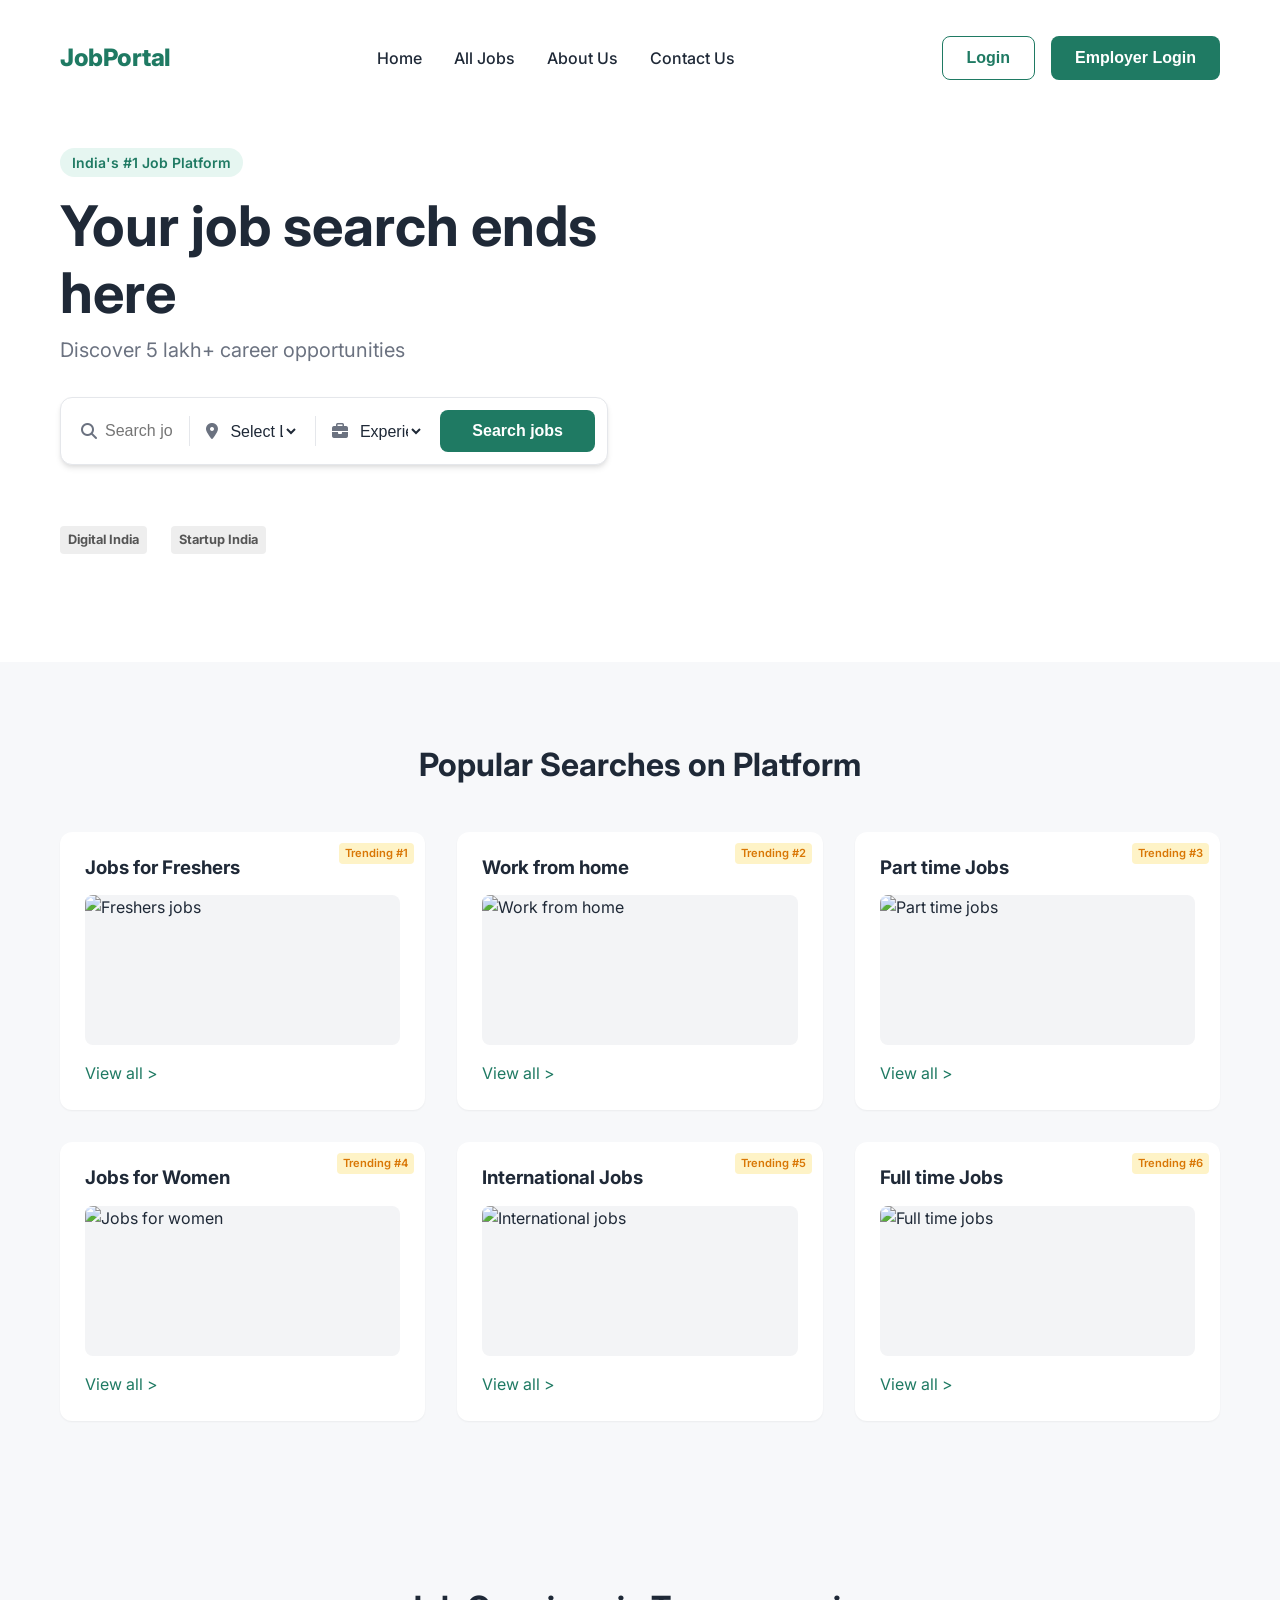
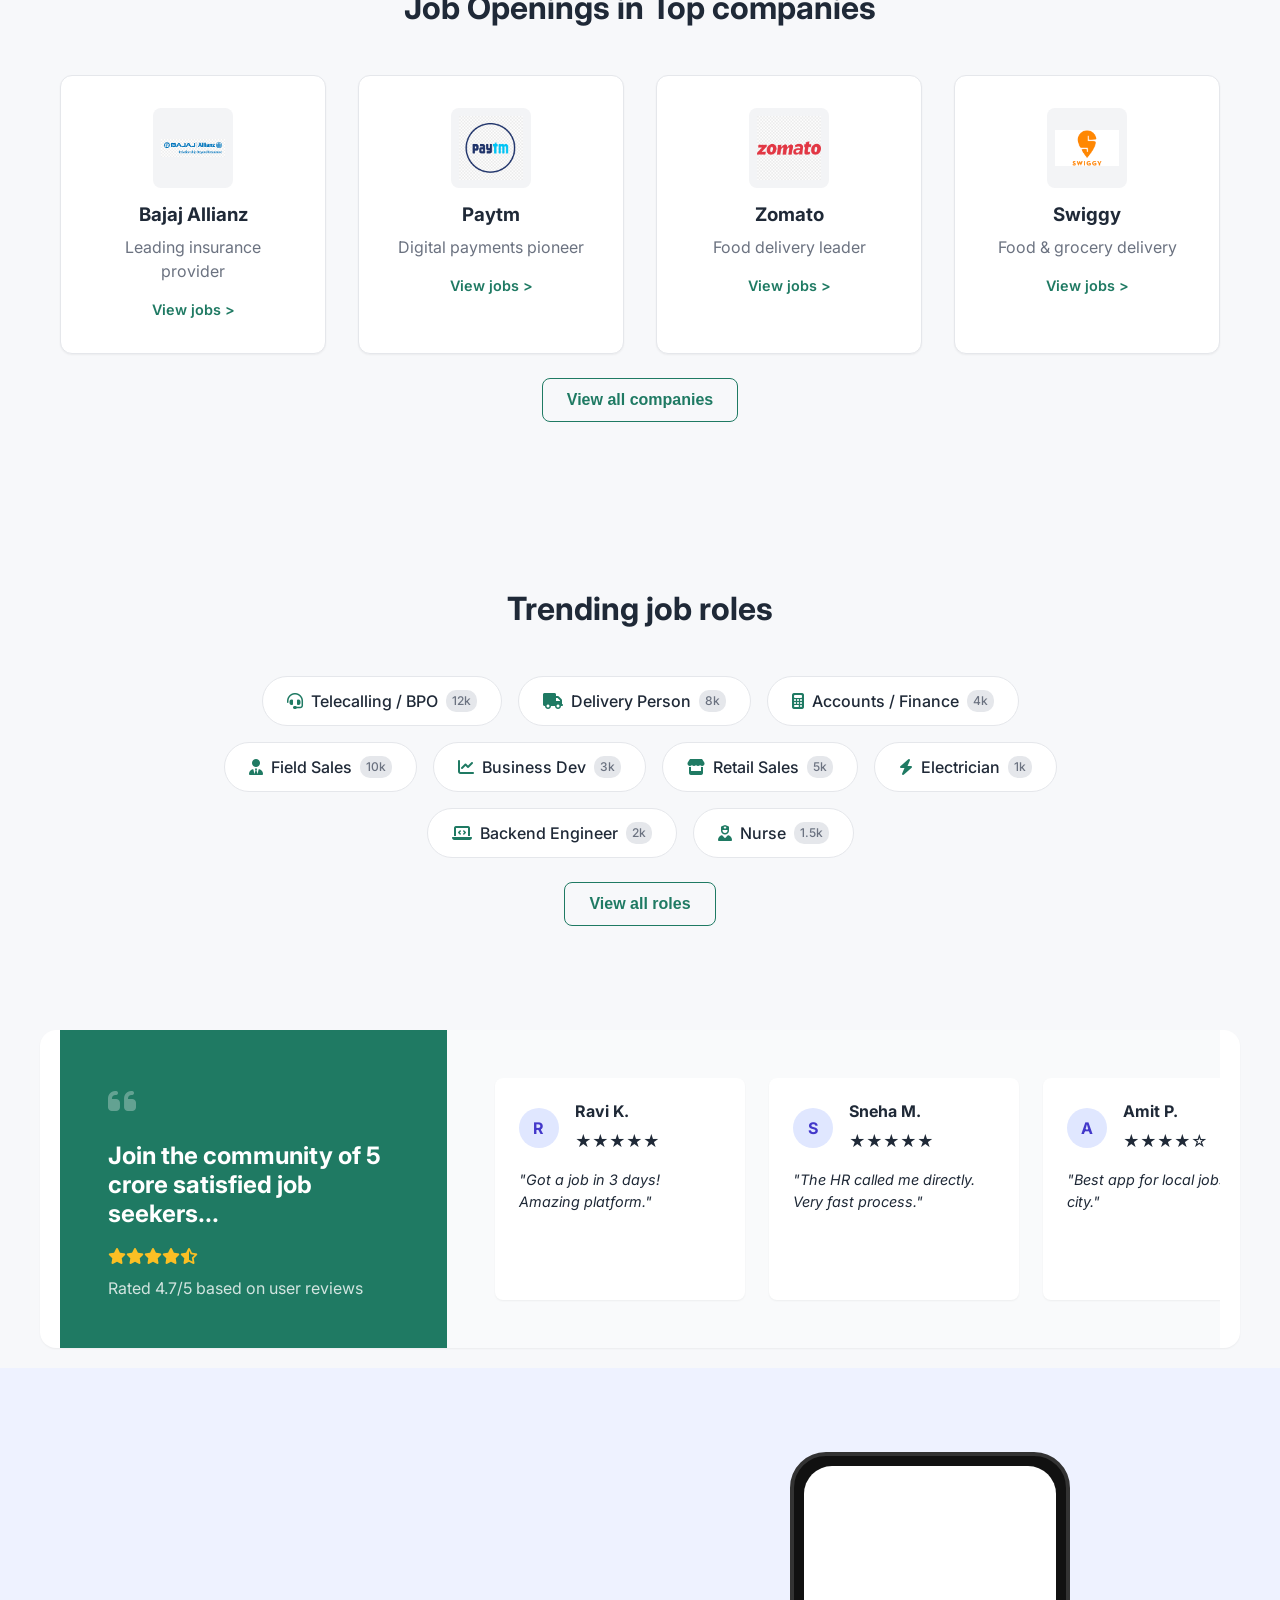
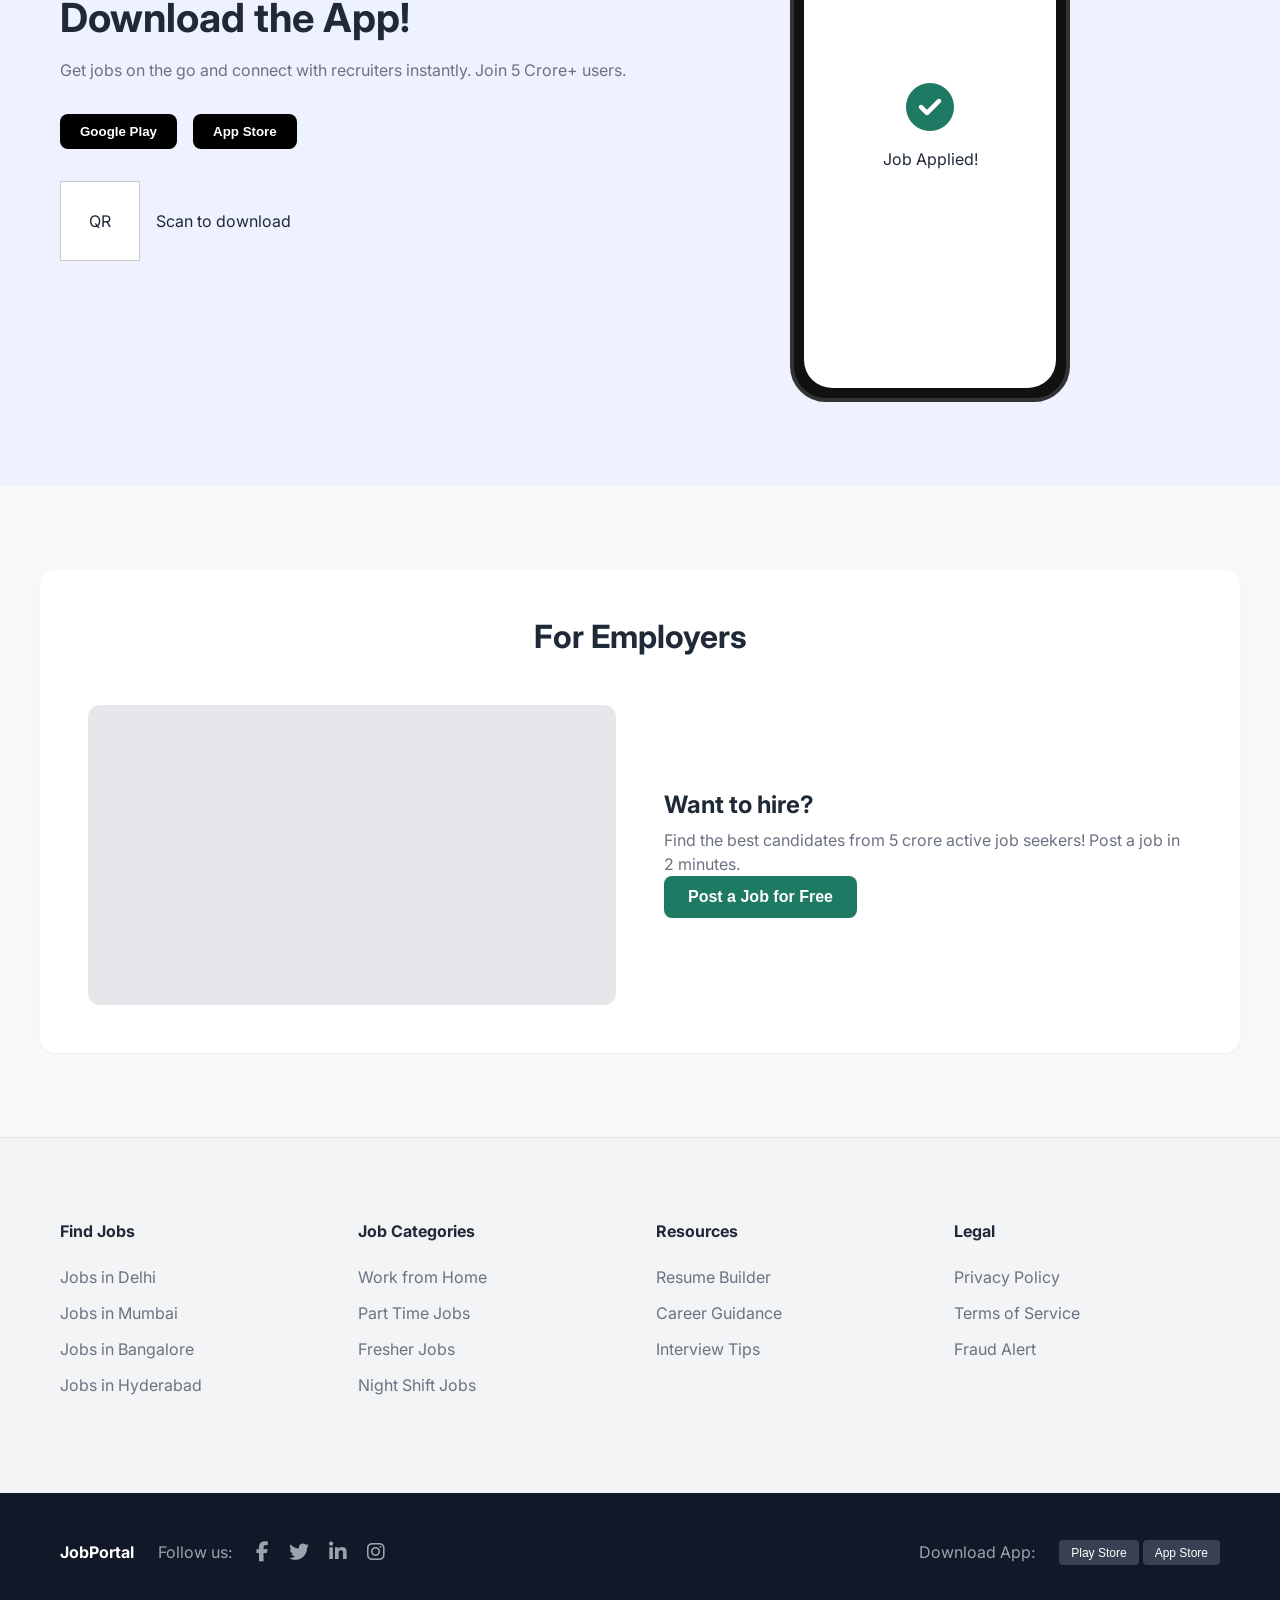
==== commit 4ad8d9d6: "image-updated" ====
--- a/index.html
+++ b/index.html
@@ -131,42 +131,54 @@
           <div class="category-card">
             <div class="trending-badge">Trending #1</div>
             <h3>Jobs for Freshers</h3>
-            <div class="cat-img"></div>
+            <div class="cat-img">
+              <img src="https://images.unsplash.com/photo-1552664730-d307ca884978?auto=format&fit=crop&w=800&q=80" alt="Freshers jobs" />
+            </div>
             <a href="#">View all ></a>
           </div>
           <!-- Card 2 -->
           <div class="category-card">
             <div class="trending-badge">Trending #2</div>
             <h3>Work from home</h3>
-            <div class="cat-img"></div>
+            <div class="cat-img">
+              <img src="https://images.unsplash.com/photo-1454165804606-c3d57bc86b40?auto=format&fit=crop&w=800&q=80" alt="Work from home" />
+            </div>
             <a href="#">View all ></a>
           </div>
           <!-- Card 3 -->
           <div class="category-card">
             <div class="trending-badge">Trending #3</div>
             <h3>Part time Jobs</h3>
-            <div class="cat-img"></div>
+            <div class="cat-img">
+              <img src="https://images.unsplash.com/photo-1552664730-d307ca884978?auto=format&fit=crop&w=800&q=80" alt="Part time jobs" />
+            </div>
             <a href="#">View all ></a>
           </div>
           <!-- Card 4 -->
           <div class="category-card">
             <div class="trending-badge">Trending #4</div>
             <h3>Jobs for Women</h3>
-            <div class="cat-img"></div>
+            <div class="cat-img">
+              <img src="https://images.unsplash.com/photo-1516321318423-f06f70674e90?auto=format&fit=crop&w=800&q=80" alt="Jobs for women" />
+            </div>
             <a href="#">View all ></a>
           </div>
           <!-- Card 5 -->
           <div class="category-card">
             <div class="trending-badge">Trending #5</div>
             <h3>International Jobs</h3>
-            <div class="cat-img"></div>
+            <div class="cat-img">
+              <img src="https://images.unsplash.com/photo-1526778548025-fa2f459cd5c1?auto=format&fit=crop&w=800&q=80" alt="International jobs" />
+            </div>
             <a href="#">View all ></a>
           </div>
           <!-- Card 6 -->
           <div class="category-card">
             <div class="trending-badge">Trending #6</div>
             <h3>Full time Jobs</h3>
-            <div class="cat-img"></div>
+            <div class="cat-img">
+              <img src="https://images.unsplash.com/photo-1552664730-d307ca884978?auto=format&fit=crop&w=800&q=80" alt="Full time jobs" />
+            </div>
             <a href="#">View all ></a>
           </div>
         </div>
@@ -180,28 +192,36 @@
         <div class="grid-4">
           <!-- Company 1 -->
           <div class="company-card">
-            <div class="company-logo">BA</div>
+            <div class="company-logo">
+              <img src="images/bajaj-allianz.png" alt="Bajaj Allianz" />
+            </div>
             <h3>Bajaj Allianz</h3>
             <p>Leading insurance provider</p>
             <a href="#" class="view-link">View jobs ></a>
           </div>
           <!-- Company 2 -->
           <div class="company-card">
-            <div class="company-logo">PY</div>
+            <div class="company-logo">
+              <img src="images/paytm.png" alt="Paytm" />
+            </div>
             <h3>Paytm</h3>
             <p>Digital payments pioneer</p>
             <a href="#" class="view-link">View jobs ></a>
           </div>
           <!-- Company 3 -->
           <div class="company-card">
-            <div class="company-logo">ZM</div>
+            <div class="company-logo">
+              <img src="images/zomato.png" alt="Zomato" />
+            </div>
             <h3>Zomato</h3>
             <p>Food delivery leader</p>
             <a href="#" class="view-link">View jobs ></a>
           </div>
           <!-- Company 4 -->
           <div class="company-card">
-            <div class="company-logo">SW</div>
+            <div class="company-logo">
+              <img src="images/swiggy.png" alt="Swiggy" />
+            </div>
             <h3>Swiggy</h3>
             <p>Food & grocery delivery</p>
             <a href="#" class="view-link">View jobs ></a>
--- a/style.css
+++ b/style.css
@@ -426,10 +426,18 @@
 }
 
 .cat-img {
-  height: 100px;
+  height: 150px;
   background: #f3f4f6;
   margin: 1rem 0;
   border-radius: var(--radius-md);
+  overflow: hidden;
+}
+
+.cat-img img {
+  width: 100%;
+  height: 100%;
+  object-fit: cover;
+  display: block;
 }
 
 /* 4. Top Companies */
@@ -455,16 +463,24 @@
 }
 
 .company-logo {
-  width: 60px;
-  height: 60px;
+  width: 80px;
+  height: 80px;
   background-color: #f3f4f6;
-  border-radius: 50%;
+  border-radius: 8px;
   margin: 0 auto 1rem;
   display: flex;
   align-items: center;
   justify-content: center;
   font-weight: bold;
   color: var(--primary-green);
+  overflow: hidden;
+}
+
+.company-logo img {
+  width: 100%;
+  height: 100%;
+  object-fit: contain;
+  padding: 8px;
 }
 
 .view-link {
